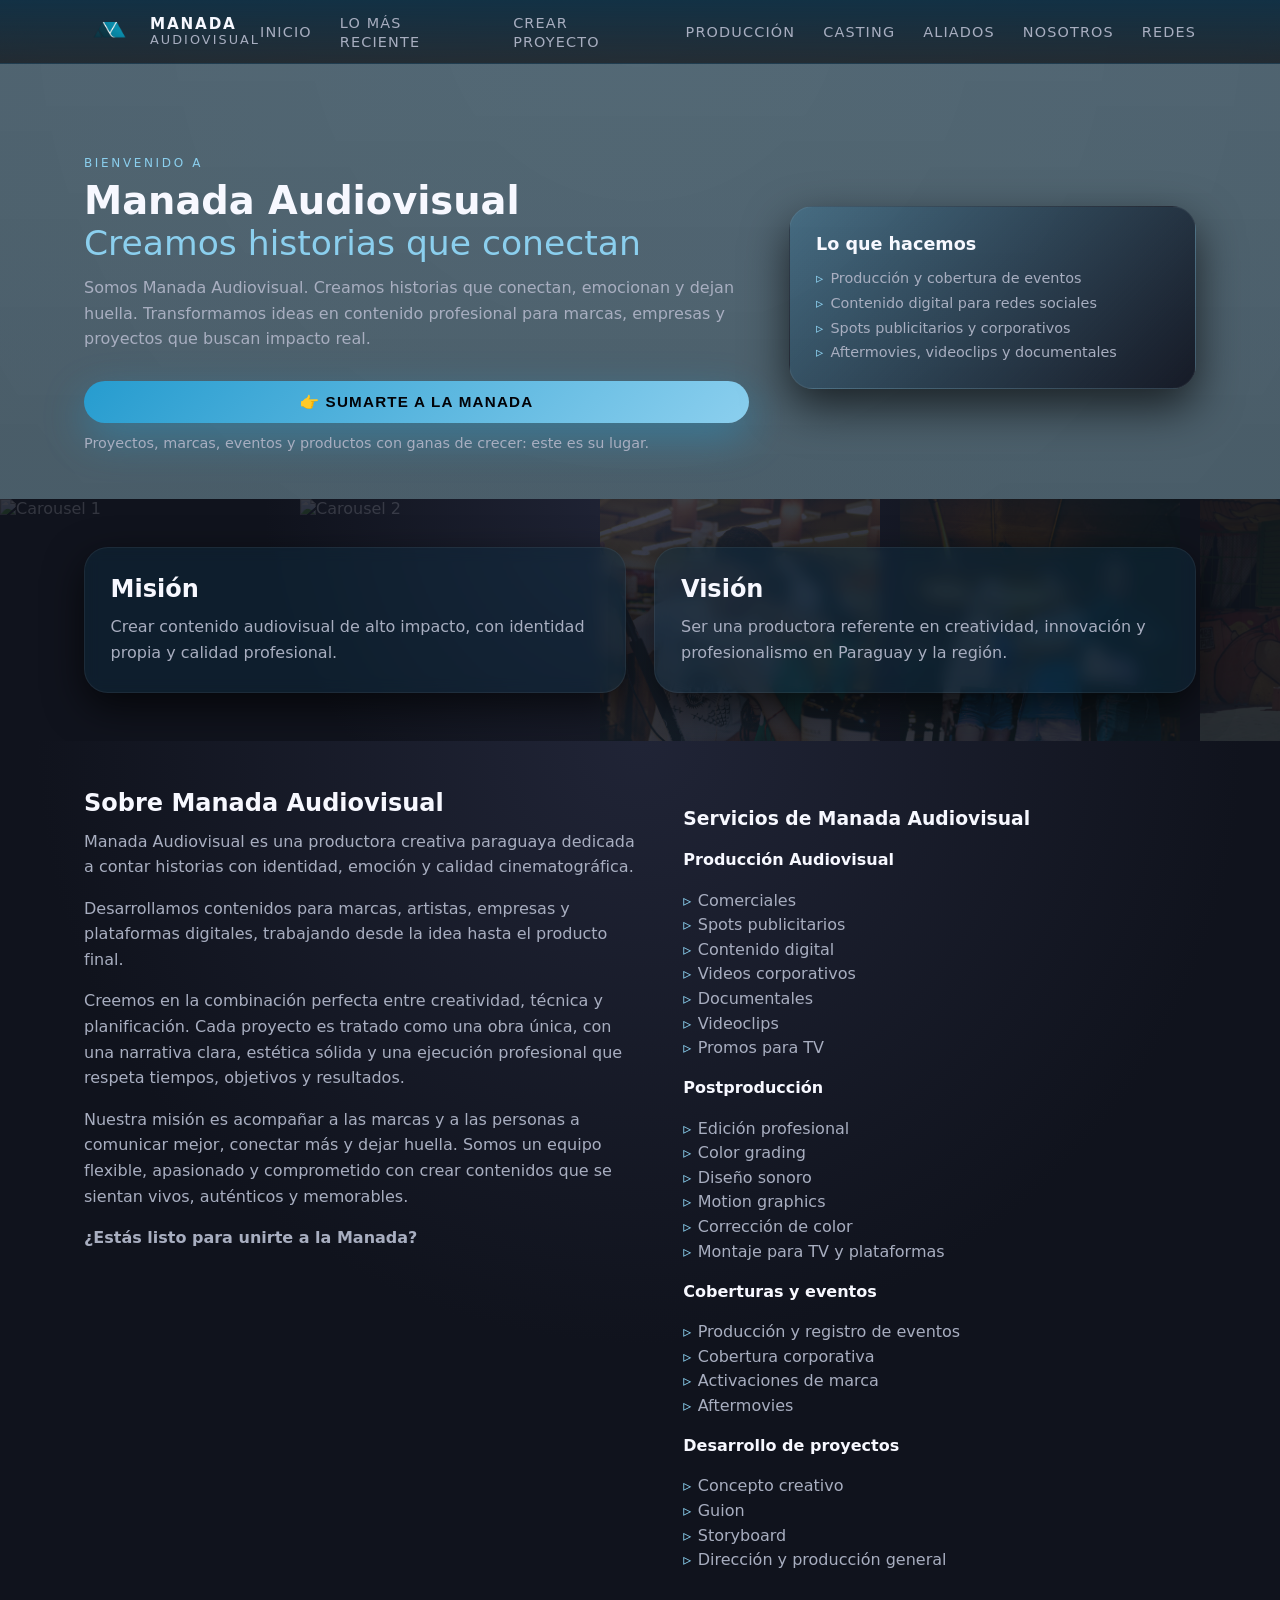
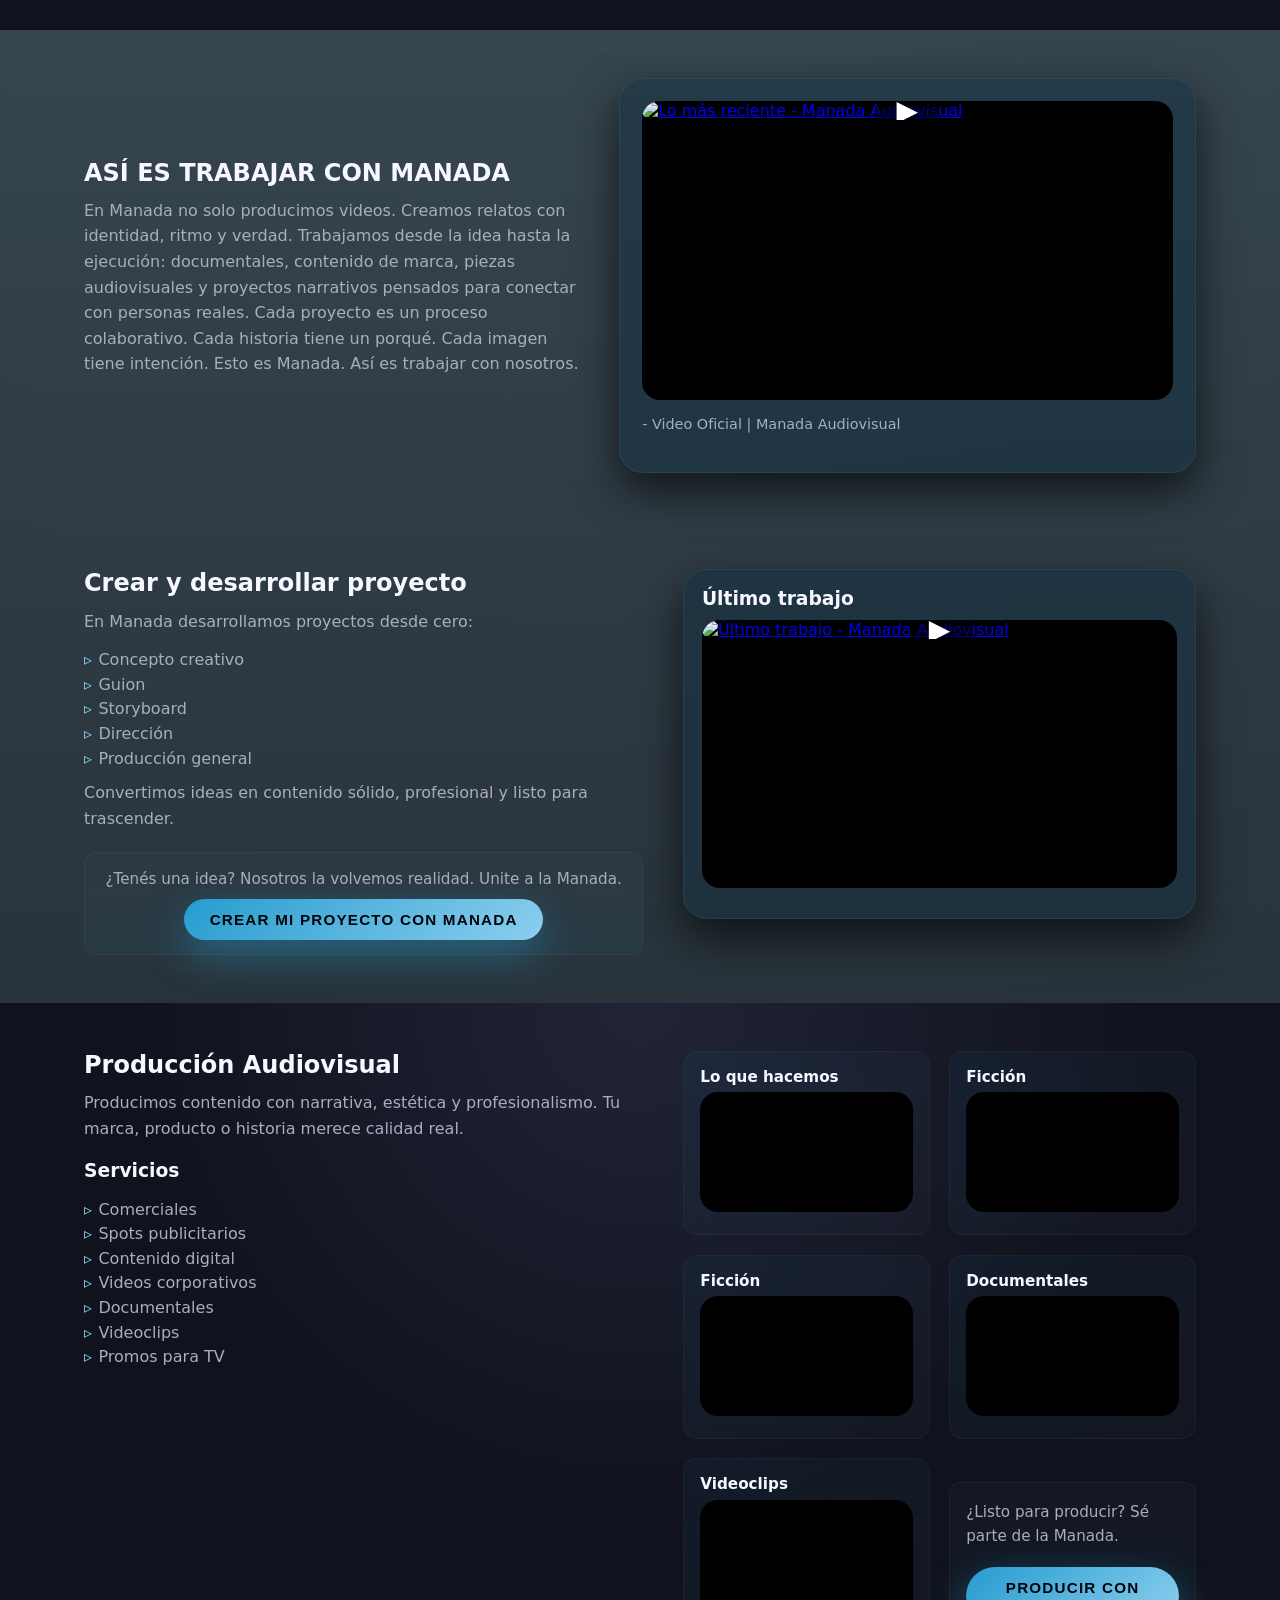
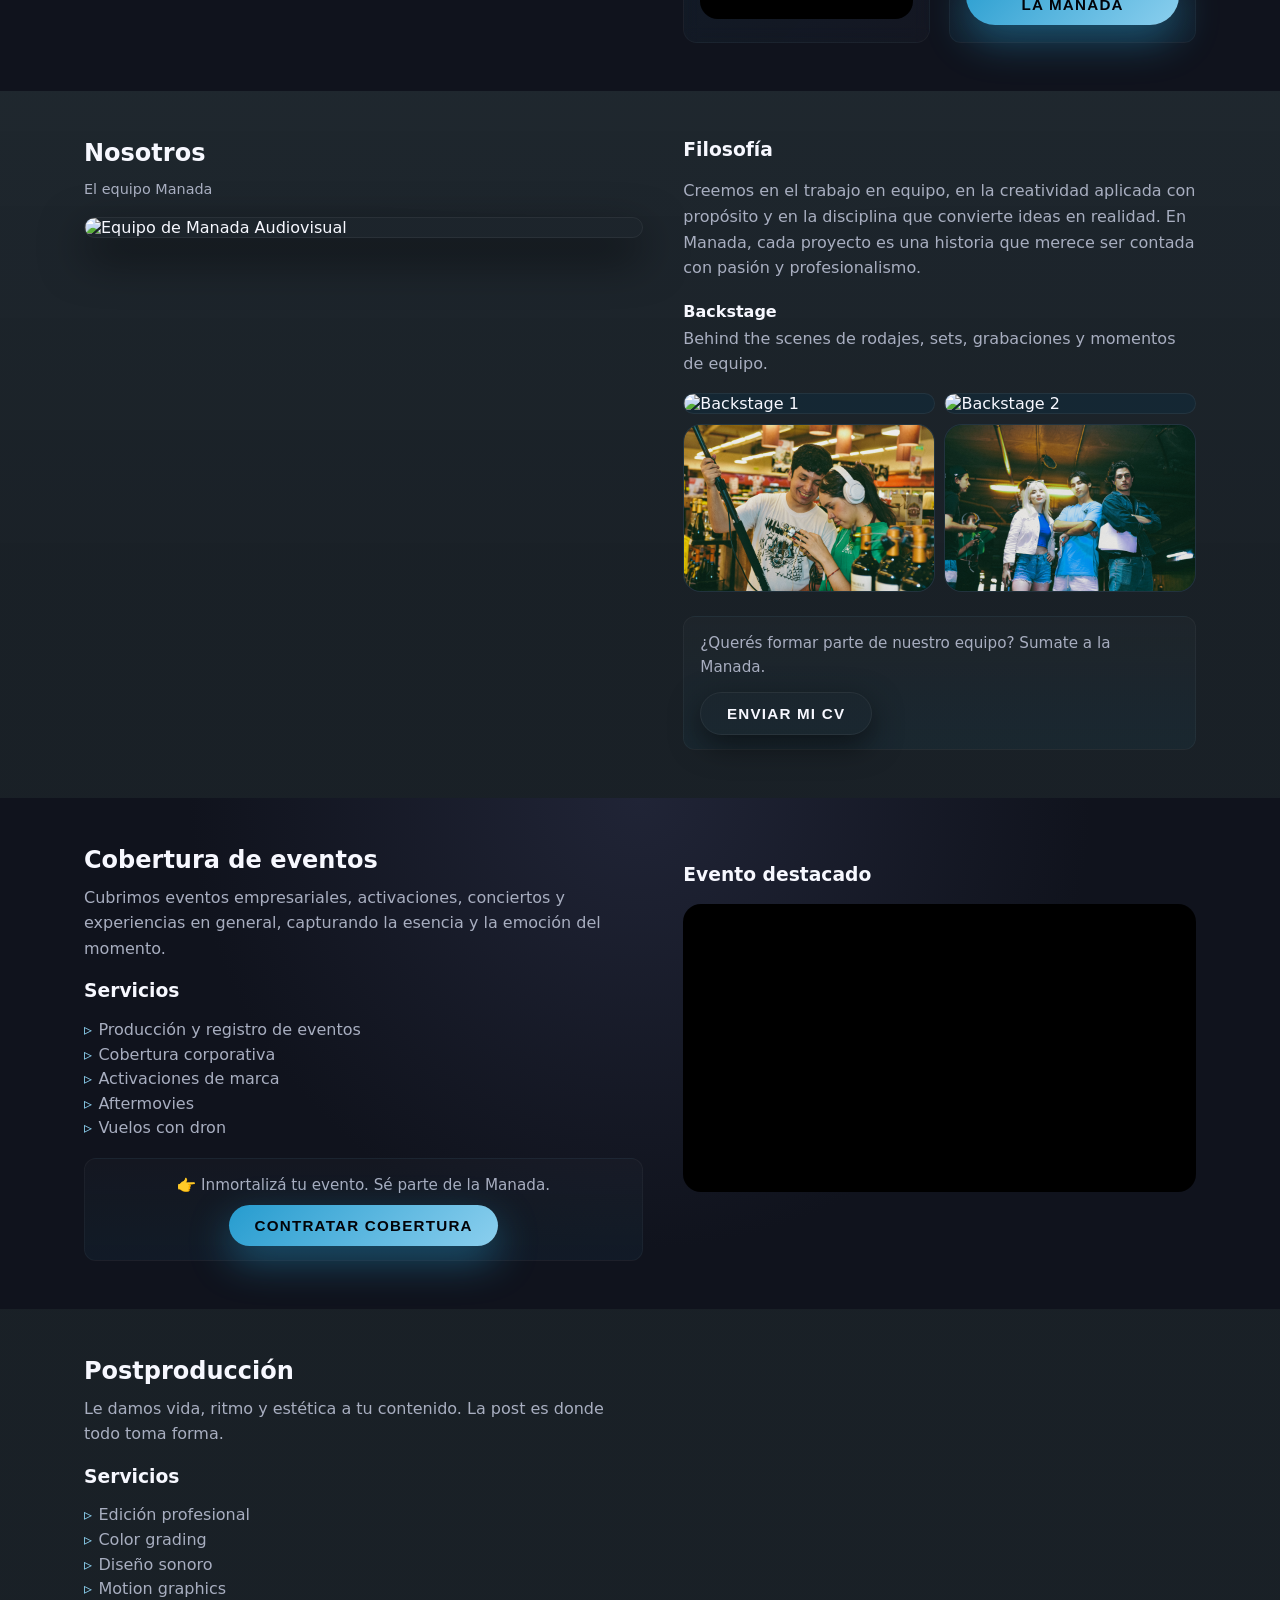
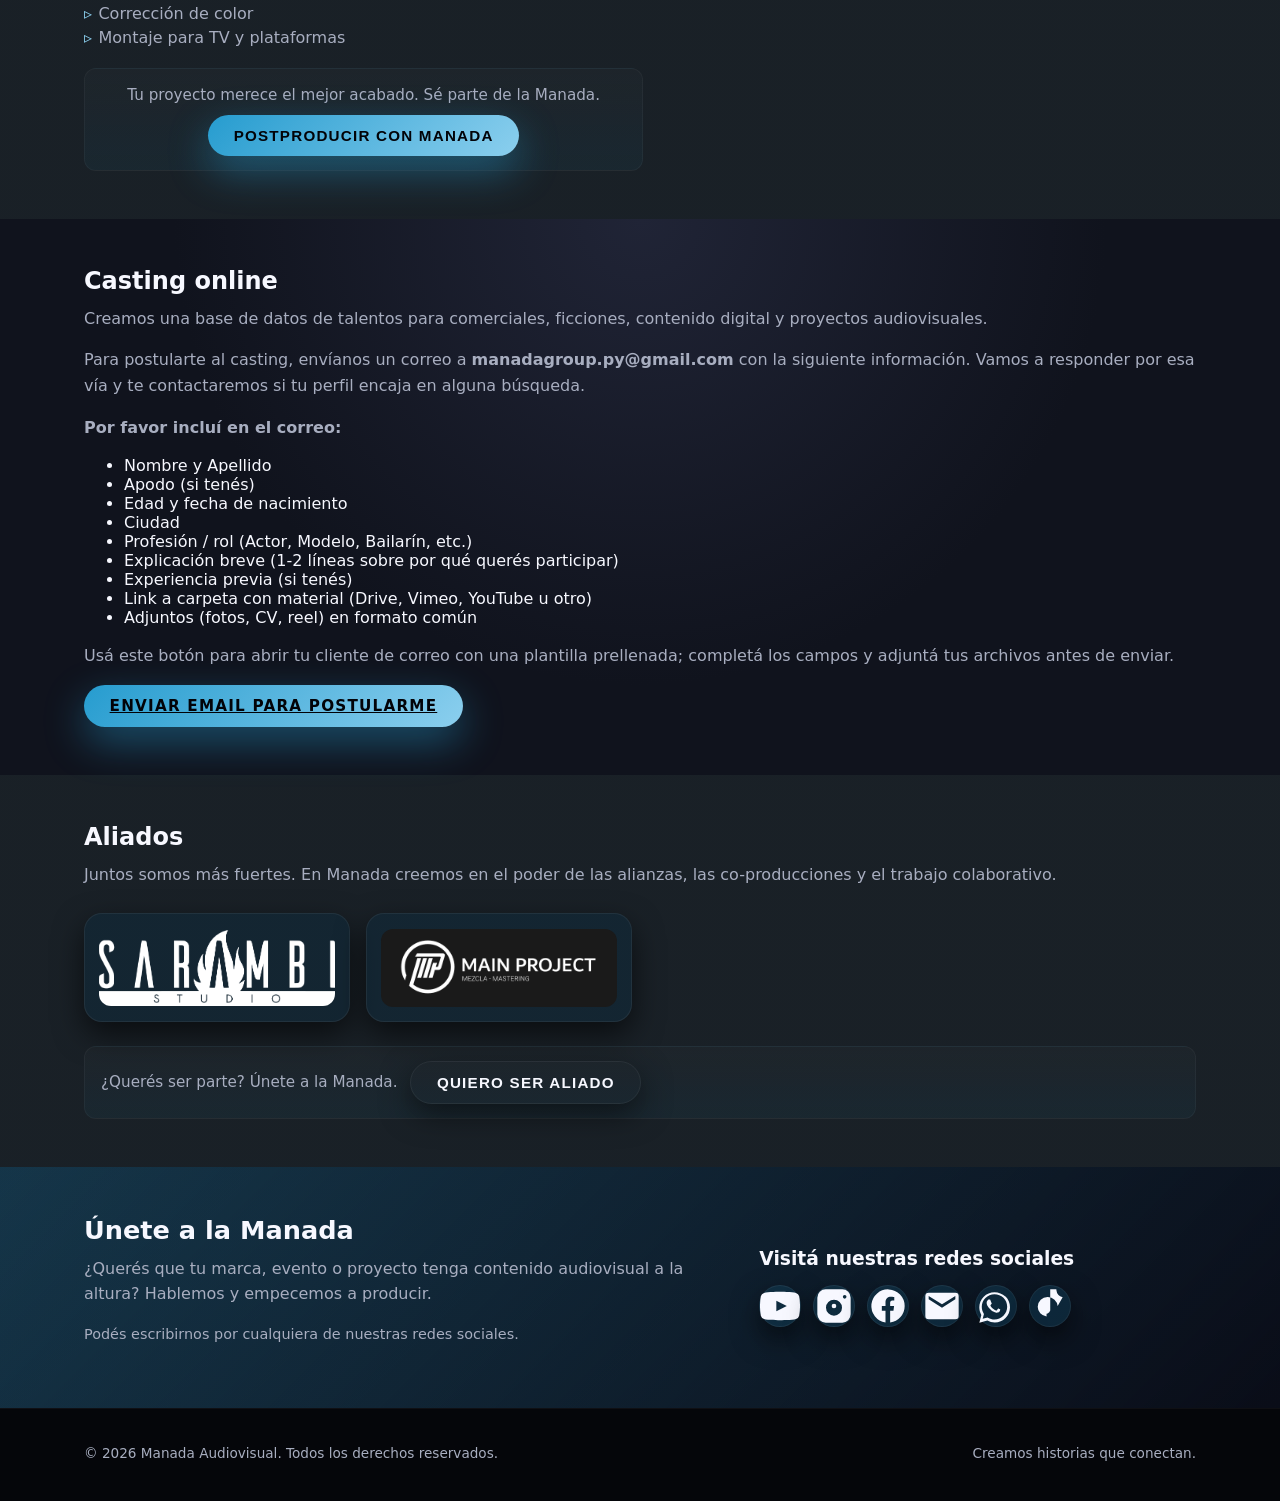
==== index.html @ 10f2f667 "actu" ====
<!DOCTYPE html>
<html lang="es">
<head>
  <meta charset="UTF-8" />
  <meta name="viewport" content="width=device-width, initial-scale=1.0" />
  <title>Manada Audiovisual | Creamos historias</title>

  <meta name="description" content="Manada Audiovisual — producción audiovisual: documentales, comerciales, eventos y postproducción.">
  <meta name="keywords" content="producción audiovisual, documentales, comerciales, eventos, postproducción, Paraguay">
  <meta property="og:title" content="Manada Audiovisual">
  <meta property="og:description" content="Creamos historias que conectan: documentales, comerciales, eventos y más.">
  <meta property="og:type" content="website">
  <meta property="og:image" content="/assets/og-image.jpg">
  <link rel="icon" href="/favicon.ico" type="image/x-icon">
<link rel="shortcut icon" href="/favicon.ico" type="image/x-icon">
<link rel="icon" href="/logo-192.png" sizes="192x192" type="image/png"> <!-- opcional -->
<link rel="apple-touch-icon" href="/logo-192.png"> <!-- opcional para iOS -->

  <link rel="stylesheet" href="styles.css" />

  <!-- Ajustes para botón de comprimir/expandir: solo estilos móviles -->
  <style>
    .section { position: relative; }

    /* Por defecto no afecta layout en escritorio */
    .collapse-btn{ display: none; }

    @media (max-width: 900px) {
      .collapse-btn{
        position: absolute;
        top: 8px;
        right: 8px;
        background: rgba(0,0,0,0.6);
        color: #fff;
        border: none;
        padding: 6px 10px;
        border-radius: 6px;
        font-size: 14px;
        cursor: pointer;
        z-index: 10;
        display: inline-flex;
        align-items: center;
        gap: 6px;
      }

      .section-header{ display:block; }

      .section-body{
        transition: max-height 320ms ease, opacity 300ms ease;
        overflow: hidden;
        max-height: 20000px;
        opacity: 1;
      }

      .section.collapsed .section-body{
        max-height: 0 !important;
        opacity: 0;
        pointer-events: none;
      }
    }
  </style>
</head>
<body>
  <header class="main-header">
    <div class="container nav-container">
      <div class="logo-wrapper">
        <img src="Fotos%20para%20la%20pagina/SOLAMENTE%20LOGO.png" alt="Logo Manada Audiovisual" class="logo-img" loading="lazy" />
        <div class="logo">
          <span class="logo-main">Manada</span>
          <span class="logo-sub">Audiovisual</span>
        </div>
      </div>

      <button class="nav-toggle" aria-label="Abrir menú">
        <span class="nav-toggle-line"></span>
        <span class="nav-toggle-line"></span>
      </button>

      <nav class="main-nav">
        <ul>
          <li><a href="#inicio">Inicio</a></li>
          <li><a href="#lo-mas-reciente">Lo más reciente</a></li>
          <li><a href="#proyecto">Crear proyecto</a></li>
          <li><a href="#produccion">Producción</a></li>
          <li><a href="#casting">Casting</a></li>
          <li><a href="#aliados">Aliados</a></li>
          <li><a href="#nosotros">Nosotros</a></li>
          <li><a href="#redes">Redes</a></li>
        </ul>
      </nav>
    </div>
  </header>

  <main>
    <!-- HERO / INICIO -->
    <section id="inicio" class="hero">
      <div class="container hero-grid">
        <div class="hero-text">
          <p class="hero-kicker">Bienvenido a</p>
          <h1>
            Manada Audiovisual<br />
            <span>Creamos historias que conectan</span>
          </h1>
          <p class="hero-description">
            Somos Manada Audiovisual. Creamos historias que conectan, emocionan
            y dejan huella. Transformamos ideas en contenido profesional para
            marcas, empresas y proyectos que buscan impacto real.
          </p>

          <div class="hero-cta-group">
            <button class="btn-primary" data-scroll-target="#redes">
              👉 Sumarte a la Manada
            </button>
            <p class="hero-note">
              Proyectos, marcas, eventos y productos con ganas de crecer: este es su lugar.
            </p>
          </div>
        </div>

        <div class="hero-card">
          <h2>Lo que hacemos</h2>
          <ul class="services-list">
            <li>Producción y cobertura de eventos</li>
            <li>Contenido digital para redes sociales</li>
            <li>Spots publicitarios y corporativos</li>
            <li>Aftermovies, videoclips y documentales</li>
          </ul>
        </div>
      </div>
    </section>

    <!-- MISIÓN / VISIÓN -->
    <section id="nosotros-mision-vision" class="section section-alt mission-vision-section">
      <div class="mission-vision-carousel">
        <img src="Otras%20Fotos/DSC_4101.jpg" alt="Carousel 1" class="carousel-img" loading="lazy" />
        <img src="Otras%20Fotos/DSC_4105.jpg" alt="Carousel 2" class="carousel-img" loading="lazy" />
        <img src="Otras%20Fotos/DSC_4111.jpg" alt="Carousel 3" class="carousel-img" loading="lazy" />
        <img src="Otras%20Fotos/DSC_4127.jpg" alt="Carousel 4" class="carousel-img" loading="lazy" />
        <img src="Otras%20Fotos/FICCION%20-%20SDB%201.png" alt="Carousel 5" class="carousel-img" loading="lazy" />
        <img src="Otras%20Fotos/DSC_4282.jpg" alt="Carousel 6" class="carousel-img" loading="lazy" />
        <img src="Otras%20Fotos/max4.jpg" alt="Carousel 7" class="carousel-img" loading="lazy" />
        <img src="Otras%20Fotos/Imagen%20de%20WhatsApp%202025-10-12%20a%20las%2023.56.00_cebef793.jpg" alt="Carousel 8" class="carousel-img" loading="lazy" />

        <img src="Otras%20Fotos/DSC_4101.jpg" alt="Carousel 1" class="carousel-img" loading="lazy" />
        <img src="Otras%20Fotos/DSC_4105.jpg" alt="Carousel 2" class="carousel-img" loading="lazy" />
        <img src="Otras%20Fotos/DSC_4111.jpg" alt="Carousel 3" class="carousel-img" loading="lazy" />
        <img src="Otras%20Fotos/DSC_4127.jpg" alt="Carousel 4" class="carousel-img" loading="lazy" />
        <img src="Otras%20Fotos/FICCION%20-%20SDB%201.png" alt="Carousel 5" class="carousel-img" loading="lazy" />
        <img src="Otras%20Fotos/FICCION%20-%20SDB%202.png" alt="Carousel 6" class="carousel-img" loading="lazy" />
        <img src="Otras%20Fotos/DSC_4186.jpg" alt="Carousel 7" class="carousel-img" loading="lazy" />
        <img src="Otras%20Fotos/Imagen%20de%20WhatsApp%202025-10-12%20a%20las%2023.56.00_cebef793.jpg" alt="Carousel 8" class="carousel-img" loading="lazy" />
      </div>
      <div class="container mission-vision-grid">
        <div class="card mission-card">
          <h2>Misión</h2>
          <p>
            Crear contenido audiovisual de alto impacto, con identidad propia
            y calidad profesional.
          </p>
        </div>

        <div class="card vision-card">
          <h2>Visión</h2>
          <p>
            Ser una productora referente en creatividad, innovación y
            profesionalismo en Paraguay y la región.
          </p>
        </div>
      </div>
    </section>

    <!-- SOBRE MANADA AUDIOVISUAL -->
    <section id="sobre-nosotros" class="section section-alt">
      <div class="container two-column stacked-on-mobile">
        <div>
          <h2>Sobre Manada Audiovisual</h2>
          <p>
            Manada Audiovisual es una productora creativa paraguaya dedicada a contar
            historias con identidad, emoción y calidad cinematográfica.
          </p>
          <p>
            Desarrollamos contenidos para marcas, artistas, empresas y plataformas
            digitales, trabajando desde la idea hasta el producto final.
          </p>
          <p>
            Creemos en la combinación perfecta entre creatividad, técnica y planificación.
            Cada proyecto es tratado como una obra única, con una narrativa clara,
            estética sólida y una ejecución profesional que respeta tiempos, objetivos
            y resultados.
          </p>
          <p>
            Nuestra misión es acompañar a las marcas y a las personas a comunicar mejor,
            conectar más y dejar huella. Somos un equipo flexible, apasionado y comprometido
            con crear contenidos que se sientan vivos, auténticos y memorables.
          </p>
          <p><strong>¿Estás listo para unirte a la Manada?</strong></p>
        </div>

        <div>
          <h3>Servicios de Manada Audiovisual</h3>

          <h4>Producción Audiovisual</h4>
          <ul class="bullet-list">
            <li>Comerciales</li>
            <li>Spots publicitarios</li>
            <li>Contenido digital</li>
            <li>Videos corporativos</li>
            <li>Documentales</li>
            <li>Videoclips</li>
            <li>Promos para TV</li>
          </ul>

          <h4>Postproducción</h4>
          <ul class="bullet-list">
            <li>Edición profesional</li>
            <li>Color grading</li>
            <li>Diseño sonoro</li>
            <li>Motion graphics</li>
            <li>Corrección de color</li>
            <li>Montaje para TV y plataformas</li>
          </ul>

          <h4>Coberturas y eventos</h4>
          <ul class="bullet-list">
            <li>Producción y registro de eventos</li>
            <li>Cobertura corporativa</li>
            <li>Activaciones de marca</li>
            <li>Aftermovies</li>
          </ul>

          <h4>Desarrollo de proyectos</h4>
          <ul class="bullet-list">
            <li>Concepto creativo</li>
            <li>Guion</li>
            <li>Storyboard</li>
            <li>Dirección y producción general</li>
          </ul>
        </div>
      </div>
    </section>

    <!-- REPRODUCTOR: LO MÁS RECIENTE -->
    <section id="lo-mas-reciente" class="section">
      <div class="container section-grid">
        <div class="section-text">
          <h2>ASÍ ES TRABAJAR CON MANADA</h2>
          <p>
En Manada no solo producimos videos.

Creamos relatos con identidad, ritmo y verdad.

Trabajamos desde la idea hasta la ejecución: documentales, contenido de marca, piezas audiovisuales y proyectos narrativos pensados para conectar con personas reales.

Cada proyecto es un proceso colaborativo.

Cada historia tiene un porqué.

Cada imagen tiene intención.

Esto es Manada.
Así es trabajar con nosotros.
          </p>
          <p class="section-hint">

          </p>
        </div>

        <div class="video-card">
          <div class="video-wrapper">
            <a class="video-thumb" href="https://youtu.be/tMDzT0zSssM" target="_blank" rel="noopener noreferrer">
              <img src="Otras%20Fotos/solos%202%20afiche%20oficial.jpg" alt="Lo más reciente - Manada Audiovisual" loading="lazy" />
            </a>
          </div>

          <p class="video-caption">
          - Video Oficial | Manada Audiovisual
          </p>
        </div>
      </div>
    </section>

    <!-- CREAR Y DESARROLLAR PROYECTO -->
    <section id="proyecto" class="section">
      <div class="container two-column">
        <div>
          <h2>Crear y desarrollar proyecto</h2>
          <p>
            En Manada desarrollamos proyectos desde cero:
          </p>
          <ul class="bullet-list">
            <li>Concepto creativo</li>
            <li>Guion</li>
            <li>Storyboard</li>
            <li>Dirección</li>
            <li>Producción general</li>
          </ul>
          <p>
            Convertimos ideas en contenido sólido, profesional y listo para trascender.
          </p>

          <div class="cta-stack">
            <p class="cta-text">
              ¿Tenés una idea? Nosotros la volvemos realidad. Unite a la Manada.
            </p>
            <button class="btn-primary" data-scroll-target="#redes">
              Crear mi proyecto con Manada
            </button>
          </div>
        </div>

        <div class="video-pair">
          <div class="video-card compact">
            <h3>Último trabajo</h3>
            <div class="video-wrapper">
              <a class="video-thumb" href="https://youtu.be/tMDzT0zSssM" target="_blank" rel="noopener noreferrer">
                <img src="Otras%20Fotos/solos%202%20afiche%20oficial.jpg" alt="Último trabajo - Manada Audiovisual" loading="lazy" />
              </a>
            </div>
          </div>
        </div>
      </div>
    </section>

    <!-- PRODUCCIÓN AUDIOVISUAL -->
    <section id="produccion" class="section section-alt">
      <div class="container">
        <div class="two-column">
          <div>
            <h2>Producción Audiovisual</h2>
            <p>
              Producimos contenido con narrativa, estética y profesionalismo.
              Tu marca, producto o historia merece calidad real.
            </p>
            <h3>Servicios</h3>
            <ul class="bullet-list">
              <li>Comerciales</li>
              <li>Spots publicitarios</li>
              <li>Contenido digital</li>
              <li>Videos corporativos</li>
              <li>Documentales</li>
              <li>Videoclips</li>
              <li>Promos para TV</li>
            </ul>
          </div>

          <div class="prod-videos-grid">
            <div class="mini-player">
              <h4>Lo que hacemos</h4>
              <div class="video-wrapper mini">
                <iframe
                  src="https://www.youtube.com/embed/a7eCqMRzl7Q"
                  title="Eventos - Manada Audiovisual"
                  allow="accelerometer; autoplay; clipboard-write; encrypted-media; gyroscope; picture-in-picture"
                  allowfullscreen
                ></iframe>
              </div>
            </div>

            <div class="mini-player">
              <h4>Ficción</h4>
              <div class="video-wrapper mini">
                <iframe
                  src="https://www.youtube.com/embed/Iuz6DQv1Sy8"
                  title="Comerciales - Manada Audiovisual"
                  allow="accelerometer; autoplay; clipboard-write; encrypted-media; gyroscope; picture-in-picture"
                  allowfullscreen
                ></iframe>
              </div>
            </div>

            <div class="mini-player">
              <h4>Ficción</h4>
              <div class="video-wrapper mini">
                <iframe
                  src="https://www.youtube.com/embed/tMDzT0zSssM"
                  title="Contenido Digital - Manada Audiovisual"
                  allow="accelerometer; autoplay; clipboard-write; encrypted-media; gyroscope; picture-in-picture"
                  allowfullscreen
                ></iframe>
              </div>
            </div>

            <div class="mini-player">
              <h4>Documentales</h4>
              <div class="video-wrapper mini">
                <iframe
                  src="https://www.youtube.com/embed/gMS_XDbb-78"
                  title="Documentales - Manada Audiovisual"
                  allow="accelerometer; autoplay; clipboard-write; encrypted-media; gyroscope; picture-in-picture"
                  allowfullscreen
                ></iframe>
              </div>
            </div>
                        
            <div class="mini-player">
              <h4>Videoclips</h4>
              <div class="video-wrapper mini">
                <iframe
                  src="https://www.youtube.com/embed/tMDzT0zSssM"
                  title="Clips Musicales - Manada Audiovisual"
                  allow="accelerometer; autoplay; clipboard-write; encrypted-media; gyroscope; picture-in-picture"
                  allowfullscreen
                ></iframe>
              </div>
            </div>

            <div class="cta-row">
              <p class="cta-text">¿Listo para producir? Sé parte de la Manada.</p>
              <button class="btn-primary" data-scroll-target="#redes">
                Producir con la Manada
              </button>
            </div>
          </div> <!-- .prod-videos-grid -->
        </div> <!-- .two-column -->
      </div> <!-- .container -->
    </section>

    <!-- NOSOTROS (EQUIPO, FILOSOFÍA, BACKSTAGE) -->
    <section id="nosotros" class="section">
      <div class="container">
        <div class="two-column stacked-on-mobile">
          <div class="team-block">
            <h2>Nosotros</h2>
            <p class="team-label">El equipo Manada</p>
            <div class="team-photo">
              <!-- Reemplazar por foto real del team -->
              <img
                src="Otras%20Fotos/max4.jpg"
                alt="Equipo de Manada Audiovisual"
                loading="lazy"
              />
            </div>
          </div>

          <div class="filosofia-block">
            <h3>Filosofía</h3>
            <p>
              Creemos en el trabajo en equipo, en la creatividad aplicada con propósito
              y en la disciplina que convierte ideas en realidad. En Manada, cada
              proyecto es una historia que merece ser contada con pasión y profesionalismo.
            </p>

            <div class="backstage-block">
              <h4>Backstage</h4>
              <p>
                Behind the scenes de rodajes, sets, grabaciones y momentos de equipo.
              </p>
              <div class="backstage-grid">
                <!-- Reemplazar por fotos reales -->
                <div class="backstage-item">
                  <img src="Otras%20Fotos/DSC_4101.jpg" alt="Backstage 1" loading="lazy" />
                </div>
                <div class="backstage-item">
                  <img src="Otras%20Fotos/DSC_4105.jpg" alt="Backstage 2" loading="lazy" />
                </div>
                <div class="backstage-item">
                  <img src="Otras%20Fotos/DSC_4111.jpg" alt="Backstage 3" loading="lazy" />
                </div>
                <div class="backstage-item">
                  <img src="Otras%20Fotos/DSC_4127.jpg" alt="Backstage 4" loading="lazy" />
                </div>
              </div>
            </div>

            <div class="cta-row">
              <p class="cta-text">
                ¿Querés formar parte de nuestro equipo? Sumate a la Manada.
              </p>
              <button class="btn-secondary" data-scroll-target="#casting">
                Enviar mi CV
              </button>
            </div>
          </div>
        </div>
      </div>
    </section>

    <!-- COBERTURA DE EVENTOS -->
    <section id="eventos" class="section section-alt">
      <div class="container two-column">
        <div>
          <h2>Cobertura de eventos</h2>
          <p>
            Cubrimos eventos empresariales, activaciones, conciertos y experiencias
            en general, capturando la esencia y la emoción del momento.
          </p>
          <h3>Servicios</h3>
          <ul class="bullet-list">
            <li>Producción y registro de eventos</li>
            <li>Cobertura corporativa</li>
            <li>Activaciones de marca</li>
            <li>Aftermovies</li>
            <li>Vuelos con dron</li>
          </ul>

          <div class="cta-stack">
            <p class="cta-text">
              👉 Inmortalizá tu evento. Sé parte de la Manada.
            </p>
            <button class="btn-primary" data-scroll-target="#redes">
              Contratar cobertura
            </button>
          </div>
        </div>

        <div>
          <h3>Evento destacado</h3>
          <div class="video-wrapper">
            <iframe
              src="https://www.youtube.com/embed/a7eCqMRzl7Q"
              title="Evento - Manada Audiovisual"
              allow="accelerometer; autoplay; clipboard-write; encrypted-media; gyroscope; picture-in-picture"
              allowfullscreen
            ></iframe>
          </div>
        </div>
      </div>
    </section>

    <!-- POSTPRODUCCIÓN -->
    <section id="postproduccion" class="section">
      <div class="container two-column">
        <div>
          <h2>Postproducción</h2>
          <p>
            Le damos vida, ritmo y estética a tu contenido. La post es donde todo toma forma.
          </p>
          <h3>Servicios</h3>
          <ul class="bullet-list">
            <li>Edición profesional</li>
            <li>Color grading</li>
            <li>Diseño sonoro</li>
            <li>Motion graphics</li>
            <li>Corrección de color</li>
            <li>Montaje para TV y plataformas</li>
          </ul>

          <div class="cta-stack">
            <p class="cta-text">
              Tu proyecto merece el mejor acabado. Sé parte de la Manada.
            </p>
            <button class="btn-primary" data-scroll-target="#redes">
              Postproducir con Manada
            </button>
          </div>
        </div>
      </div>
    </section>

    <!-- CASTING ONLINE -->
    <section id="casting" class="section section-alt">
      <div class="container">
        <h2>Casting online</h2>
        <p>
          Creamos una base de datos de talentos para comerciales, ficciones,
          contenido digital y proyectos audiovisuales.
        </p>

        <div class="casting-contact">
          <p>
            Para postularte al casting, envíanos un correo a <strong>manadagroup.py@gmail.com</strong> con la siguiente información. Vamos a responder por esa vía y te contactaremos si tu perfil encaja en alguna búsqueda.
          </p>

          <p><strong>Por favor incluí en el correo:</strong></p>
          <ul>
            <li>Nombre y Apellido</li>
            <li>Apodo (si tenés)</li>
            <li>Edad y fecha de nacimiento</li>
            <li>Ciudad</li>
            <li>Profesión / rol (Actor, Modelo, Bailarín, etc.)</li>
            <li>Explicación breve (1-2 líneas sobre por qué querés participar)</li>
            <li>Experiencia previa (si tenés)</li>
            <li>Link a carpeta con material (Drive, Vimeo, YouTube u otro)</li>
            <li>Adjuntos (fotos, CV, reel) en formato común</li>
          </ul>

          <p>
            Usá este botón para abrir tu cliente de correo con una plantilla prellenada; completá los campos y adjuntá tus archivos antes de enviar.
          </p>

          <a class="btn-primary" href="mailto:manadagroup.py@gmail.com?subject=Postulaci%C3%B3n%20Casting%20-%20Manada&body=Hola%20Manada%2C%0A%0AMe%20postulo%20al%20casting.%20Adjunto%20mi%20informaci%C3%B3n%3A%0A%0ANombre%20y%20apellido%3A%0AApodo%3A%0AEdad%20y%20fecha%20de%20nacimiento%3A%0ACiudad%3A%0AProfesión%20%2F%20rol%3A%0AExplicaci%C3%B3n%20breve%3A%0AExperiencia%20previa%3A%0ALink%20a%20carpeta%20(Drive%2C%20YouTube%2C%20Vimeo)%3A%0A%0ASaludos%2C%0A" title="Enviar email a manadagroup.py@gmail.com">Enviar email para postularme</a>
        </div>
      </div>
    </section>

    <!-- ALIADOS -->
    <section id="aliados" class="section">
      <div class="container">
        <h2>Aliados</h2>
        <p>
          Juntos somos más fuertes. En Manada creemos en el poder de las alianzas,
          las co-producciones y el trabajo colaborativo.
        </p>

        <div class="aliados-grid">
            <a href="https://www.instagram.com/sarambi.studio/" class="aliado-card" target="_blank" rel="noopener noreferrer" aria-label="Sarambi Studio">
              <img src="Aliados%20%20Manada/sarambi[1].png" alt="Logotipo Sarambi Studio — aliado de Manada Audiovisual" class="aliado-img" loading="lazy" />
            </a>

            <a href="https://www.instagram.com/main_project_py" class="aliado-card" target="_blank" rel="noopener noreferrer" aria-label="Main Project">
              <img src="Aliados%20%20Manada/Logotipo%20Main%20Project.png" alt="Logotipo Main Project — aliado de Manada Audiovisual" class="aliado-img" loading="lazy" />
            </a>
        </div>

        <div class="cta-row">
          <p class="cta-text">
            ¿Querés ser parte? Únete a la Manada.
          </p>
          <button class="btn-secondary" data-scroll-target="#redes">
            Quiero ser aliado
          </button>
        </div>
      </div>
    </section>

    
    <!-- CTA + REDES SOCIALES -->
    <section id="redes" class="section section-cta">
      <div class="container cta-grid">
        <div>
          <h2>Únete a la Manada</h2>
          <p>
            ¿Querés que tu marca, evento o proyecto tenga contenido audiovisual
            a la altura? Hablemos y empecemos a producir.
          </p>
          <p class="cta-note">
            Podés escribirnos por cualquiera de nuestras redes sociales.
          </p>
        </div>

        <div class="social-block">
          <h3>Visitá nuestras redes sociales</h3>
          <div class="social-icons">
            <a
              href="https://youtube.com/@manadaaudiovisual"
              class="social-icon social-youtube"
              target="_blank"
              rel="noopener noreferrer"
              aria-label="YouTube Manada Audiovisual"
            >
              <svg class="icon" viewBox="0 0 24 24" role="img" aria-hidden="true" focusable="false" xmlns="http://www.w3.org/2000/svg">
                <path fill="currentColor" d="M23.5 6.2a2.8 2.8 0 0 0-1.96-2C19.6 3.5 12 3.5 12 3.5s-7.6 0-9.54.7A2.8 2.8 0 0 0 .5 6.2 29.4 29.4 0 0 0 0 12a29.4 29.4 0 0 0 .5 5.8 2.8 2.8 0 0 0 1.96 2c1.94.7 9.54.7 9.54.7s7.6 0 9.54-.7a2.8 2.8 0 0 0 1.96-2A29.4 29.4 0 0 0 24 12a29.4 29.4 0 0 0-.5-5.8zM9.8 15.1V8.9l6.3 3.1-6.3 3.1z"/>
              </svg>
            </a>

            <a
              href="https://www.instagram.com/manadapy"
              class="social-icon social-instagram"
              target="_blank"
              rel="noopener noreferrer"
              aria-label="Instagram ManadaPy"
            >
              <svg class="icon" viewBox="0 0 24 24" role="img" aria-hidden="true" focusable="false" xmlns="http://www.w3.org/2000/svg">
                <path fill="currentColor" d="M7 2h10a5 5 0 0 1 5 5v10a5 5 0 0 1-5 5H7a5 5 0 0 1-5-5V7a5 5 0 0 1 5-5zm5 6.2A4.8 4.8 0 1 0 16.8 13 4.8 4.8 0 0 0 12 8.2zm6.4-2.8a1.1 1.1 0 1 0 1.1 1.1 1.1 1.1 0 0 0-1.1-1.1zM12 10.6A1.4 1.4 0 1 1 10.6 12 1.4 1.4 0 0 1 12 10.6z"/>
              </svg>
            </a>

            <a
              href="https://www.facebook.com/share/17hV52GTpF/?mibextid=wwXIfr"
              class="social-icon social-facebook"
              target="_blank"
              rel="noopener noreferrer"
              aria-label="Facebook Manada Audiovisual"
            >
              <svg class="icon" viewBox="0 0 24 24" role="img" aria-hidden="true" focusable="false" xmlns="http://www.w3.org/2000/svg">
                <path fill="currentColor" d="M22 12a10 10 0 1 0-11.5 9.9v-7h-2.2V12h2.2V9.8c0-2.2 1.3-3.4 3.3-3.4.96 0 1.96.17 1.96.17v2.1h-1.08c-1.06 0-1.39.66-1.39 1.34V12h2.36l-.38 2.9h-1.98v7A10 10 0 0 0 22 12z"/>
              </svg>
            </a>
            
            <a
              href="mailto:manadagroup.py@gmail.com"
              class="social-icon social-mail"
              aria-label="Email Manada"
              title="Escribinos: manadagroup.py@gmail.com"
            >
              <svg class="icon" viewBox="0 0 24 24" role="img" aria-hidden="true" focusable="false" xmlns="http://www.w3.org/2000/svg">
                <path fill="currentColor" d="M20 4H4a2 2 0 0 0-2 2v12a2 2 0 0 0 2 2h16a2 2 0 0 0 2-2V6a2 2 0 0 0-2-2zm0 4l-8 5-8-5V6l8 5 8-5v2z"/>
              </svg>
            </a>

            <a
              href="https://wa.me/595972500027"
              class="social-icon social-whatsapp"
              target="_blank"
              rel="noopener noreferrer"
              aria-label="WhatsApp Manada"
              title="WhatsApp: +595 0972500027"
            >
              <svg class="icon" viewBox="0 0 24 24" role="img" aria-hidden="true" focusable="false" xmlns="http://www.w3.org/2000/svg">
                <path fill="currentColor" d="M17.6 6.32c-1.7-1.7-4.03-2.64-6.48-2.64-5.04 0-9.14 4.1-9.14 9.14 0 1.61.42 3.16 1.21 4.55L2 22l4.82-1.26c1.33.78 2.85 1.19 4.44 1.19h.01c5.04 0 9.14-4.1 9.14-9.14 0-2.44-.94-4.75-2.65-6.48zm-6.48 13.78c-1.39 0-2.74-.36-3.93-1.05l-.28-.17-2.9.76.77-2.87-.18-.28c-.74-1.21-1.13-2.59-1.13-3.98 0-4.2 3.42-7.62 7.62-7.62 2.03 0 3.94.79 5.38 2.23 1.44 1.44 2.23 3.35 2.23 5.39 0 4.2-3.42 7.62-7.62 7.62zm4.17-5.74c-.23-.11-1.35-.67-1.56-.75-.21-.08-.36-.11-.51.11-.15.23-.59.75-.73.91-.13.15-.27.17-.5.06-.23-.11-1.02-.38-1.94-1.2-.72-.64-1.2-1.43-1.34-1.66-.13-.23-.01-.35.1-.47.1-.1.23-.27.35-.4.11-.13.15-.23.23-.38.08-.15.04-.28-.02-.4-.06-.11-.51-1.23-.7-1.69-.18-.41-.37-.36-.51-.36-.13 0-.28-.01-.43-.01-.15 0-.39.06-.59.28-.20.23-.76.74-.76 1.81s.78 2.1.88 2.24c.10.15 1.4 2.14 3.4 3 .47.2.84.32 1.13.41.47.15.9.13 1.24.08.38-.06 1.17-.48 1.33-.94.16-.46.16-.85.11-.94-.05-.08-.2-.13-.42-.23z"/>
              </svg>
            </a>

            <a
              href="https://www.tiktok.com/@manadapy"
              class="social-icon social-tiktok"
              target="_blank"
              rel="noopener noreferrer"
              aria-label="TikTok ManadaPy"
              title="TikTok: @manadapy"
            >
              <svg class="icon" viewBox="0 0 24 24" role="img" aria-hidden="true" focusable="false" xmlns="http://www.w3.org/2000/svg">
                <path fill="currentColor" d="M19.59 6.69a4.83 4.83 0 0 1-3.77-4.25V2h-3.68v12.7a2.85 2.85 0 1 1-5.18-2.3 2.8 2.8 0 0 1 2.97 2.82v3.02a5.78 5.78 0 0 1-5.3-5.74 5.88 5.88 0 0 1 6.05-5.83 5.87 5.87 0 0 1 5.91 5.38z"/>
              </svg>
            </a>
          </div>
        </div>
      </div>
    </section>
  </main>

  <footer class="main-footer">
    <div class="container footer-content">
      <p>© <span id="year"></span> Manada Audiovisual. Todos los derechos reservados.</p>
      <p class="footer-tagline">Creamos historias que conectan.</p>
    </div>
  </footer>


  <script>
    // Actualiza el año en el footer
    document.getElementById('year').textContent = new Date().getFullYear();
  </script>

  <!-- Script: comprimir/expandir secciones (solo móvil) -->
  <script>
  (function(){
    const mq = window.matchMedia('(max-width:900px)');
    let active = false;

    function setup(){
      document.querySelectorAll('main section').forEach(sec=>{
        if(sec.dataset.collapseInit) return;
        const heading = sec.querySelector('h1,h2,h3,h4');
        if(!heading) return;

        // crear botón (visible solo por CSS en móvil)
        const btn = document.createElement('button');
        btn.className = 'collapse-btn';
        btn.type = 'button';
        btn.setAttribute('aria-expanded','true');
        btn.title = 'Comprimir/Expandir sección';
        btn.textContent = 'Comprimir';

        btn.addEventListener('click', ()=>{
          const isCollapsed = sec.classList.toggle('collapsed');
          btn.setAttribute('aria-expanded', String(!isCollapsed));
          btn.textContent = isCollapsed ? 'Mostrar' : 'Comprimir';

          if(isCollapsed){
            // calcular altura visible hasta el pie del heading (relative al section)
            const secRect = sec.getBoundingClientRect();
            const headRect = heading.getBoundingClientRect();
            const visible = Math.max( (headRect.bottom - secRect.top) + 8, 40 );
            sec.style.maxHeight = visible + 'px';
            sec.style.overflow = 'hidden';
            heading.scrollIntoView({behavior:'smooth', block:'nearest'});
          } else {
            // restaurar
            sec.style.maxHeight = '';
            sec.style.overflow = '';
            setTimeout(()=> heading.scrollIntoView({behavior:'smooth', block:'start'}), 120);
          }
        });

        sec.appendChild(btn);
        sec.dataset.collapseInit = '1';
      });
    }

    function teardown(){
      document.querySelectorAll('main section').forEach(sec=>{
        if(!sec.dataset.collapseInit) return;
        sec.classList.remove('collapsed');
        sec.style.maxHeight = '';
        sec.style.overflow = '';
        const btn = sec.querySelector('.collapse-btn');
        if(btn) btn.remove();
        delete sec.dataset.collapseInit;
      });
    }

    function handleChange(e){
      if(e.matches) { setup(); active = true; }
      else if(active) { teardown(); active = false; }
    }

    if(mq.addEventListener) mq.addEventListener('change', handleChange);
    else if(mq.addListener) mq.addListener(handleChange);

    if(mq.matches) setup();
  })();
  </script>
  <!-- JSON-LD básico para SEO -->
  <script type="application/ld+json">
  {
    "@context": "https://schema.org",
    "@type": "Organization",
    "name": "Manada Audiovisual",
    "url": "https://manadaaudiovisual.com",
    "logo": "https://manadaaudiovisual.com/Fotos%20para%20la%20pagina/SOLAMENTE%20LOGO.png",
    "description": "Producción audiovisual: documentales, comerciales, eventos y postproducción en Paraguay",
    "sameAs": [
      "https://www.instagram.com/manadapy",
      "https://youtube.com/@manadaaudiovisual",
      "https://www.facebook.com/share/17hV52GTpF/?mibextid=wwXIfr",
      "https://www.tiktok.com/@manadapy"
    ],
    "contactPoint": {
      "@type": "ContactPoint",
      "contactType": "Customer Service",
      "email": "manadagroup.py@gmail.com",
      "telephone": "+595 0972500027"
    },
    "address": {
      "@type": "PostalAddress",
      "addressCountry": "PY"
    }
  }
  </script>

  <!-- JSON-LD: Organización + LocalBusiness -->
  <script type="application/ld+json">
  {
    "@context": "https://schema.org",
    "@type": "LocalBusiness",
    "name": "Manada Audiovisual",
    "url": "https://manadaaudiovisual.com",
    "logo": "https://manadaaudiovisual.com/Fotos%20para%20la%20pagina/SOLAMENTE%20LOGO.png",
    "image": "https://manadaaudiovisual.com/Fotos%20para%20la%20pagina/SOLAMENTE%20LOGO.png",
    "description": "Producción audiovisual profesional: documentales, comerciales, eventos y postproducción en Paraguay",
    "address": {
      "@type": "PostalAddress",
      "addressCountry": "PY",
      "addressLocality": "Paraguay"
    },
    "areaServed": ["PY", "AR", "BR", "UY"],
    "contactPoint": {
      "@type": "ContactPoint",
      "contactType": "Customer Service",
      "email": "manadagroup.py@gmail.com",
      "telephone": "+595-972-500027"
    },
    "sameAs": [
      "https://www.instagram.com/manadapy",
      "https://youtube.com/@manadaaudiovisual",
      "https://www.facebook.com/share/17hV52GTpF/?mibextid=wwXIfr",
      "https://www.tiktok.com/@manadapy"
    ],
    "priceRange": "$$$"
  }
  </script>

  <!-- JSON-LD: Videos -->
  <script type="application/ld+json">
  {
    "@context": "https://schema.org",
    "@type": "VideoObject",
    "name": "Manada Audiovisual - Así es trabajar con nosotros",
    "description": "Video oficial de Manada Audiovisual - Producción audiovisual profesional",
    "thumbnailUrl": "https://manadaaudiovisual.com/Otras%20Fotos/solos%202%20afiche%20oficial.jpg",
    "uploadDate": "2025-12-22",
    "duration": "PT5M",
    "url": "https://youtu.be/tMDzT0zSssM"
  }
  </script>

  <script src="script.js"></script>
</body>
</html>
---- styles.css ----
/* ================================
   VARIABLES Y BASE
=================================== */

:root {
  /* Paleta curious-blue */
  --curious-blue-50:  #f2f9fd;
  --curious-blue-100: #e3f1fb;
  --curious-blue-200: #c1e4f6;
  --curious-blue-300: #8bcfee;
  --curious-blue-400: #4db6e3;
  --curious-blue-500: #269ccf;
  --curious-blue-600: #187eb1;
  --curious-blue-700: #15658f;
  --curious-blue-800: #155677;
  --curious-blue-900: #174863;
  --curious-blue-950: #0f2e42;

  /* variantes semitransparentes para fondos difuminados */
  --curious-blue-950-95: rgba(15,46,66,0.95);
  --curious-blue-950-70: rgba(15,46,66,0.7);
  --curious-blue-900-60: rgba(23,72,99,0.6);
  --curious-blue-800-30: rgba(21,86,119,0.28);
  --curious-blue-500-06: rgba(38,156,207,0.06);

  /* Colores semánticos (mapeados a curious-blue) */
  --color-bg: var(--curious-blue-950);
  --color-bg-rgba: var(--curious-blue-950-95);
  --color-surface: rgba(15,46,66,0.45);
  --color-surface-alt: var(--curious-blue-800-30);
  --color-primary: var(--curious-blue-500);
  --color-primary-dark: var(--curious-blue-700);
  --color-accent: var(--curious-blue-300);
  --color-text: #f7f8ff;
  --color-muted: #a8aec0;
  --color-border: rgba(255,255,255,0.06);

  --shadow-soft: 0 18px 45px rgba(0, 0, 0, 0.65);

  --radius-lg: 18px;
  --radius-xl: 24px;

  --transition-fast: 0.18s ease-out;
}

*,
*::before,
*::after {
  box-sizing: border-box;
}

html {
  scroll-behavior: smooth;
}

body {
  margin: 0;
  min-height: 100vh;
  background:
    linear-gradient(180deg, rgba(5,6,10,0.28) 0%, rgba(5,6,10,0.72) 60%),
    radial-gradient(circle at top, var(--curious-blue-900-60) 0%, var(--curious-blue-950-70) 55%);
  background-blend-mode: overlay, normal;
  color: var(--color-text);
  font-family: system-ui, -apple-system, BlinkMacSystemFont, "Segoe UI", sans-serif;
}

/* Efecto de fade-in al scroll */
@keyframes fadeInUp {
  from {
    opacity: 0;
    transform: translateY(30px);
  }
  to {
    opacity: 1;
    transform: translateY(0);
  }
}

.fade-in {
  animation: fadeInUp 0.8s ease-out forwards;
}

/* ================================
   LAYOUT GENERAL
=================================== */

.container {
  width: 100%;
  max-width: 1160px;
  margin: 0 auto;
  padding: 0 1.5rem;
}

main {
  padding-top: 80px;
}

/* Utility: superficies difuminadas semitransparentes */
.surface-blur {
  background: linear-gradient(135deg, var(--curious-blue-500-06), rgba(255,255,255,0.02));
  backdrop-filter: blur(8px) saturate(110%);
  border: 1px solid rgba(255,255,255,0.04);
  border-radius: var(--radius-lg);
}

/* ================================
   HEADER / NAVBAR
=================================== */

.main-header {
  position: fixed;
  inset: 0 0 auto;
  height: 64px;
  background: linear-gradient(
    to bottom,
    var(--curious-blue-950-95),
    rgba(5, 6, 10, 0.6)
  );
  backdrop-filter: blur(16px);
  border-bottom: 1px solid rgba(255, 255, 255, 0.06);
  z-index: 20;
  transition: box-shadow var(--transition-fast),
    background-color var(--transition-fast),
    transform 0.18s ease-out;
}

.main-header.scrolled {
  box-shadow: 0 10px 35px rgba(0, 0, 0, 0.8);
}

.nav-container {
  height: 100%;
  display: flex;
  align-items: center;
  justify-content: space-between;
}

/* LOGO */

.logo-wrapper {
  display: flex;
  align-items: center;
  gap: 1rem;
}

.logo-img {
  height: 50px;
  width: auto;
  max-height: 100%;
  object-fit: contain;
}

.logo {
  display: flex;
  flex-direction: column;
  line-height: 1.1;
}

.logo-main {
  font-weight: 800;
  letter-spacing: 0.12em;
  font-size: 0.95rem;
  text-transform: uppercase;
}

.logo-sub {
  font-size: 0.8rem;
  text-transform: uppercase;
  color: var(--color-muted);
  letter-spacing: 0.16em;
}

/* Logo responsive en mobile */
@media (max-width: 768px) {
  .logo-wrapper {
    gap: 0.75rem;
  }

  .logo-img {
    height: 40px;
  }

  .logo-main {
    font-size: 0.85rem;
  }

  .logo-sub {
    font-size: 0.7rem;
  }
}

/* Tarjetas y superficies de proyecto: fondo difuminado semitransparente */
.video-card,
.card,
.aliado-card,
.mini-player {
  background: linear-gradient(135deg, var(--curious-blue-500-06), rgba(255,255,255,0.02));
  backdrop-filter: blur(8px) saturate(110%);
  border: 1px solid rgba(255,255,255,0.04);
  border-radius: 14px;
  padding: 1rem;
}

/* Ajustes para tarjetas compactas y contenidos de video */
.video-card.compact {
  padding: 0.75rem;
}

/* Thumbnails que reproducen inline */
.video-thumb {
  display: block;
  position: relative;
  border-radius: 12px;
  overflow: hidden;
  cursor: pointer;
}

.video-thumb img {
  display: block;
  width: 100%;
  height: auto;
  object-fit: cover;
}

.video-thumb::after {
  content: '▶';
  position: absolute;
  left: 50%;
  top: 50%;
  transform: translate(-50%, -50%);
  width: 64px;
  height: 64px;
  display: flex;
  align-items: center;
  justify-content: center;
  font-size: 28px;
  color: #ffffff;
  background: rgba(0,0,0,0.45);
  border-radius: 50%;
  transition: transform var(--transition-fast), opacity var(--transition-fast);
}

.video-thumb:hover::after,
.video-thumb:focus::after {
  transform: translate(-50%, -50%) scale(1.05);
  opacity: 0.98;
}

.video-embed {
  position: relative;
  width: 100%;
  padding-top: 56.25%; /* 16:9 */
}

.video-embed iframe {
  position: absolute;
  top: 0;
  left: 0;
  width: 100%;
  height: 100%;
  border: 0;
}

/* CTA containers (botones que llevan a secciones) */
.cta-row,
.cta-stack {
  display: flex;
  align-items: center;
  gap: 1rem;
  justify-content: space-between;
  background: linear-gradient(180deg, rgba(255,255,255,0.02), var(--curious-blue-500-06));
  border: 1px solid rgba(255,255,255,0.04);
  padding: 0.85rem 1rem;
  border-radius: 12px;
}

@media (max-width: 768px) {
  .cta-row,
  .cta-stack {
    flex-direction: column;
    align-items: flex-start;
  }
}

/* NAV */

.main-nav ul {
  display: flex;
  align-items: center;
  gap: 1.75rem;
  margin: 0;
  padding: 0;
  list-style: none;
}

.main-nav a {
  font-size: 0.9rem;
  text-decoration: none;
  color: var(--color-muted);
  letter-spacing: 0.08em;
  text-transform: uppercase;
  position: relative;
  padding-bottom: 2px;
  transition: color var(--transition-fast);
}

.main-nav a::after {
  content: "";
  position: absolute;
  left: 0;
  bottom: 0;
  height: 2px;
  width: 0;
  background: linear-gradient(90deg, var(--color-primary), var(--color-accent));
  border-radius: 999px;
  transition: width var(--transition-fast);
}

.main-nav a:hover {
  color: var(--color-text);
}

.main-nav a:hover::after {
  width: 100%;
}

/* NAV TOGGLE (MOBILE) */

.nav-toggle {
  display: none;
  background: none;
  border: none;
  cursor: pointer;
  padding: 0.35rem;
}

.nav-toggle-line {
  display: block;
  width: 20px;
  height: 2px;
  margin: 4px 0;
  background: var(--color-text);
  border-radius: 999px;
  transition: transform var(--transition-fast), opacity var(--transition-fast);
}

/* ================================
   HERO / INICIO
=================================== */

.hero {
  padding: 4rem 0 3rem;
}

.hero-grid {
  display: grid;
  grid-template-columns: minmax(0, 1.8fr) minmax(0, 1.1fr);
  gap: 2.5rem;
  align-items: center;
}

.hero-kicker {
  text-transform: uppercase;
  letter-spacing: 0.22em;
  font-size: 0.75rem;
  color: var(--color-accent);
  margin-bottom: 0.5rem;
}

.hero h1 {
  font-size: clamp(2rem, 3vw, 2.6rem);
  margin: 0 0 0.75rem;
}

.hero h1 span {
  font-size: 0.9em;
  font-weight: 500;
  display: block;
  color: var(--color-accent);
}

.hero-description {
  margin: 0 0 1.85rem;
  color: var(--color-muted);
  line-height: 1.6;
}

.hero-cta-group {
  display: flex;
  flex-direction: column;
  gap: 0.7rem;
}

.hero-note {
  margin: 0;
  font-size: 0.9rem;
  color: var(--color-muted);
}

/* HERO SIDE CARD */

.hero-card {
  background: linear-gradient(
    135deg,
    rgba(0, 166, 255, 0.12),
    rgba(21, 25, 37, 0.98)
  );
  border-radius: var(--radius-xl);
  padding: 1.7rem 1.6rem;
  box-shadow: var(--shadow-soft);
  border: 1px solid rgba(255, 255, 255, 0.06);
}

.hero-card h2 {
  margin: 0 0 1rem;
  font-size: 1.1rem;
}

.services-list {
  list-style: none;
  margin: 0;
  padding: 0;
  display: grid;
  gap: 0.55rem;
  font-size: 0.9rem;
  color: var(--color-muted);
}

.services-list li::before {
  content: "▹";
  margin-right: 0.45rem;
  color: var(--color-accent);
}

/* ================================
   SECCIONES GENERALES
=================================== */

.section {
  padding: 3rem 0;
}

.section-alt {
  background: radial-gradient(circle at top, #202436 0, #10131d 55%);
}

.section-grid {
  display: grid;
  grid-template-columns: minmax(0, 1.2fr) minmax(0, 1.4fr);
  gap: 2.5rem;
  align-items: center;
}

.section h2 {
  margin-top: 0;
  margin-bottom: 0.7rem;
  font-size: 1.5rem;
}

.section p {
  margin-top: 0;
  color: var(--color-muted);
  line-height: 1.6;
}

.section-hint {
  margin-top: 0.6rem;
  font-size: 0.9rem;
  color: var(--color-accent);
}

/* ================================
   GRIDS Y UTILIDADES
=================================== */

.two-column {
  display: grid;
  grid-template-columns: minmax(0, 1.2fr) minmax(0, 1.1fr);
  gap: 2.5rem;
  align-items: flex-start;
}

.stacked-on-mobile {
  align-items: stretch;
}

.bullet-list {
  list-style: none;
  padding-left: 0;
  margin: 0 0 0.8rem;
  color: var(--color-muted);
}

.bullet-list li {
  margin-bottom: 0.35rem;
}

.bullet-list li::before {
  content: "▹";
  margin-right: 0.4rem;
  color: var(--color-accent);
}

.cta-stack {
  margin-top: 1.3rem;
  display: flex;
  flex-direction: column;
  gap: 0.5rem;
}

.cta-row {
  margin-top: 1.5rem;
  display: flex;
  flex-wrap: wrap;
  gap: 0.8rem;
  align-items: center;
  justify-content: flex-start;
}

.cta-text {
  margin: 0;
  font-size: 0.95rem;
  color: var(--color-muted);
}

/* ================================
   VIDEO / LO MÁS RECIENTE
=================================== */

.video-card {
  background: var(--color-surface);
  border-radius: var(--radius-xl);
  padding: 1.4rem;
  border: 1px solid var(--color-border);
  box-shadow: var(--shadow-soft);
}

.video-card.compact {
  padding: 1.1rem;
}

.video-card h3 {
  margin-top: 0;
  margin-bottom: 0.7rem;
}

.video-wrapper {
  position: relative;
  width: 100%;
  border-radius: var(--radius-lg);
  overflow: hidden;
  background: #000;
  aspect-ratio: 16 / 9;
  margin-bottom: 0.8rem;
}

.video-wrapper video,
.video-wrapper iframe {
  width: 100%;
  height: 100%;
  border: none;
  display: block;
}

.video-wrapper.mini {
  margin-bottom: 0.4rem;
}

.video-caption {
  font-size: 0.9rem;
  color: var(--color-muted);
}

/* PARES Y MINI PLAYERS */

.video-pair {
  display: grid;
  grid-template-columns: minmax(0, 1fr);
  gap: 1.3rem;
}

.prod-videos-grid {
  display: grid;
  grid-template-columns: repeat(2, minmax(0, 1fr));
  gap: 1.2rem;
}

.mini-player h4 {
  margin: 0 0 0.4rem;
  font-size: 0.95rem;
}

/* ================================
   MISIÓN & VISIÓN
=================================== */

.mission-vision-section {
  position: relative;
  overflow: hidden;
}

.mission-vision-carousel {
  position: absolute;
  top: 0;
  left: 0;
  width: 100%;
  height: 100%;
  display: flex;
  animation: scroll-carousel 80s linear infinite;
  z-index: 1;
}

.carousel-img {
  flex: 0 0 auto;
  width: 280px;
  height: 100%;
  object-fit: cover;
  opacity: 0.15;
  margin-right: 20px;
}

@keyframes scroll-carousel {
  0% {
    transform: translateX(0);
  }
  100% {
    transform: translateX(-50%);
  }
}

/* Duplicar imágenes para loop infinito sin saltos */
.mission-vision-carousel {
  display: flex;
}

.mission-vision-carousel .carousel-img:nth-child(n+9) {
  display: none;
}

/* Usar un truco: crear copias invisibles para transición suave */
.mission-vision-carousel::after {
  content: '';
  flex: 0 0 auto;
}

.mission-vision-grid {
  display: grid;
  grid-template-columns: repeat(2, minmax(0, 1fr));
  gap: 1.8rem;
  position: relative;
  z-index: 2;
}

.card {
  background: var(--color-surface);
  border-radius: var(--radius-xl);
  padding: 1.7rem 1.6rem;
  border: 1px solid var(--color-border);
  box-shadow: 0 14px 38px rgba(0, 0, 0, 0.65);
}

.card h2 {
  margin-top: 0;
  margin-bottom: 0.7rem;
}

.card p {
  margin: 0;
}

/* ================================
   NOSOTROS / EQUIPO
=================================== */

.team-block h2 {
  margin-top: 0;
}

.team-label {
  font-size: 0.9rem;
  color: var(--color-muted);
}

.team-photo {
  margin-top: 1rem;
  border-radius: var(--radius-xl);
  overflow: hidden;
  border: 1px solid var(--color-border);
  box-shadow: var(--shadow-soft);
}

.team-photo img {
  width: 100%;
  display: block;
}

.filosofia-block h3 {
  margin-top: 0;
}

.backstage-block h4 {
  margin-bottom: 0.3rem;
}

.backstage-grid {
  display: grid;
  grid-template-columns: repeat(2, minmax(0, 1fr));
  gap: 0.6rem;
  margin-top: 0.6rem;
}

.backstage-item {
  border-radius: var(--radius-lg);
  overflow: hidden;
  border: 1px solid var(--color-border);
  background: var(--color-surface);
}

.backstage-item img {
  width: 100%;
  display: block;
}

/* ================================
   CTA + REDES
=================================== */

.section-cta {
  background: linear-gradient(
    135deg,
    rgba(0, 166, 255, 0.16),
    rgba(10, 13, 24, 1)
  );
}

.cta-grid {
  display: grid;
  grid-template-columns: minmax(0, 1.6fr) minmax(0, 1.1fr);
  gap: 2.5rem;
  align-items: center;
}

.section-cta h2 {
  font-size: 1.6rem;
}

.cta-note {
  margin-top: 0.6rem;
  font-size: 0.9rem;
  color: var(--color-muted);
}

/* BOTONES */

.btn-primary,
.btn-secondary {
  display: inline-flex;
  align-items: center;
  justify-content: center;
  gap: 0.3rem;
  padding: 0.75rem 1.6rem;
  border-radius: 999px;
  border: none;
  cursor: pointer;
  font-size: 0.95rem;
  font-weight: 600;
  text-transform: uppercase;
  letter-spacing: 0.08em;
  transition: transform var(--transition-fast), box-shadow var(--transition-fast),
    background-color var(--transition-fast), color var(--transition-fast);
}

.btn-primary {
  background: linear-gradient(135deg, var(--color-primary), var(--color-accent));
  color: #020308;
  box-shadow: 0 15px 40px rgba(38,156,207,0.45);
}

.btn-primary:hover {
  transform: translateY(-1px);
  box-shadow: 0 18px 60px rgba(38,156,207,0.6);
}

.btn-secondary {
  background: transparent;
  color: var(--color-text);
  border: 1px solid var(--color-border);
  box-shadow: 0 10px 30px rgba(0, 0, 0, 0.5);
}

.btn-secondary:hover {
  transform: translateY(-1px);
  background: var(--curious-blue-500-06);
}

/* SOCIAL ICONS */

.social-block h3 {
  margin-top: 0;
  margin-bottom: 1rem;
}

.social-icons {
  display: flex;
  gap: 0.75rem;
}

.social-icon {
  width: 42px;
  height: 42px;
  border-radius: 999px;
  display: inline-flex;
  align-items: center;
  justify-content: center;
  background: var(--color-surface-alt);
  border: 1px solid var(--color-border);
  color: var(--color-text);
  text-decoration: none;
  font-size: 1.2rem;
  box-shadow: 0 12px 28px rgba(0, 0, 0, 0.6);
  transition: transform var(--transition-fast), box-shadow var(--transition-fast),
    background-color var(--transition-fast), border-color var(--transition-fast);
}

.social-icon span {
  transform: translateY(1px);
}

/* Colores por red */

.social-youtube:hover {
  background: #c4302b;
  border-color: #ff6b63;
  transform: translateY(-1px);
}

.social-instagram:hover {
  transition: transform var(--transition-fast), box-shadow var(--transition-fast), background-color var(--transition-fast), border-color var(--transition-fast);
  border-color: rgba(255, 255, 255, 0.6);
  transform: translateY(-1px);
.social-icon .icon {
  width: 20px;
  height: 20px;
  display: block;
}

.social-icon:hover {
  transform: translateY(-3px);
  box-shadow: 0 20px 50px rgba(15,46,66,0.35);
  background: linear-gradient(135deg, var(--curious-blue-500), var(--curious-blue-400));
  color: #fff;
}

/* Variantes específicas (si quieres estilos separados) */
.social-youtube:hover { background: linear-gradient(135deg, #ff5f5f, #ff3b3b); }
.social-instagram:hover { background: linear-gradient(135deg, #f09433, #e6683c); }
.social-facebook:hover { background: linear-gradient(135deg, #1877f2, #1558b0); }
}

.social-facebook:hover {
  background: #1877f2;
  border-color: #8bb3ff;
  transform: translateY(-1px);
}

/* ================================
   CASTING FORM
=================================== */

.casting-form {
  margin-top: 1.5rem;
  background: var(--color-surface);
  border-radius: var(--radius-xl);
  padding: 1.6rem 1.5rem;
  border: 1px solid var(--color-border);
  box-shadow: var(--shadow-soft);
}

.form-grid {
  display: grid;
  grid-template-columns: repeat(2, minmax(0, 1fr));
  gap: 1rem 1.5rem;
}

.form-field {
  display: flex;
  flex-direction: column;
  gap: 0.35rem;
  font-size: 0.9rem;
}

.form-field label {
  color: var(--color-muted);
}

.form-field input,
.form-field textarea,
.form-field select {
  border-radius: 10px;
  border: 1px solid var(--color-border);
  background: #05060a;
  color: var(--color-text);
  padding: 0.5rem 0.6rem;
  font: inherit;
}

.form-field input[type="file"] {
  padding: 0.4rem;
}

.form-field textarea {
  resize: vertical;
}

.checks-grid {
  display: grid;
  grid-template-columns: repeat(2, minmax(0, 1fr));
  gap: 0.25rem 0.75rem;
}

.checks-grid label {
  display: flex;
  gap: 0.3rem;
  align-items: center;
}

/* ================================
   ALIADOS
=================================== */

.aliados-grid {
  margin-top: 1.6rem;
  display: grid;
  grid-template-columns: repeat(4, minmax(0, 1fr));
  gap: 1rem;
}

.aliado-card {
  background: var(--color-surface);
  border-radius: var(--radius-lg);
  padding: 0.9rem;
  display: flex;
  align-items: center;
  justify-content: center;
  border: 1px solid var(--color-border);
  box-shadow: 0 12px 30px rgba(0, 0, 0, 0.6);
  transition: transform var(--transition-fast), box-shadow var(--transition-fast),
    border-color var(--transition-fast);
  overflow: hidden;
  cursor: pointer;
}

.aliado-card img {
  width: 100%;
  height: auto;
  max-height: 200px;
  object-fit: cover;
  border-radius: 12px;
  transition: transform var(--transition-fast), filter var(--transition-fast);
}

.aliado-img {
  max-width: 100%;
  height: auto;
}

.aliado-card:hover {
  transform: translateY(-2px);
  box-shadow: 0 18px 45px rgba(0, 0, 0, 0.7);
  border-color: var(--color-primary);
}

.aliado-card:hover img {
  transform: scale(1.05);
  filter: brightness(1.1);
}

/* ================================
   FOOTER
=================================== */

.main-footer {
  padding: 1.4rem 0 1.6rem;
  background: #05060a;
  border-top: 1px solid rgba(255, 255, 255, 0.04);
}

.footer-content {
  display: flex;
  flex-wrap: wrap;
  gap: 0.5rem;
  justify-content: space-between;
  align-items: center;
  font-size: 0.85rem;
  color: var(--color-muted);
}

.footer-tagline {
  margin: 0;
}

/* ================================
   RESPONSIVE
=================================== */

@media (max-width: 900px) {
  .hero-grid,
  .section-grid,
  .mission-vision-grid,
  .cta-grid,
  .two-column {
    grid-template-columns: minmax(0, 1fr);
  }

  .hero {
    padding-top: 3.2rem;
  }

  .hero-card {
    order: -1;
  }

  .prod-videos-grid {
    grid-template-columns: minmax(0, 1fr);
  }

  .aliados-grid {
    grid-template-columns: repeat(2, minmax(0, 1fr));
  }

  .backstage-grid {
    grid-template-columns: minmax(0, 1fr) minmax(0, 1fr);
  }
}

@media (max-width: 720px) {
  .main-header {
    height: 60px;
  }

  main {
    padding-top: 72px;
  }

  .nav-toggle {
    display: inline-flex;
  }

  .main-nav {
    position: absolute;
    inset: 60px 0 auto;
    background: rgba(5, 6, 10, 0.98);
    border-bottom: 1px solid rgba(255, 255, 255, 0.05);
    transform: translateY(-120%);
    opacity: 0;
    pointer-events: none;
    transition: transform var(--transition-fast), opacity var(--transition-fast);
  }

  .main-header.nav-open .main-nav {
    transform: translateY(0);
    opacity: 1;
    pointer-events: auto;
  }

  .main-nav ul {
    flex-direction: column;
    align-items: flex-start;
    padding: 0.9rem 1.5rem 1.3rem;
    gap: 0.9rem;
  }

  .main-header.nav-open .nav-toggle-line:nth-child(1) {
    transform: translateY(6px) rotate(45deg);
  }

  .main-header.nav-open .nav-toggle-line:nth-child(2) {
    transform: translateY(-6px) rotate(-45deg);
  }

  .form-grid {
    grid-template-columns: minmax(0, 1fr);
  }

  .checks-grid {
    grid-template-columns: minmax(0, 1fr);
  }
}

@media (max-width: 480px) {
  .hero h1 {
    font-size: 1.8rem;
  }

  .hero-card,
  .card,
  .video-card,
  .casting-form {
    padding: 1.3rem 1.2rem;
  }

  .social-icons {
    gap: 0.6rem;
  }

  .social-icon {
    width: 38px;
    height: 38px;
    font-size: 1.05rem;
  }

  .aliados-grid {
    grid-template-columns: minmax(0, 1fr);
  }
}
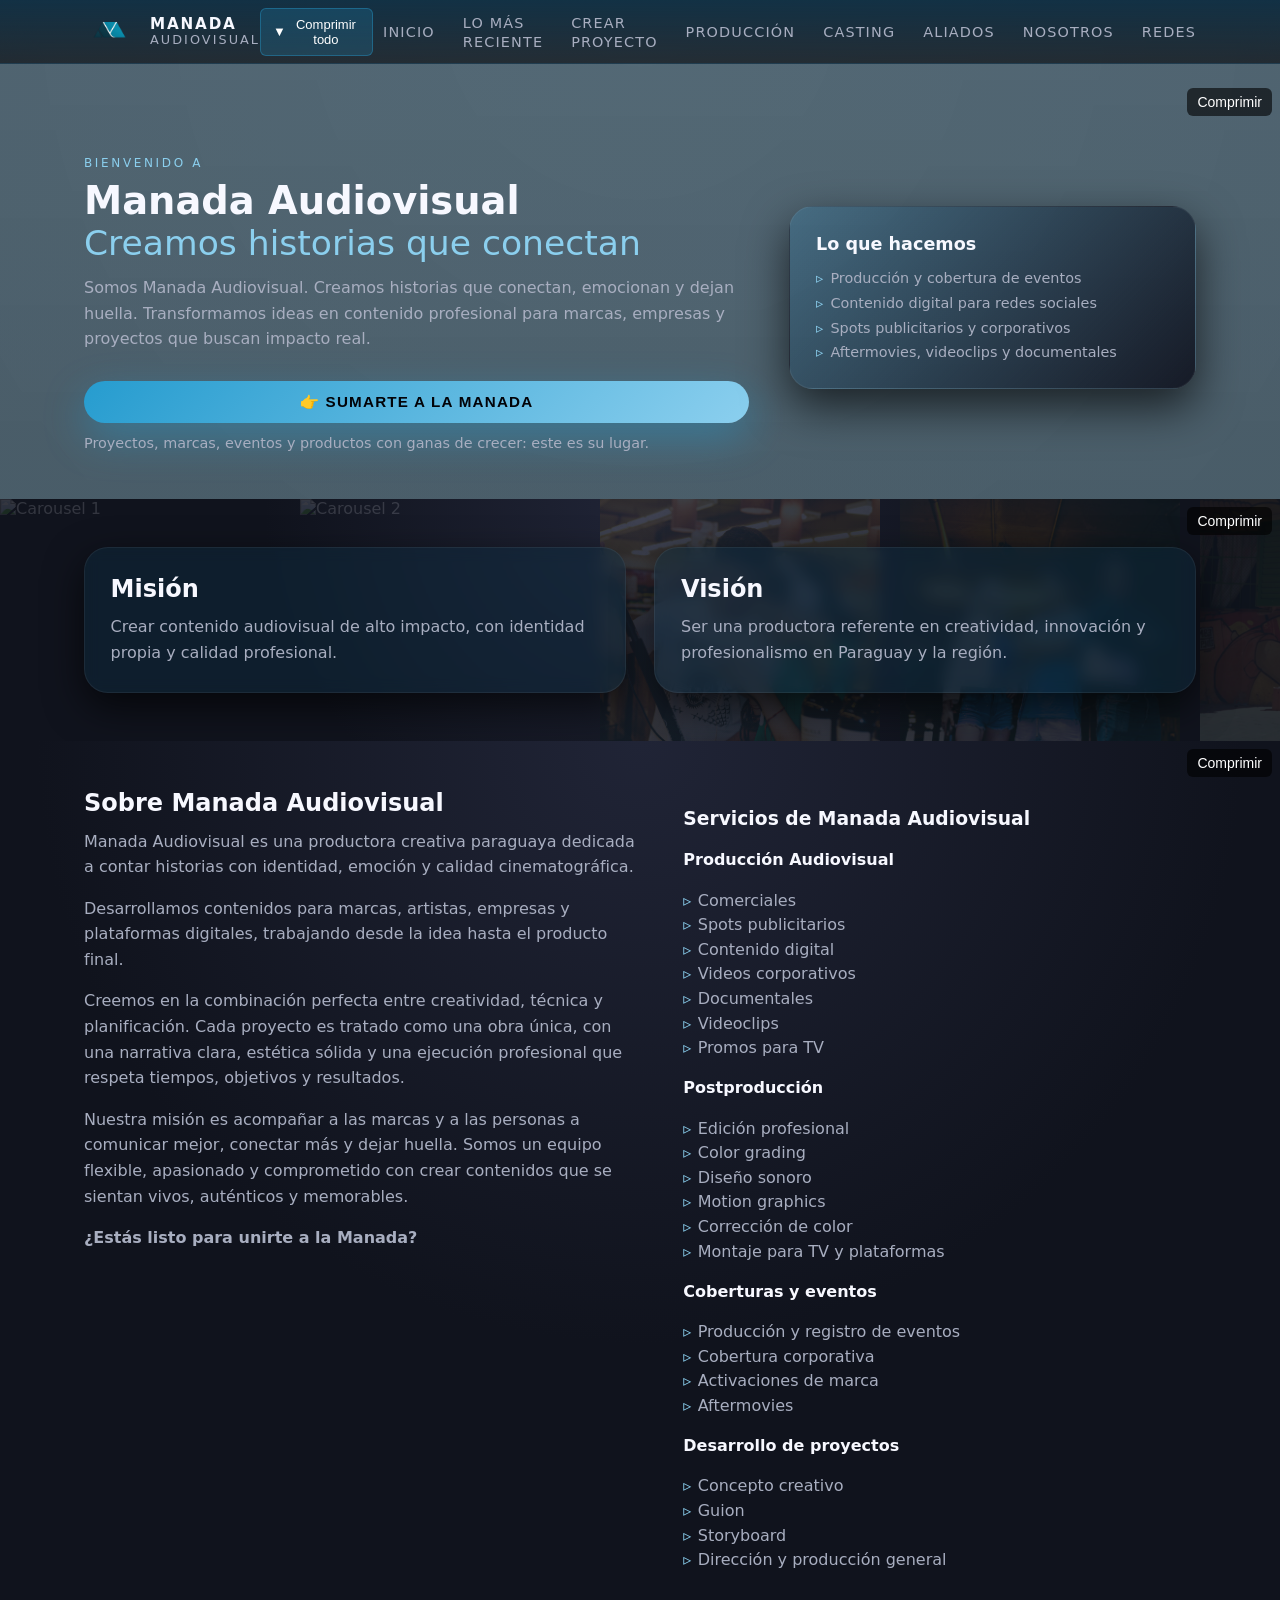
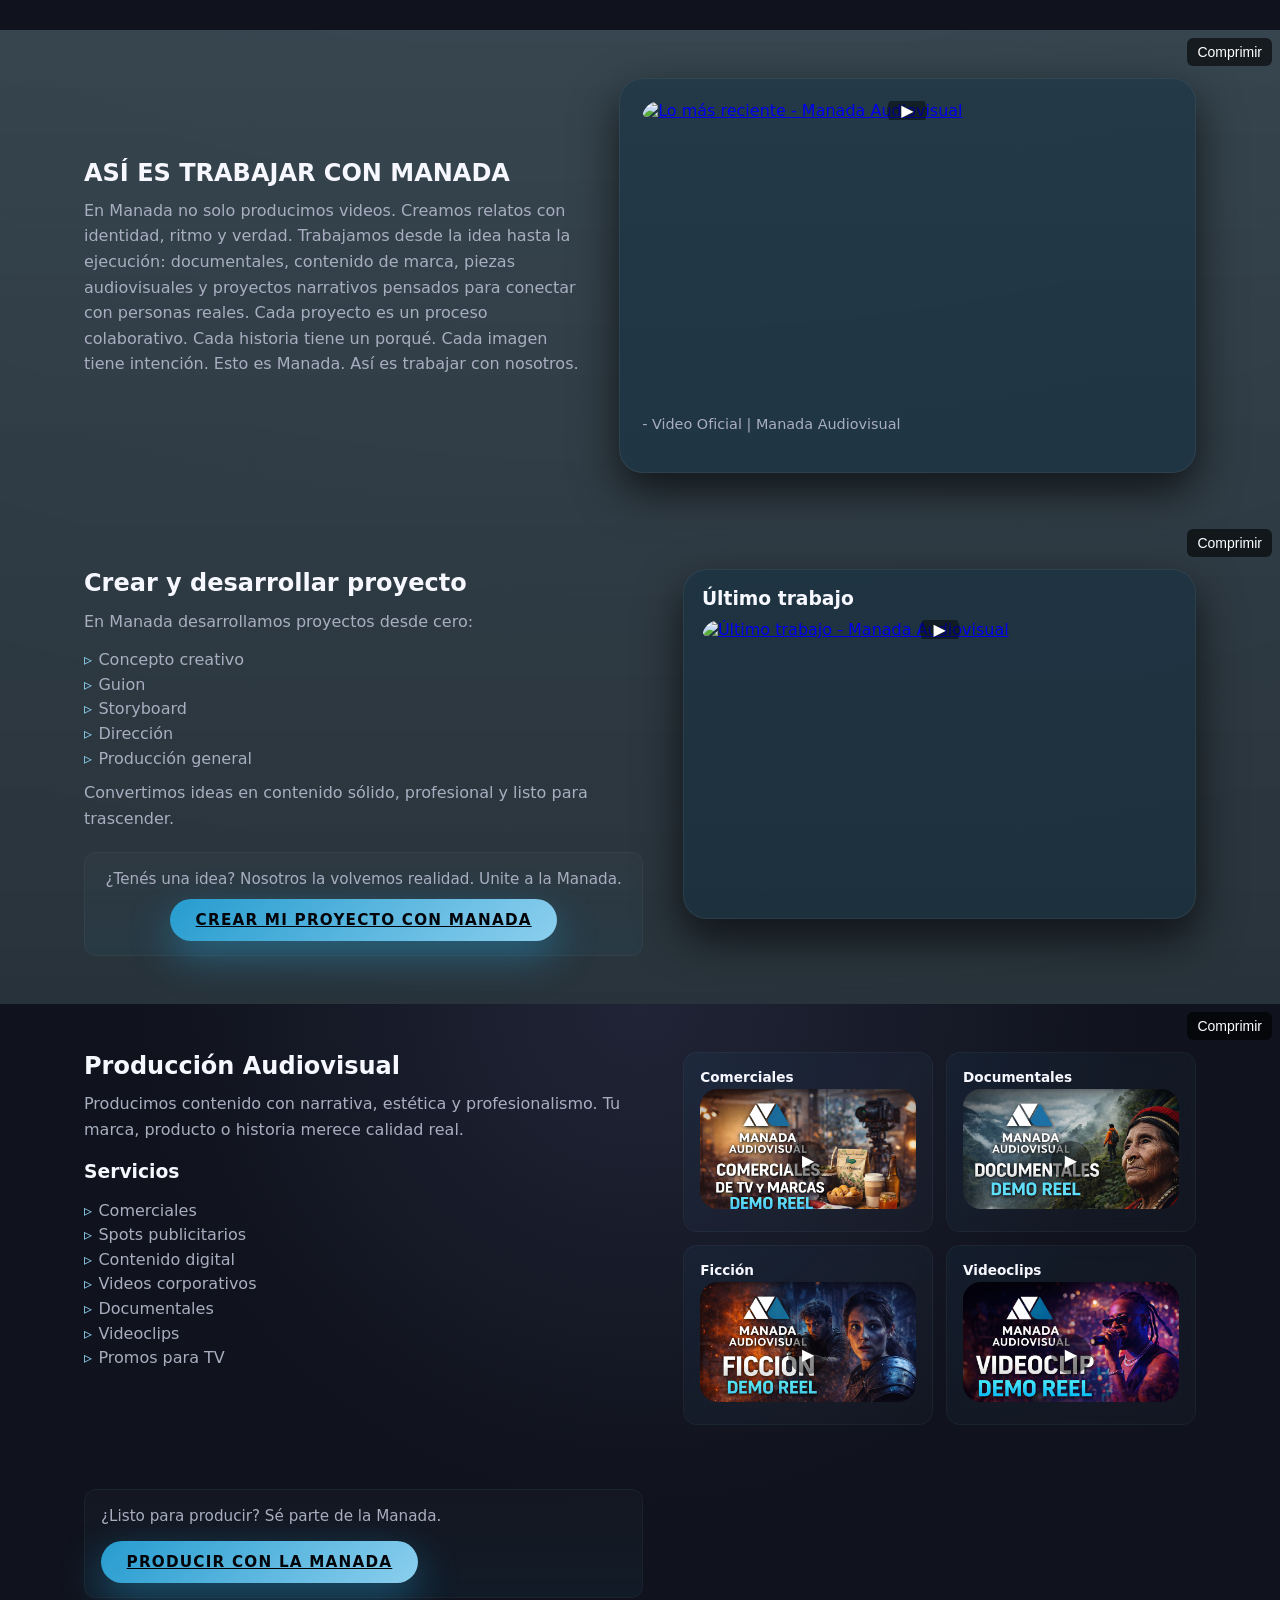
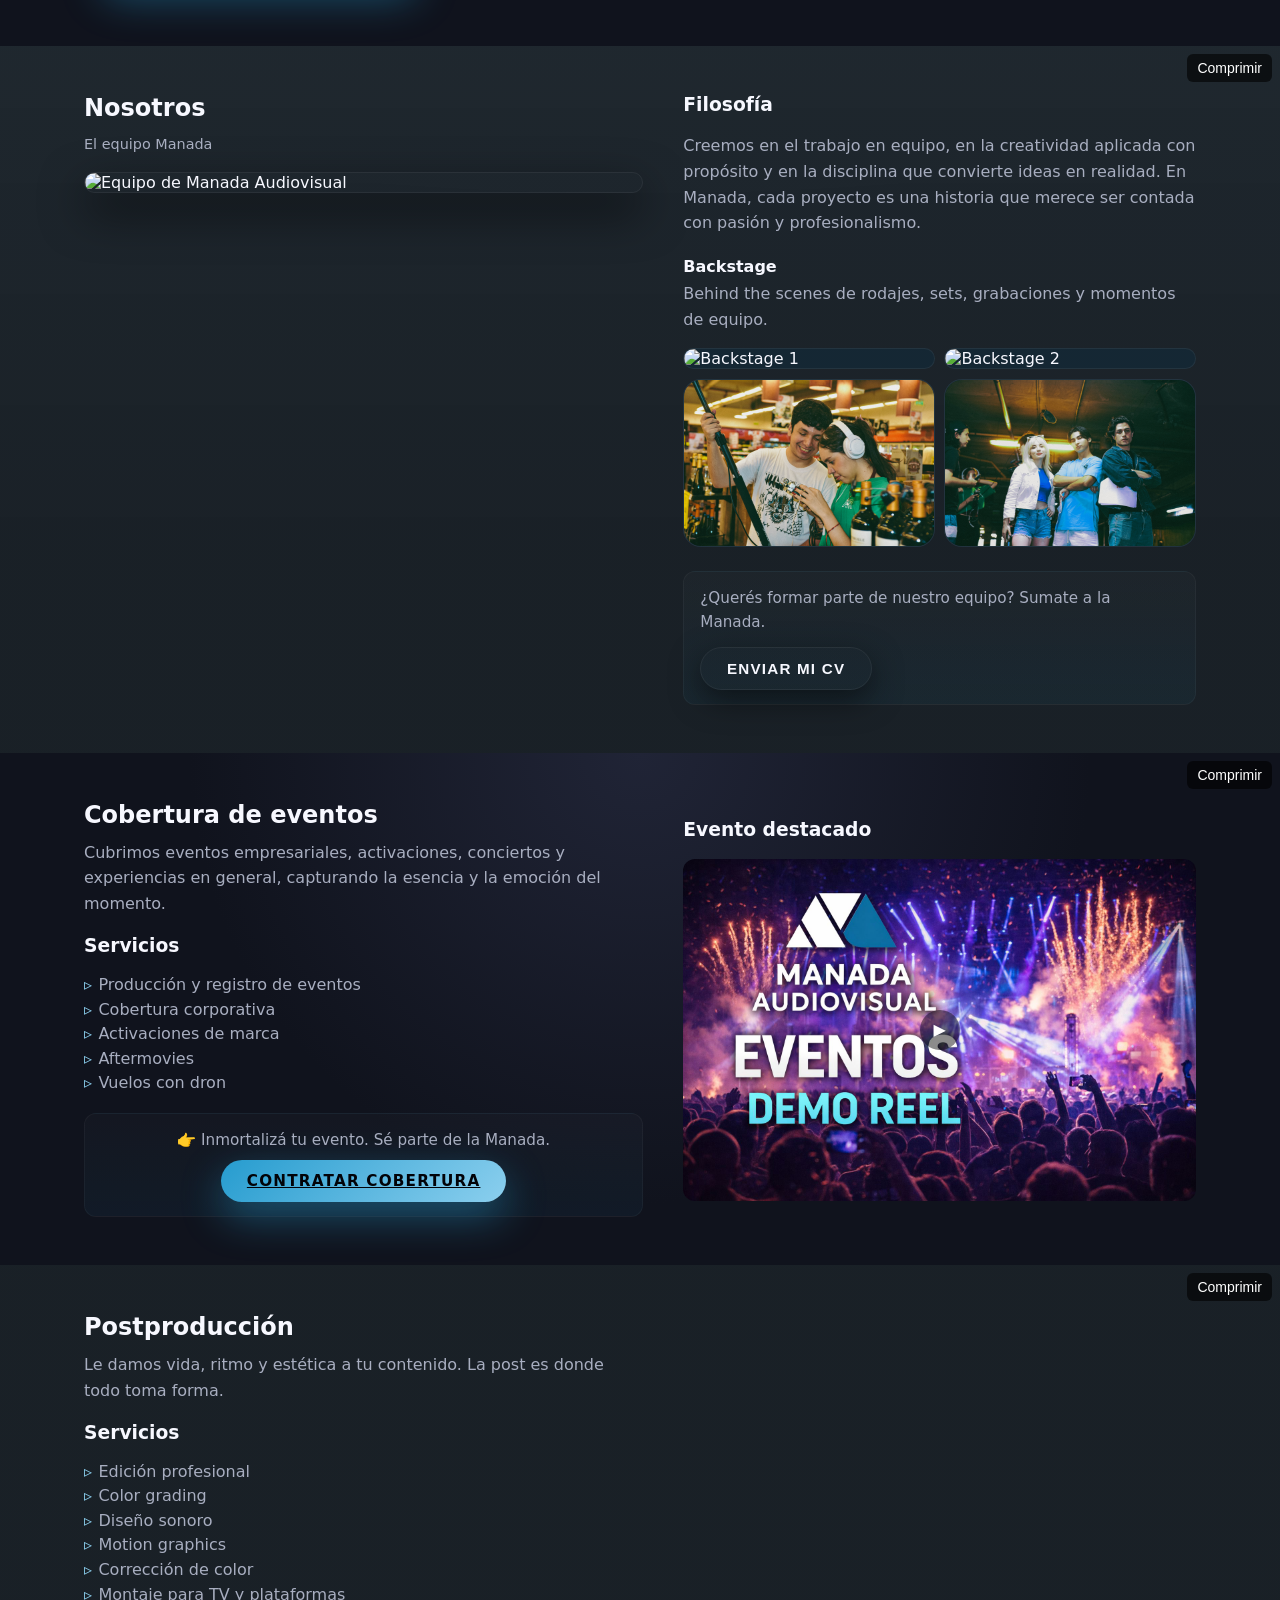
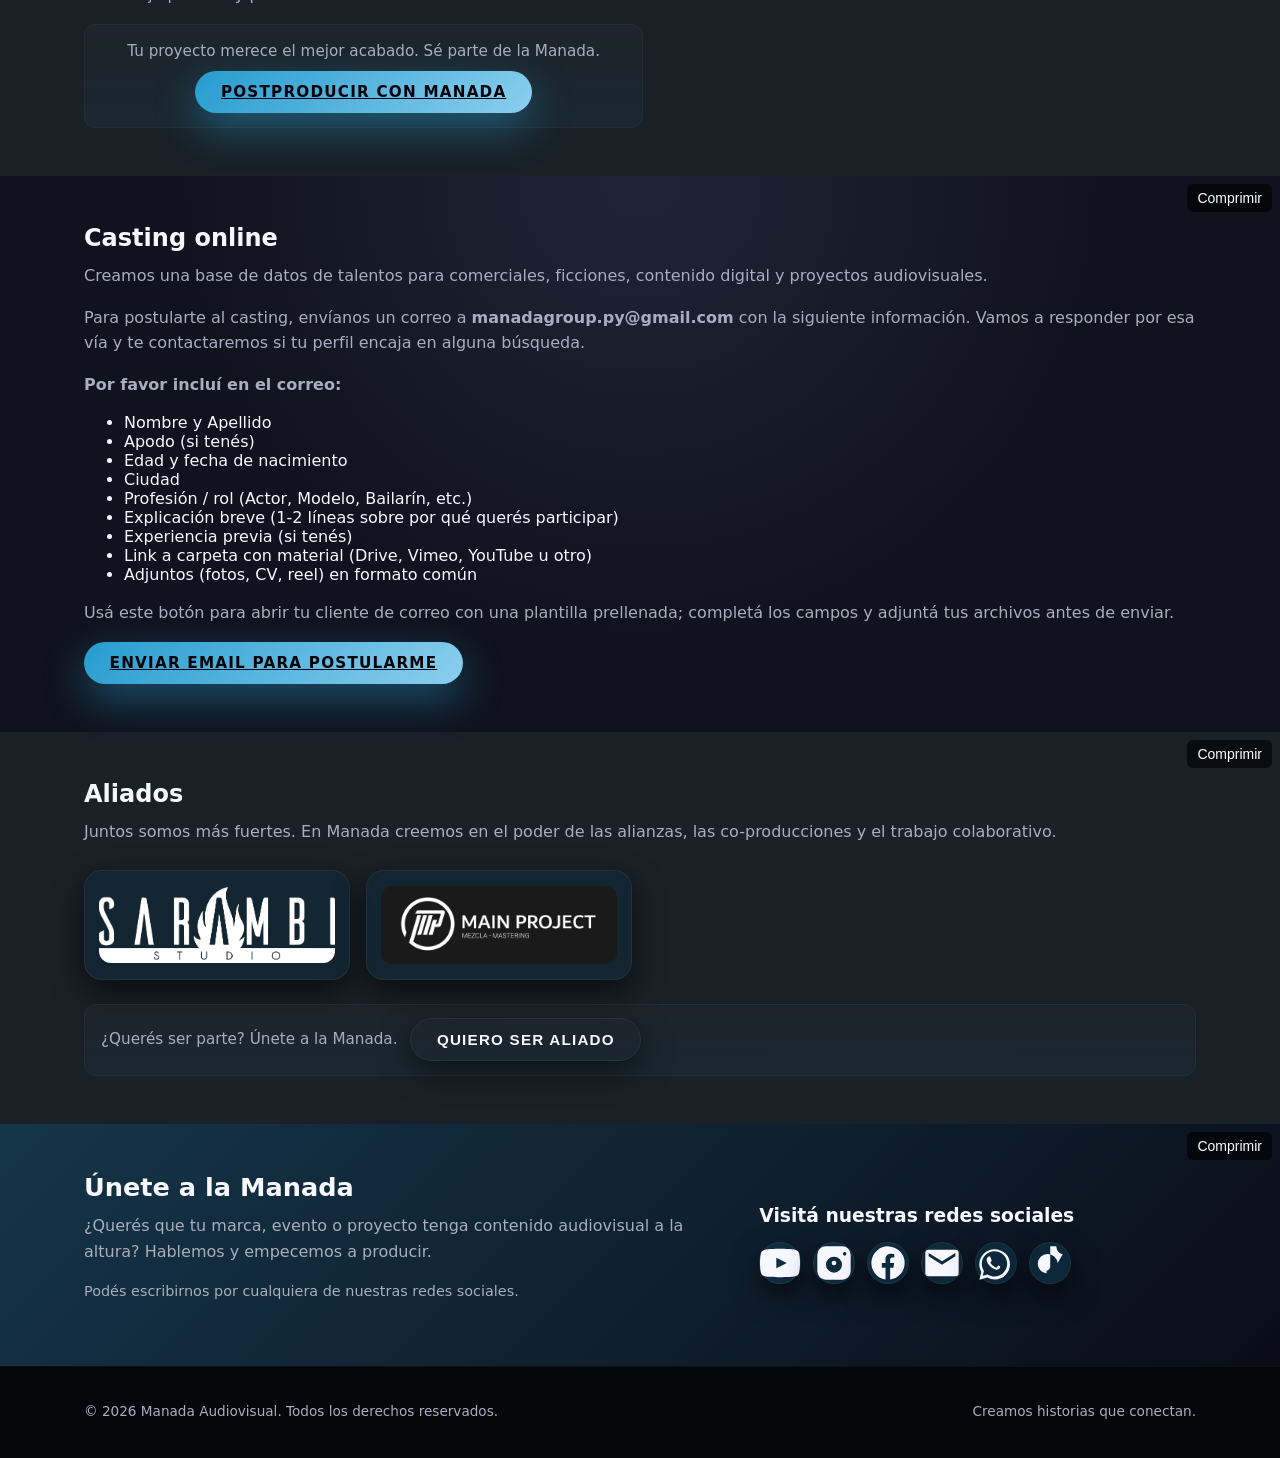
==== commit ae078c20: "12-25 Pre 26 Ofc" ====
--- a/index.html
+++ b/index.html
@@ -18,45 +18,73 @@
 
   <link rel="stylesheet" href="styles.css" />
 
-  <!-- Ajustes para botón de comprimir/expandir: solo estilos móviles -->
+  <!-- Ajustes para botón de comprimir/expandir: móvil y PC -->
   <style>
     .section { position: relative; }
 
-    /* Por defecto no afecta layout en escritorio */
-    .collapse-btn{ display: none; }
-
-    @media (max-width: 900px) {
-      .collapse-btn{
-        position: absolute;
-        top: 8px;
-        right: 8px;
-        background: rgba(0,0,0,0.6);
-        color: #fff;
-        border: none;
-        padding: 6px 10px;
-        border-radius: 6px;
-        font-size: 14px;
-        cursor: pointer;
-        z-index: 10;
-        display: inline-flex;
-        align-items: center;
-        gap: 6px;
-      }
-
-      .section-header{ display:block; }
-
-      .section-body{
-        transition: max-height 320ms ease, opacity 300ms ease;
-        overflow: hidden;
-        max-height: 20000px;
-        opacity: 1;
-      }
-
-      .section.collapsed .section-body{
-        max-height: 0 !important;
-        opacity: 0;
-        pointer-events: none;
-      }
+    .collapse-btn{
+      position: absolute;
+      top: 8px;
+      right: 8px;
+      background: rgba(0,0,0,0.6);
+      color: #fff;
+      border: none;
+      padding: 6px 10px;
+      border-radius: 6px;
+      font-size: 14px;
+      cursor: pointer;
+      z-index: 10;
+      display: inline-flex;
+      align-items: center;
+      gap: 6px;
+    }
+
+    .collapse-all-btn{
+      display: inline-flex;
+      align-items: center;
+      gap: 6px;
+      background: rgba(38, 156, 207, 0.2);
+      border: 1px solid rgba(38, 156, 207, 0.4);
+      color: #fff;
+      padding: 8px 12px;
+      border-radius: 6px;
+      font-size: 13px;
+      cursor: pointer;
+      transition: all 200ms ease;
+      margin-right: 10px;
+    }
+
+    .collapse-all-btn:hover{
+      background: rgba(38, 156, 207, 0.35);
+      border-color: rgba(38, 156, 207, 0.6);
+    }
+
+    .collapse-all-icon{
+      display: inline-block;
+      transition: transform 250ms ease;
+    }
+
+    .collapse-all-btn.all-collapsed .collapse-all-icon{
+      transform: rotate(180deg);
+    }
+
+    .collapse-all-text{
+      font-weight: 500;
+    }
+
+    .section-header{ display:block; }
+
+    .section-body{
+      transition: max-height 320ms ease, opacity 300ms ease;
+      overflow: hidden;
+      max-height: 20000px;
+      opacity: 1;
+    }
+
+    .section.collapsed .section-body{
+      max-height: 0 !important;
+      opacity: 0;
+      pointer-events: none;
     }
   </style>
 </head>
@@ -74,6 +102,11 @@
       <button class="nav-toggle" aria-label="Abrir menú">
         <span class="nav-toggle-line"></span>
         <span class="nav-toggle-line"></span>
+      </button>
+
+      <button class="collapse-all-btn" aria-label="Comprimir todas las secciones" title="Comprimir/Expandir todas las secciones">
+        <span class="collapse-all-icon">▼</span>
+        <span class="collapse-all-text">Comprimir todo</span>
       </button>
 
       <nav class="main-nav">
@@ -267,7 +300,7 @@
 
         <div class="video-card">
           <div class="video-wrapper">
-            <a class="video-thumb" href="https://youtu.be/tMDzT0zSssM" target="_blank" rel="noopener noreferrer">
+            <a class="video-thumb" href="https://youtu.be/Iv-c90F_fQY?si=BMozI2wunDa3Z7vL" target="_blank" rel="noopener noreferrer">
               <img src="Otras%20Fotos/solos%202%20afiche%20oficial.jpg" alt="Lo más reciente - Manada Audiovisual" loading="lazy" />
             </a>
           </div>
@@ -302,9 +335,7 @@
             <p class="cta-text">
               ¿Tenés una idea? Nosotros la volvemos realidad. Unite a la Manada.
             </p>
-            <button class="btn-primary" data-scroll-target="#redes">
-              Crear mi proyecto con Manada
-            </button>
+            <a href="https://wa.me/595972500027?text=Hola!%20Vengo%20de%20la%20p%C3%A1gina%20web%20de%20Manada%20Audiovisual.%20Quisiera%20obtener%20m%C3%A1s%20informaci%C3%B3n%20sobre%20crear%20mi%20proyecto%20con%20Manada." target="_blank" rel="noopener noreferrer" class="btn-primary">Crear mi proyecto con Manada</a>
           </div>
         </div>
 
@@ -312,7 +343,7 @@
           <div class="video-card compact">
             <h3>Último trabajo</h3>
             <div class="video-wrapper">
-              <a class="video-thumb" href="https://youtu.be/tMDzT0zSssM" target="_blank" rel="noopener noreferrer">
+              <a class="video-thumb" href="https://youtu.be/tMDzT0zSssM?si=s1j38nAkSvtYj3ja" target="_blank" rel="noopener noreferrer">
                 <img src="Otras%20Fotos/solos%202%20afiche%20oficial.jpg" alt="Último trabajo - Manada Audiovisual" loading="lazy" />
               </a>
             </div>
@@ -345,70 +376,45 @@
 
           <div class="prod-videos-grid">
             <div class="mini-player">
-              <h4>Lo que hacemos</h4>
+              <h4>Comerciales</h4>
               <div class="video-wrapper mini">
-                <iframe
-                  src="https://www.youtube.com/embed/a7eCqMRzl7Q"
-                  title="Eventos - Manada Audiovisual"
-                  allow="accelerometer; autoplay; clipboard-write; encrypted-media; gyroscope; picture-in-picture"
-                  allowfullscreen
-                ></iframe>
+                <a class="video-thumb" href="https://youtu.be/Iuz6DQv1Sy8?si=zFd53VF-7RfizXNy" target="_blank" rel="noopener noreferrer" title="Ver Comerciales en YouTube">
+                  <img src="Fotos%20para%20la%20pagina/Comerciales%20logo.jpeg" alt="Comerciales - Demo reel" loading="lazy" />
+                </a>
+              </div>
+            </div>
+
+            <div class="mini-player">
+              <h4>Documentales</h4>
+              <div class="video-wrapper mini">
+                <a class="video-thumb" href="https://youtu.be/gMS_XDbb-78?si=Dr73Y9Q6XWibG01k" target="_blank" rel="noopener noreferrer" title="Ver Documentales en YouTube">
+                  <img src="Fotos%20para%20la%20pagina/Documentales%20logo.jpeg" alt="Documentales - Demo reel" loading="lazy" />
+                </a>
               </div>
             </div>
 
             <div class="mini-player">
               <h4>Ficción</h4>
               <div class="video-wrapper mini">
-                <iframe
-                  src="https://www.youtube.com/embed/Iuz6DQv1Sy8"
-                  title="Comerciales - Manada Audiovisual"
-                  allow="accelerometer; autoplay; clipboard-write; encrypted-media; gyroscope; picture-in-picture"
-                  allowfullscreen
-                ></iframe>
+                <a class="video-thumb" href="https://youtu.be/Iv-c90F_fQY?si=5kQJ-yvSzpcvDx33" target="_blank" rel="noopener noreferrer" title="Ver Ficción en YouTube">
+                  <img src="Fotos%20para%20la%20pagina/Ficcion%20Logo.jpeg" alt="Ficción - Demo reel" loading="lazy" />
+                </a>
               </div>
             </div>
 
-            <div class="mini-player">
-              <h4>Ficción</h4>
-              <div class="video-wrapper mini">
-                <iframe
-                  src="https://www.youtube.com/embed/tMDzT0zSssM"
-                  title="Contenido Digital - Manada Audiovisual"
-                  allow="accelerometer; autoplay; clipboard-write; encrypted-media; gyroscope; picture-in-picture"
-                  allowfullscreen
-                ></iframe>
-              </div>
-            </div>
-
-            <div class="mini-player">
-              <h4>Documentales</h4>
-              <div class="video-wrapper mini">
-                <iframe
-                  src="https://www.youtube.com/embed/gMS_XDbb-78"
-                  title="Documentales - Manada Audiovisual"
-                  allow="accelerometer; autoplay; clipboard-write; encrypted-media; gyroscope; picture-in-picture"
-                  allowfullscreen
-                ></iframe>
-              </div>
-            </div>
-                        
             <div class="mini-player">
               <h4>Videoclips</h4>
               <div class="video-wrapper mini">
-                <iframe
-                  src="https://www.youtube.com/embed/tMDzT0zSssM"
-                  title="Clips Musicales - Manada Audiovisual"
-                  allow="accelerometer; autoplay; clipboard-write; encrypted-media; gyroscope; picture-in-picture"
-                  allowfullscreen
-                ></iframe>
+                <a class="video-thumb" href="https://youtu.be/Xwti7LOTwgQ?si=P7R4my4bQbU6qIpN" target="_blank" rel="noopener noreferrer" title="Ver Videoclips en YouTube">
+                  <img src="Fotos%20para%20la%20pagina/VideoClipLogo.jpeg" alt="Videoclip - Demo reel" loading="lazy" />
+                </a>
               </div>
             </div>
+          </div>
 
             <div class="cta-row">
               <p class="cta-text">¿Listo para producir? Sé parte de la Manada.</p>
-              <button class="btn-primary" data-scroll-target="#redes">
-                Producir con la Manada
-              </button>
+              <a href="https://wa.me/595972500027?text=Hola!%20Vengo%20de%20la%20p%C3%A1gina%20web%20de%20Manada%20Audiovisual.%20Quisiera%20obtener%20m%C3%A1s%20informaci%C3%B3n%20sobre%20producir%20con%20Manada." target="_blank" rel="noopener noreferrer" class="btn-primary">Producir con la Manada</a>
             </div>
           </div> <!-- .prod-videos-grid -->
         </div> <!-- .two-column -->
@@ -497,21 +503,15 @@
             <p class="cta-text">
               👉 Inmortalizá tu evento. Sé parte de la Manada.
             </p>
-            <button class="btn-primary" data-scroll-target="#redes">
-              Contratar cobertura
-            </button>
+            <a href="https://wa.me/595972500027?text=Hola!%20Vengo%20de%20la%20p%C3%A1gina%20web%20de%20Manada%20Audiovisual.%20Quisiera%20obtener%20m%C3%A1s%20informaci%C3%B3n%20sobre%20contratar%20cobertura." target="_blank" rel="noopener noreferrer" class="btn-primary">Contratar cobertura</a>
           </div>
         </div>
 
         <div>
           <h3>Evento destacado</h3>
-          <div class="video-wrapper">
-            <iframe
-              src="https://www.youtube.com/embed/a7eCqMRzl7Q"
-              title="Evento - Manada Audiovisual"
-              allow="accelerometer; autoplay; clipboard-write; encrypted-media; gyroscope; picture-in-picture"
-              allowfullscreen
-            ></iframe>
+            <a class="video-thumb" href="https://youtu.be/a7eCqMRzl7Q" target="_blank" rel="noopener noreferrer" title="Ver Evento en YouTube">
+              <img src="Fotos%20para%20la%20pagina/Eventos%20logo.jpeg" alt="Evento - Demo reel" loading="lazy" />
+            </a>
           </div>
         </div>
       </div>
@@ -539,9 +539,7 @@
             <p class="cta-text">
               Tu proyecto merece el mejor acabado. Sé parte de la Manada.
             </p>
-            <button class="btn-primary" data-scroll-target="#redes">
-              Postproducir con Manada
-            </button>
+            <a href="https://wa.me/595972500027?text=Hola!%20Vengo%20de%20la%20p%C3%A1gina%20web%20de%20Manada%20Audiovisual.%20Quisiera%20obtener%20m%C3%A1s%20informaci%C3%B3n%20sobre%20postproducir%20con%20Manada." target="_blank" rel="noopener noreferrer" class="btn-primary">Postproducir con Manada</a>
           </div>
         </div>
       </div>
@@ -722,11 +720,66 @@
     document.getElementById('year').textContent = new Date().getFullYear();
   </script>
 
-  <!-- Script: comprimir/expandir secciones (solo móvil) -->
+  <!-- Script: comprimir/expandir secciones (móvil y PC) -->
   <script>
   (function(){
-    const mq = window.matchMedia('(max-width:900px)');
+    const mq = window.matchMedia('(min-width:0px)');
     let active = false;
+
+    function toggleSectionCollapse(sec, heading, btn){
+      const isCollapsed = sec.classList.toggle('collapsed');
+      btn.setAttribute('aria-expanded', String(!isCollapsed));
+      btn.textContent = isCollapsed ? 'Mostrar' : 'Comprimir';
+
+      if(isCollapsed){
+        const secRect = sec.getBoundingClientRect();
+        const headRect = heading.getBoundingClientRect();
+        const visible = Math.max( (headRect.bottom - secRect.top) + 8, 40 );
+        sec.style.maxHeight = visible + 'px';
+        sec.style.overflow = 'hidden';
+        heading.scrollIntoView({behavior:'smooth', block:'nearest'});
+      } else {
+        sec.style.maxHeight = '';
+        sec.style.overflow = '';
+        setTimeout(()=> heading.scrollIntoView({behavior:'smooth', block:'start'}), 120);
+      }
+    }
+
+    function updateCollapseAllButton(){
+      const collapseAllBtn = document.querySelector('.collapse-all-btn');
+      if(!collapseAllBtn) return;
+      const sections = document.querySelectorAll('main section[data-collapse-init]');
+      const allCollapsed = sections.length > 0 && Array.from(sections).every(sec => sec.classList.contains('collapsed'));
+      if(allCollapsed){
+        collapseAllBtn.classList.add('all-collapsed');
+        collapseAllBtn.querySelector('.collapse-all-text').textContent = 'Expandir todo';
+      } else {
+        collapseAllBtn.classList.remove('all-collapsed');
+        collapseAllBtn.querySelector('.collapse-all-text').textContent = 'Comprimir todo';
+      }
+    }
+
+    function setupCollapseAllButton(){
+      const collapseAllBtn = document.querySelector('.collapse-all-btn');
+      if(!collapseAllBtn || collapseAllBtn.dataset.initialized) return;
+      collapseAllBtn.addEventListener('click', ()=>{
+        const sections = document.querySelectorAll('main section[data-collapse-init]');
+        const allCollapsed = Array.from(sections).every(sec => sec.classList.contains('collapsed'));
+        sections.forEach(sec=>{
+          const heading = sec.querySelector('h1,h2,h3,h4');
+          const btn = sec.querySelector('.collapse-btn');
+          if(!heading || !btn) return;
+          const shouldCollapse = !allCollapsed;
+          if(shouldCollapse && !sec.classList.contains('collapsed')){
+            toggleSectionCollapse(sec, heading, btn);
+          } else if(!shouldCollapse && sec.classList.contains('collapsed')){
+            toggleSectionCollapse(sec, heading, btn);
+          }
+        });
+        updateCollapseAllButton();
+      });
+      collapseAllBtn.dataset.initialized = '1';
+    }
 
     function setup(){
       document.querySelectorAll('main section').forEach(sec=>{
@@ -734,7 +787,6 @@
         const heading = sec.querySelector('h1,h2,h3,h4');
         if(!heading) return;
 
-        // crear botón (visible solo por CSS en móvil)
         const btn = document.createElement('button');
         btn.className = 'collapse-btn';
         btn.type = 'button';
@@ -743,29 +795,14 @@
         btn.textContent = 'Comprimir';
 
         btn.addEventListener('click', ()=>{
-          const isCollapsed = sec.classList.toggle('collapsed');
-          btn.setAttribute('aria-expanded', String(!isCollapsed));
-          btn.textContent = isCollapsed ? 'Mostrar' : 'Comprimir';
-
-          if(isCollapsed){
-            // calcular altura visible hasta el pie del heading (relative al section)
-            const secRect = sec.getBoundingClientRect();
-            const headRect = heading.getBoundingClientRect();
-            const visible = Math.max( (headRect.bottom - secRect.top) + 8, 40 );
-            sec.style.maxHeight = visible + 'px';
-            sec.style.overflow = 'hidden';
-            heading.scrollIntoView({behavior:'smooth', block:'nearest'});
-          } else {
-            // restaurar
-            sec.style.maxHeight = '';
-            sec.style.overflow = '';
-            setTimeout(()=> heading.scrollIntoView({behavior:'smooth', block:'start'}), 120);
-          }
+          toggleSectionCollapse(sec, heading, btn);
+          updateCollapseAllButton();
         });
 
         sec.appendChild(btn);
         sec.dataset.collapseInit = '1';
       });
+      updateCollapseAllButton();
     }
 
     function teardown(){
@@ -778,19 +815,21 @@
         if(btn) btn.remove();
         delete sec.dataset.collapseInit;
       });
+      updateCollapseAllButton();
     }
 
     function handleChange(e){
-      if(e.matches) { setup(); active = true; }
+      if(e.matches) { setup(); setupCollapseAllButton(); active = true; }
       else if(active) { teardown(); active = false; }
     }
 
     if(mq.addEventListener) mq.addEventListener('change', handleChange);
     else if(mq.addListener) mq.addListener(handleChange);
 
-    if(mq.matches) setup();
+    if(mq.matches) { setup(); setupCollapseAllButton(); }
   })();
   </script>
+
   <!-- JSON-LD básico para SEO -->
   <script type="application/ld+json">
   {
--- a/styles.css
+++ b/styles.css
@@ -228,12 +228,12 @@
   left: 50%;
   top: 50%;
   transform: translate(-50%, -50%);
-  width: 64px;
-  height: 64px;
+  width: 40px;
+  height: 40px;
   display: flex;
   align-items: center;
   justify-content: center;
-  font-size: 28px;
+  font-size: 16px;
   color: #ffffff;
   background: rgba(0,0,0,0.45);
   border-radius: 50%;
@@ -549,7 +549,6 @@
   width: 100%;
   border-radius: var(--radius-lg);
   overflow: hidden;
-  background: #000;
   aspect-ratio: 16 / 9;
   margin-bottom: 0.8rem;
 }
@@ -564,6 +563,8 @@
 
 .video-wrapper.mini {
   margin-bottom: 0.4rem;
+  aspect-ratio: 16 / 10;
+  max-height: 120px;
 }
 
 .video-caption {
@@ -582,12 +583,12 @@
 .prod-videos-grid {
   display: grid;
   grid-template-columns: repeat(2, minmax(0, 1fr));
-  gap: 1.2rem;
+  gap: 0.8rem;
 }
 
 .mini-player h4 {
-  margin: 0 0 0.4rem;
-  font-size: 0.95rem;
+  margin: 0 0 0.25rem;
+  font-size: 0.85rem;
 }
 
 /* ================================
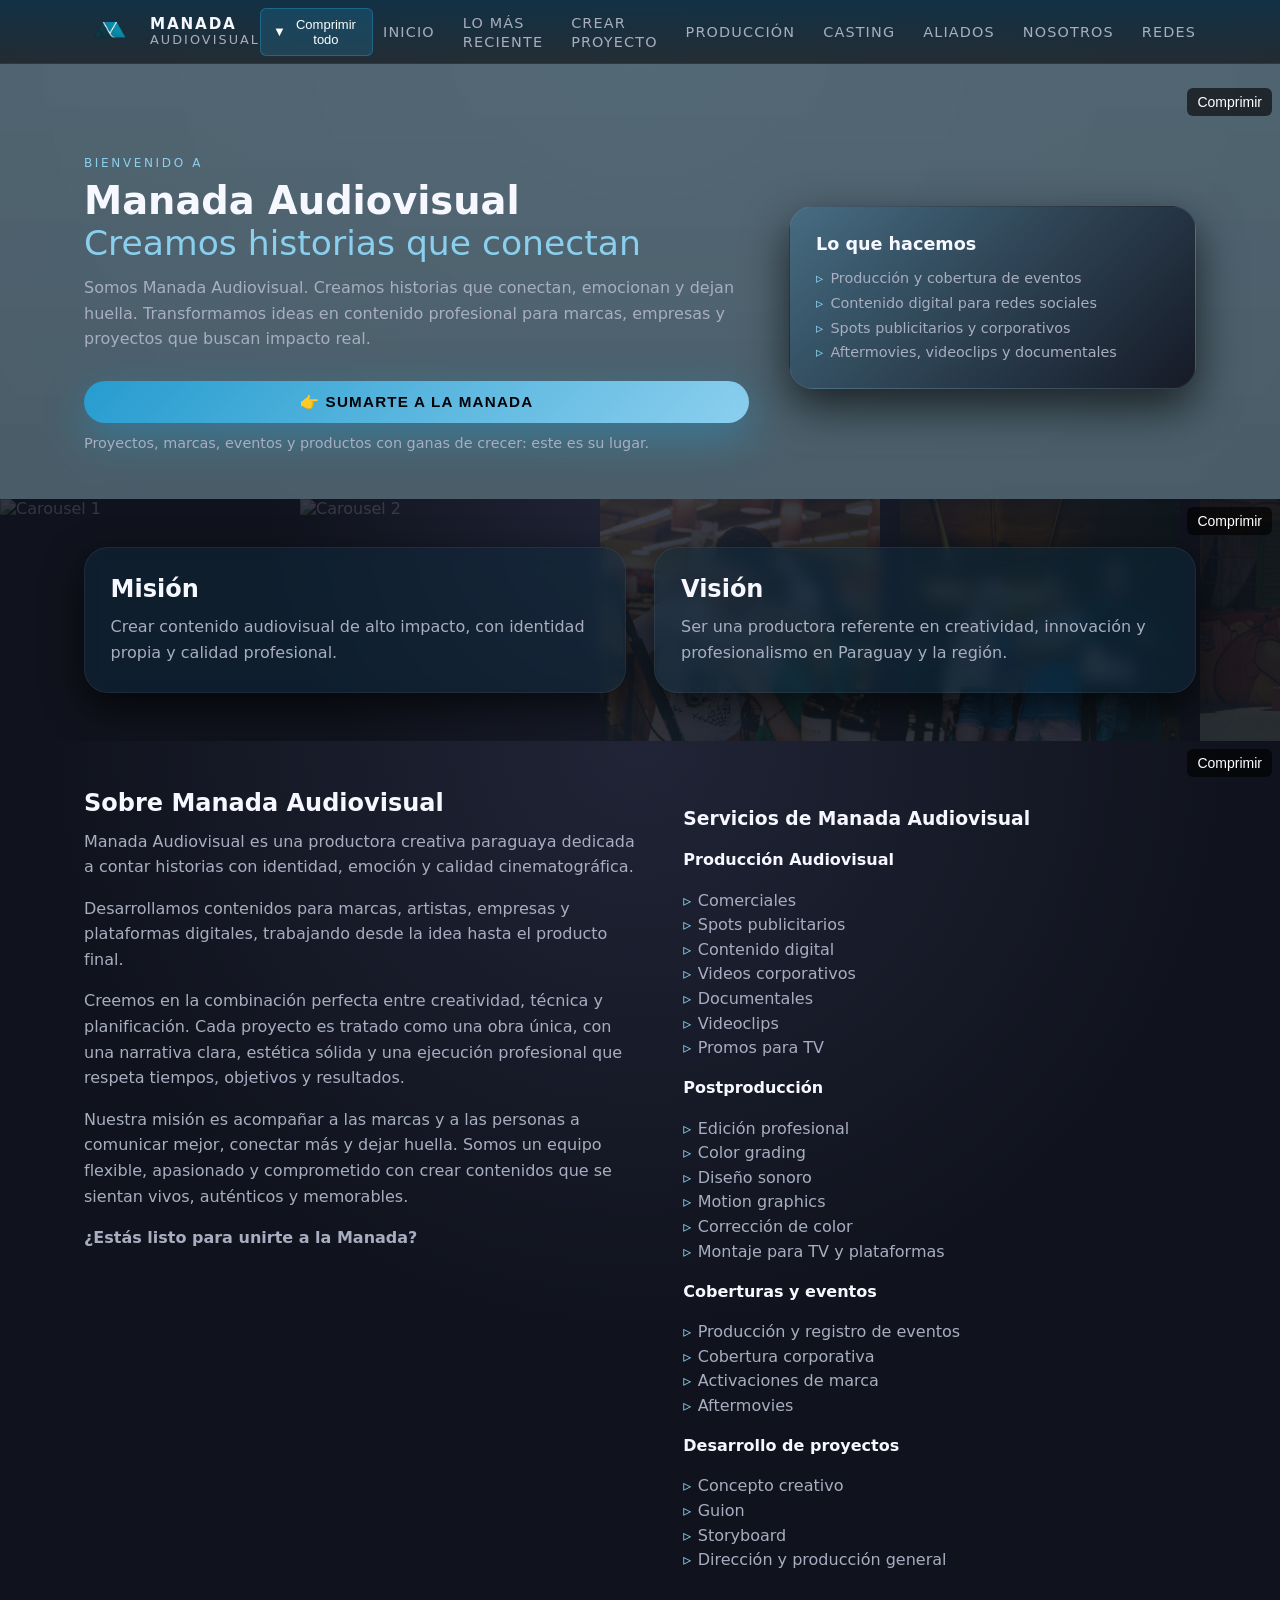
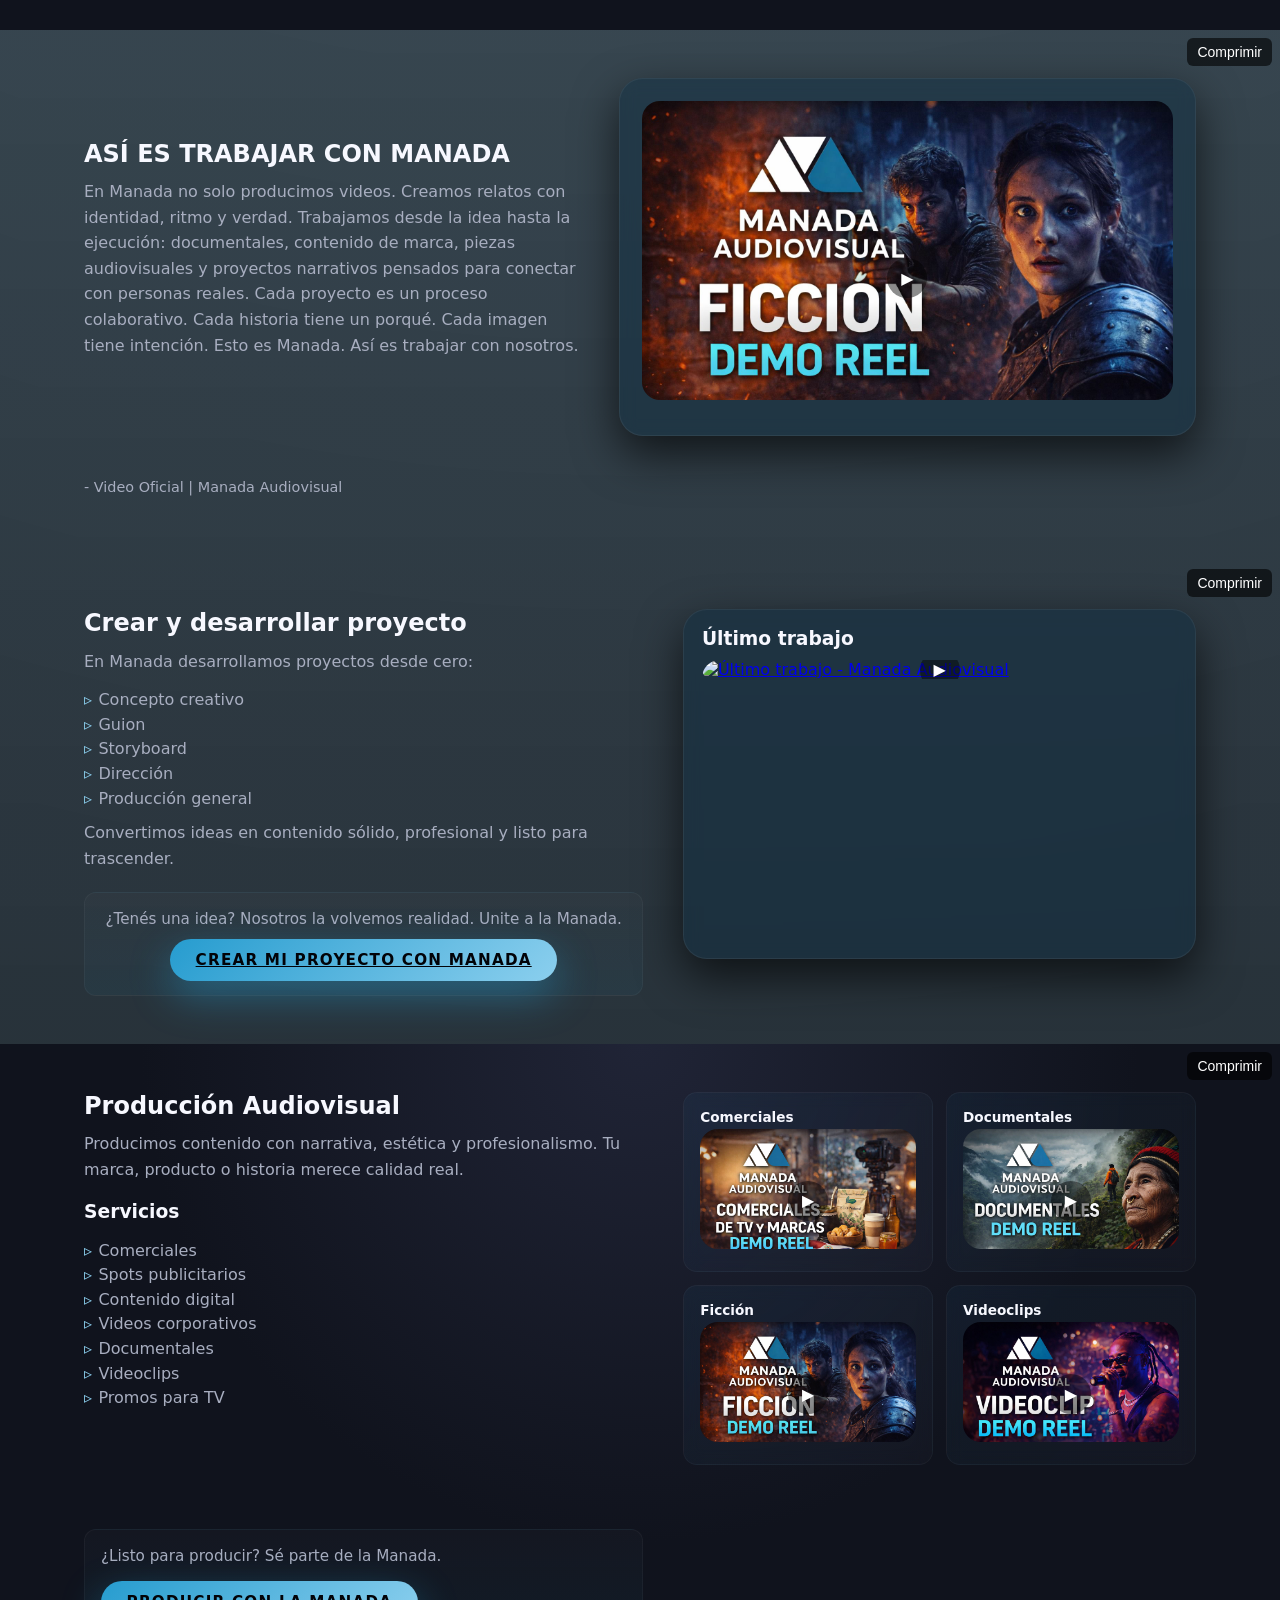
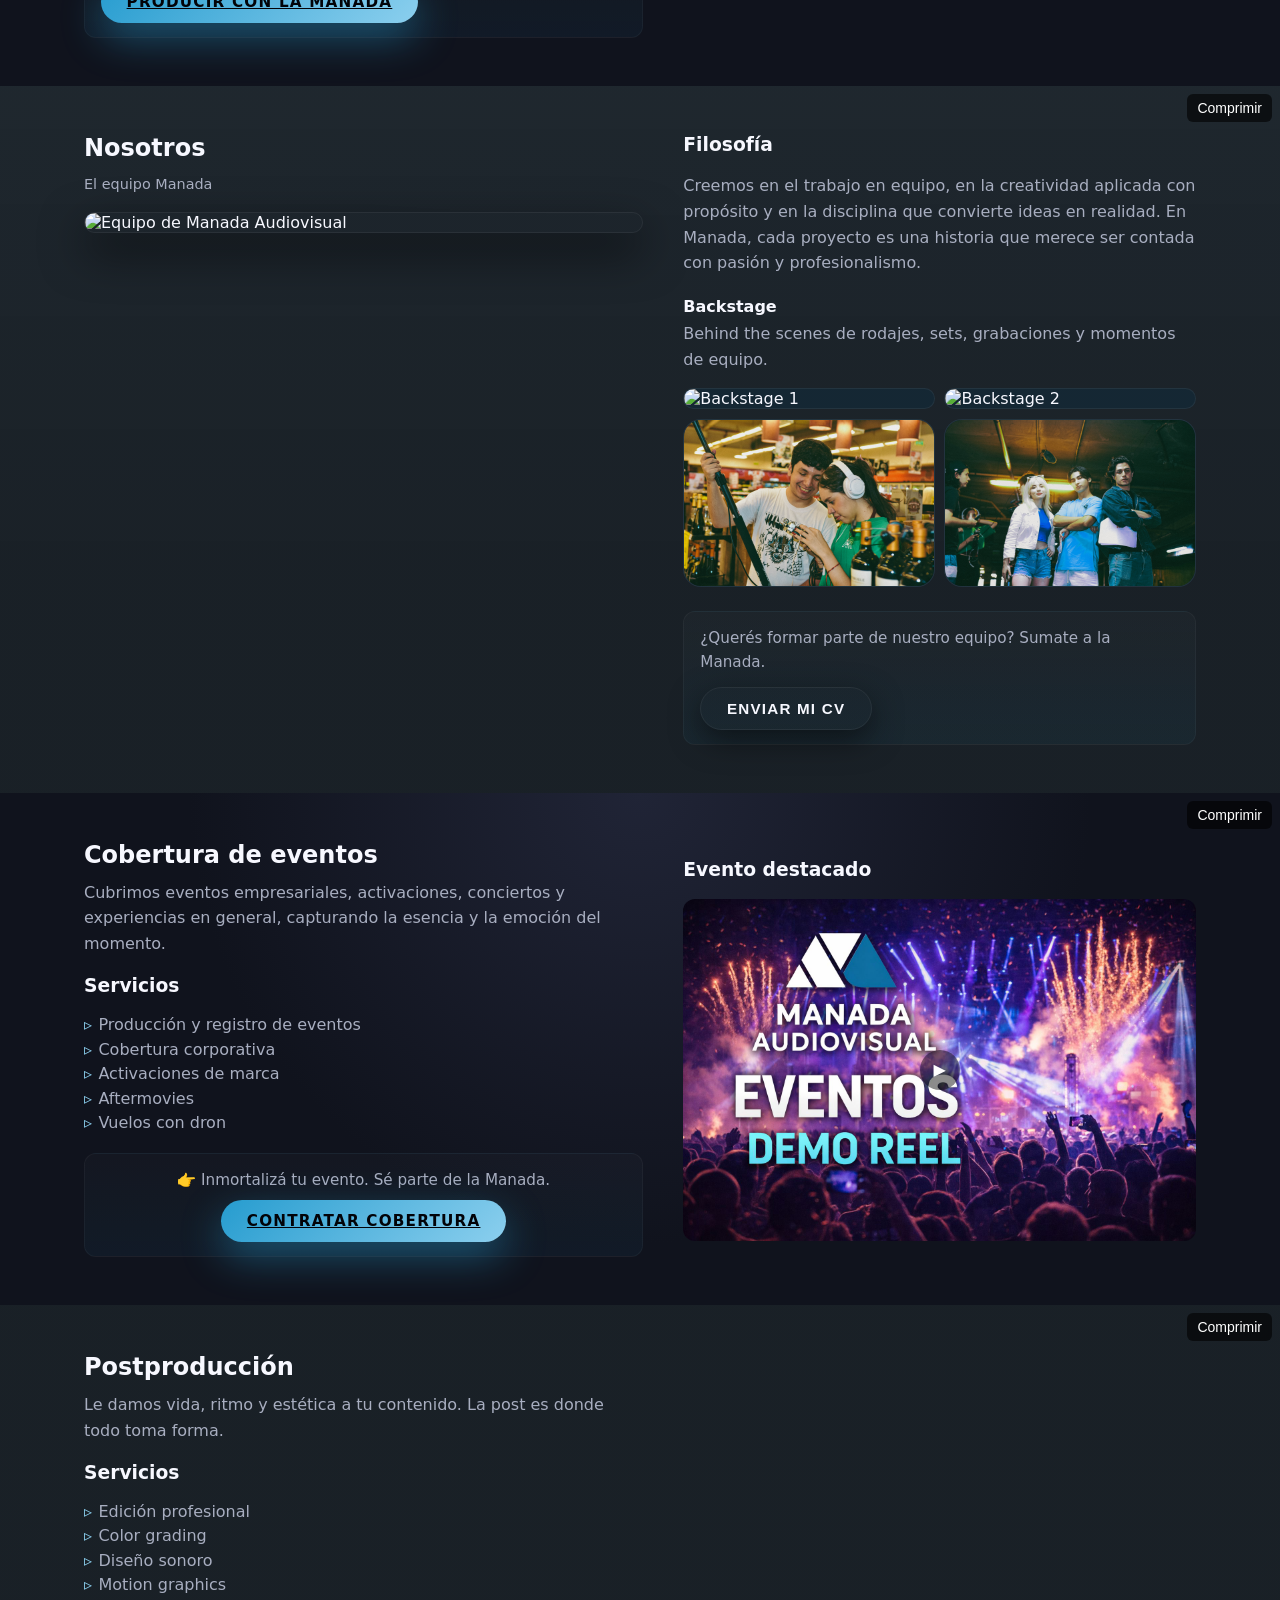
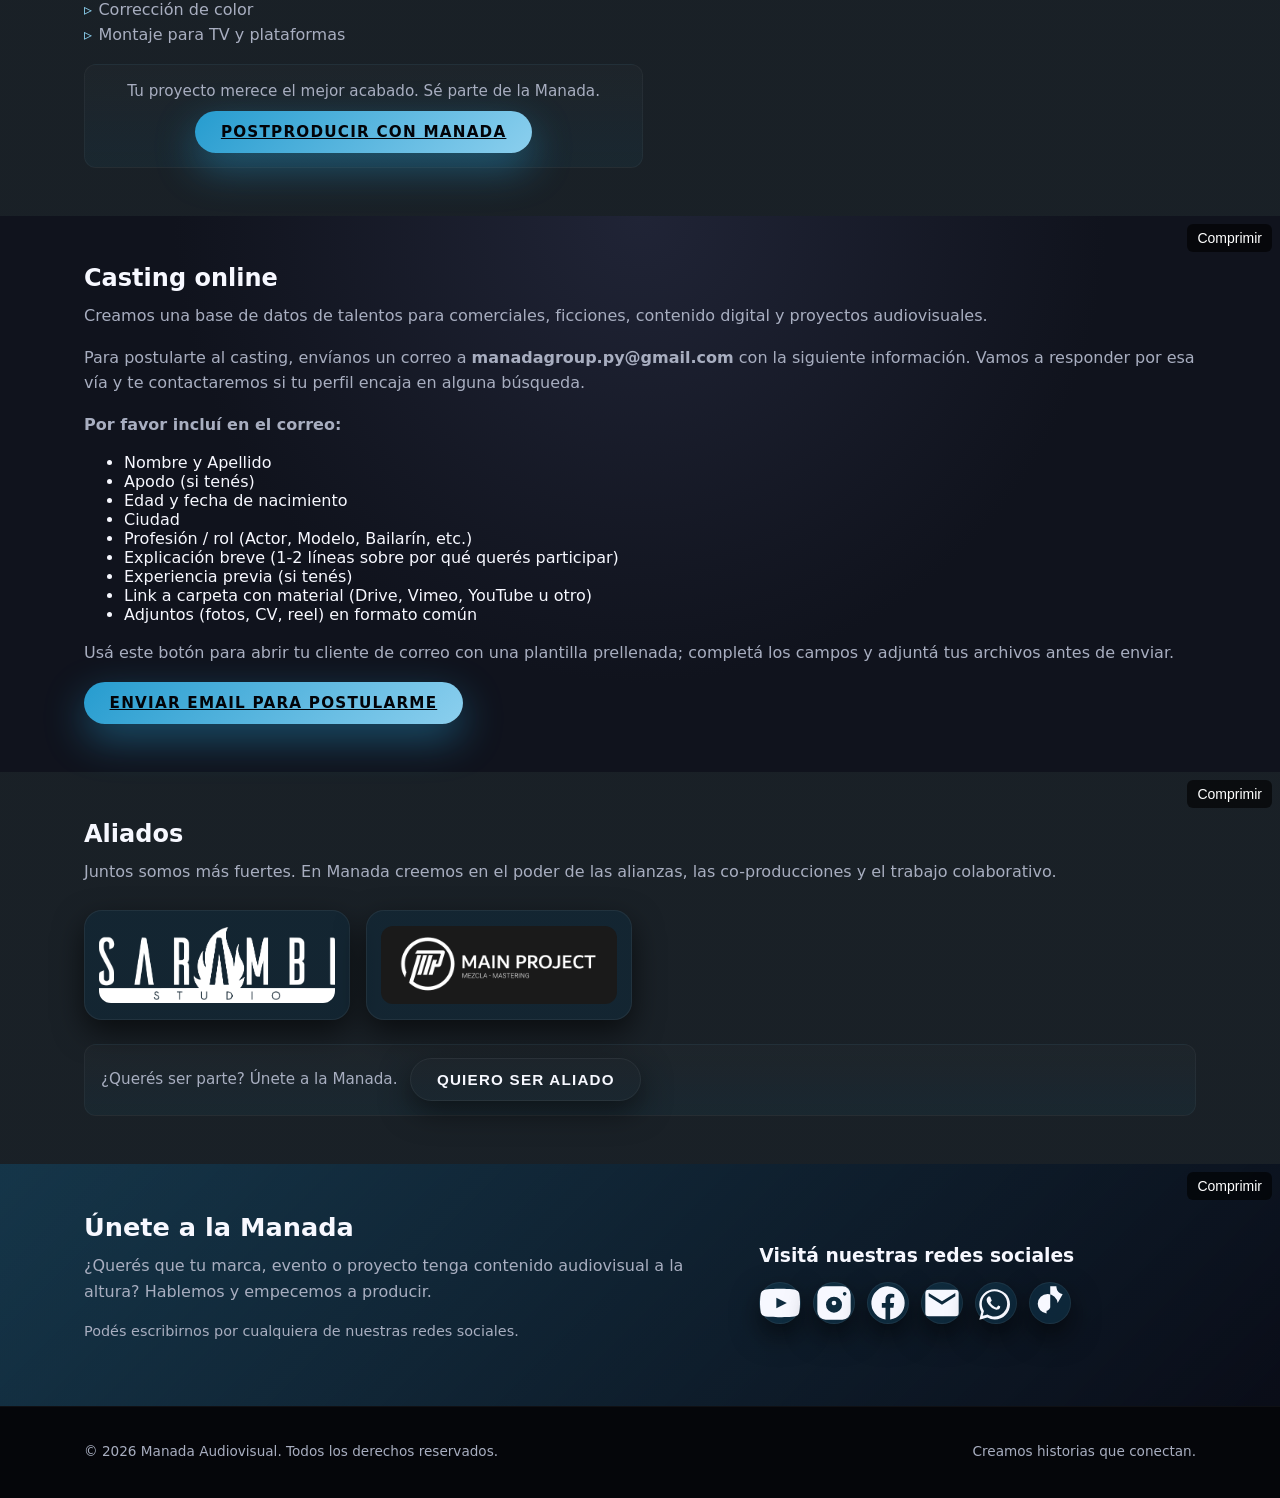
==== commit a3a0b4ab: "12-25 Ofc realise" ====
--- a/index.html
+++ b/index.html
@@ -300,10 +300,11 @@
 
         <div class="video-card">
           <div class="video-wrapper">
-            <a class="video-thumb" href="https://youtu.be/Iv-c90F_fQY?si=BMozI2wunDa3Z7vL" target="_blank" rel="noopener noreferrer">
-              <img src="Otras%20Fotos/solos%202%20afiche%20oficial.jpg" alt="Lo más reciente - Manada Audiovisual" loading="lazy" />
+            <a class="video-thumb" href="https://youtu.be/Iv-c90F_fQY?si=5kQJ-yvSzpcvDx33" target="_blank" rel="noopener noreferrer" title="Ficción Demo Reel - Manada Audiovisual">
+              <img src="Fotos%20para%20la%20pagina/Ficcion%20Logo.jpeg" alt="Ficción Demo Reel - Manada Audiovisual" loading="lazy" />
             </a>
           </div>
+        </div>
 
           <p class="video-caption">
           - Video Oficial | Manada Audiovisual
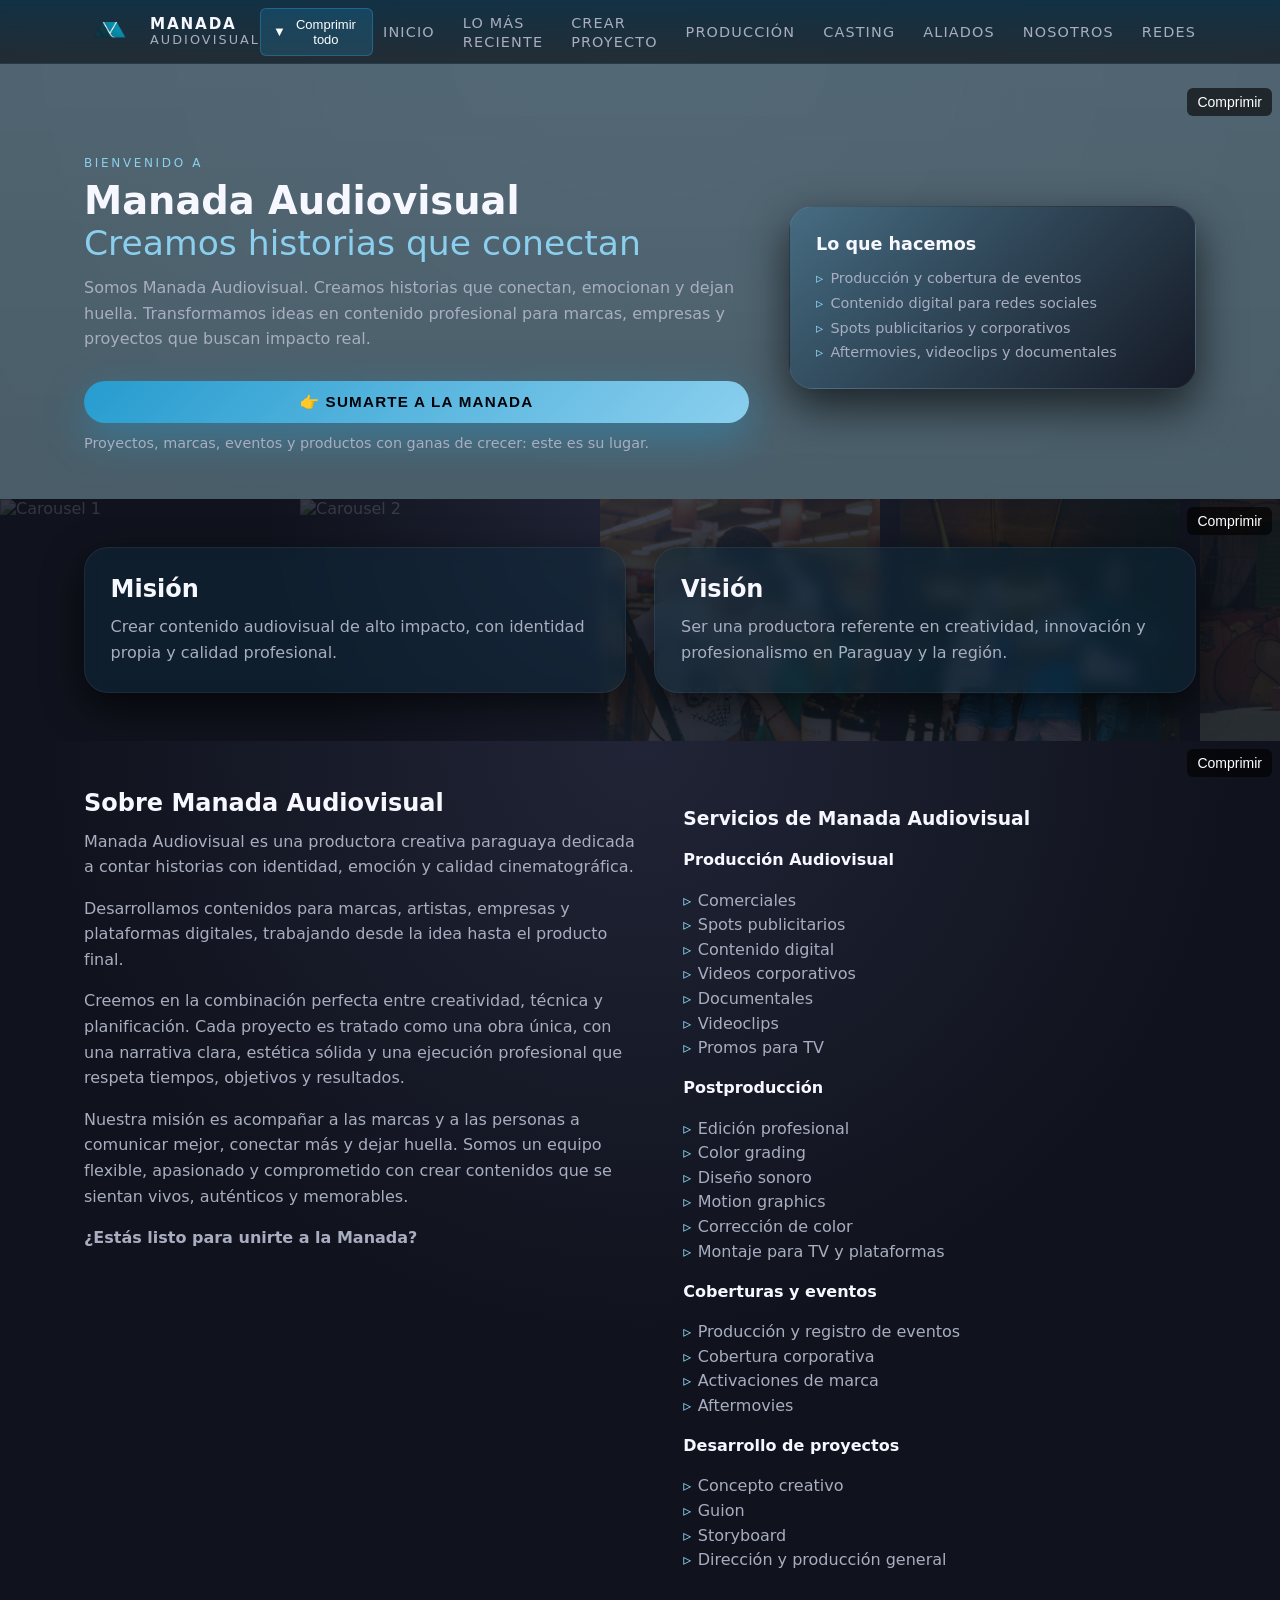
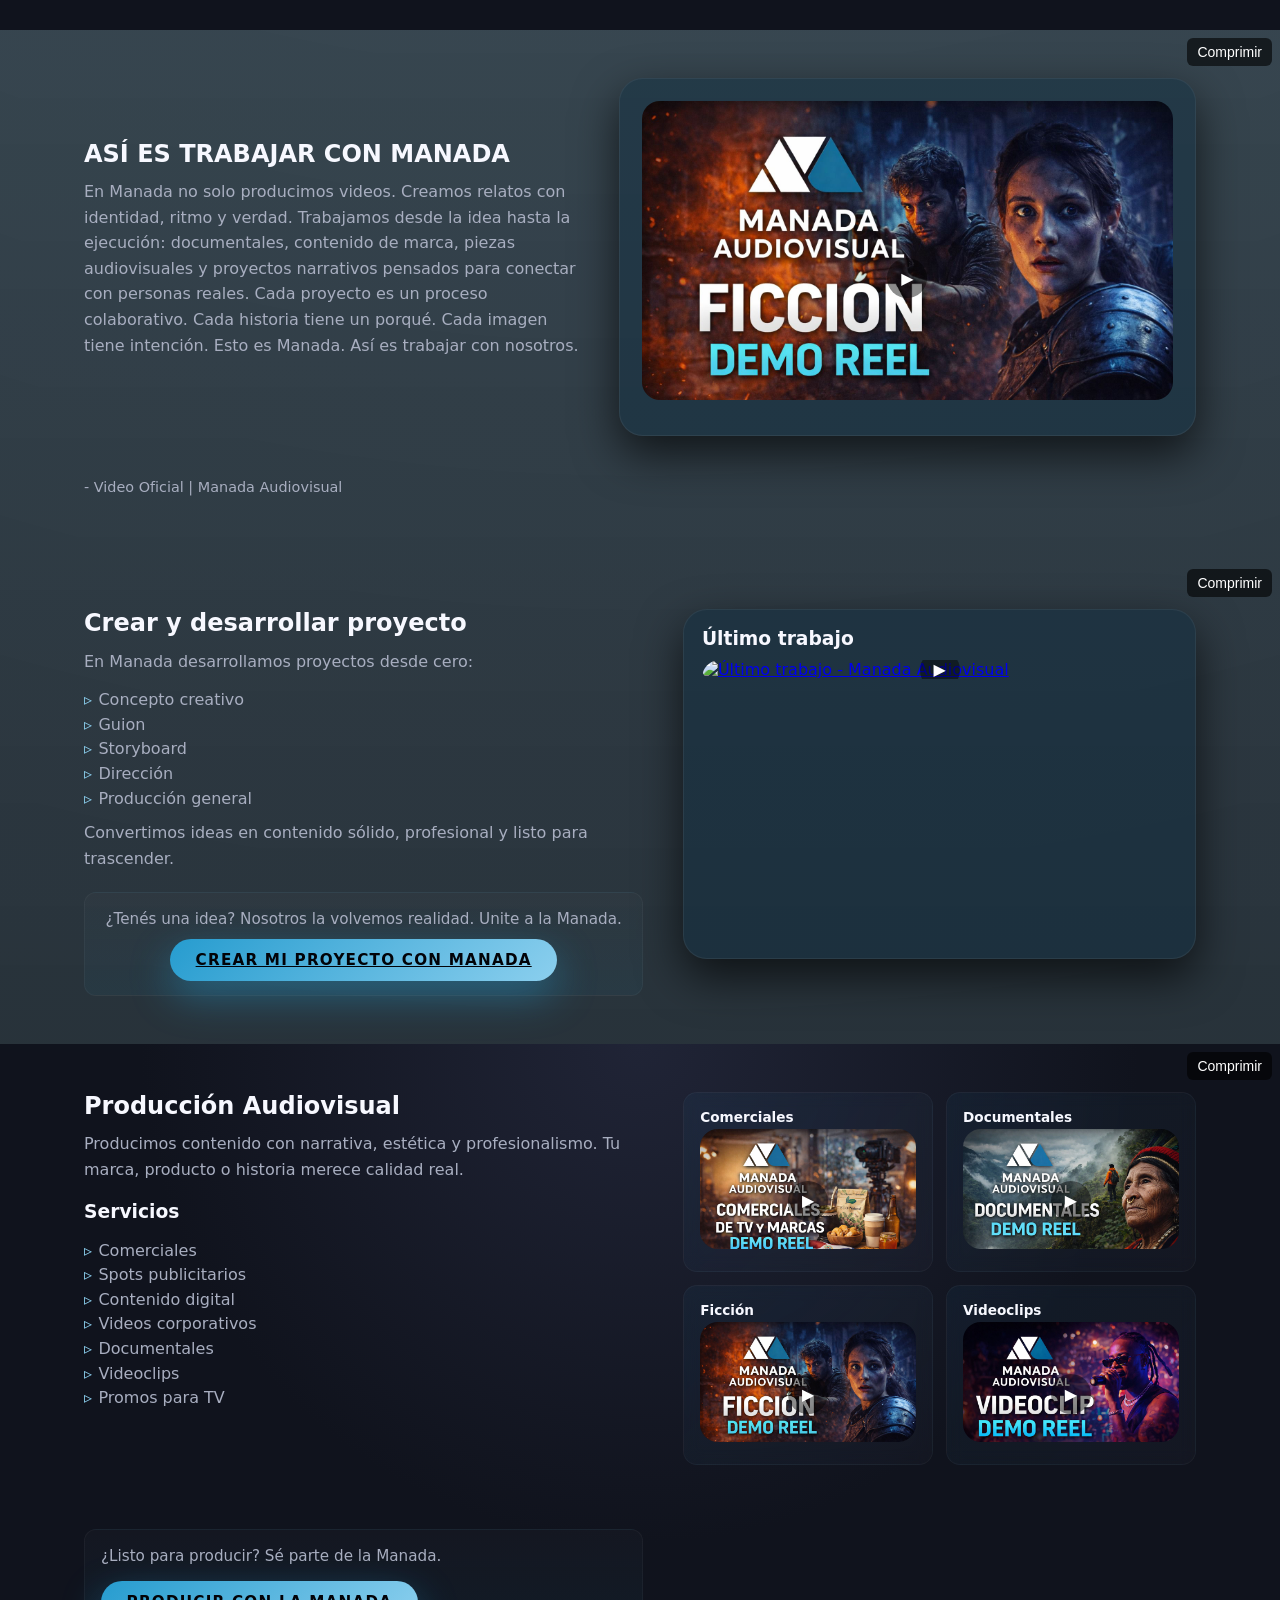
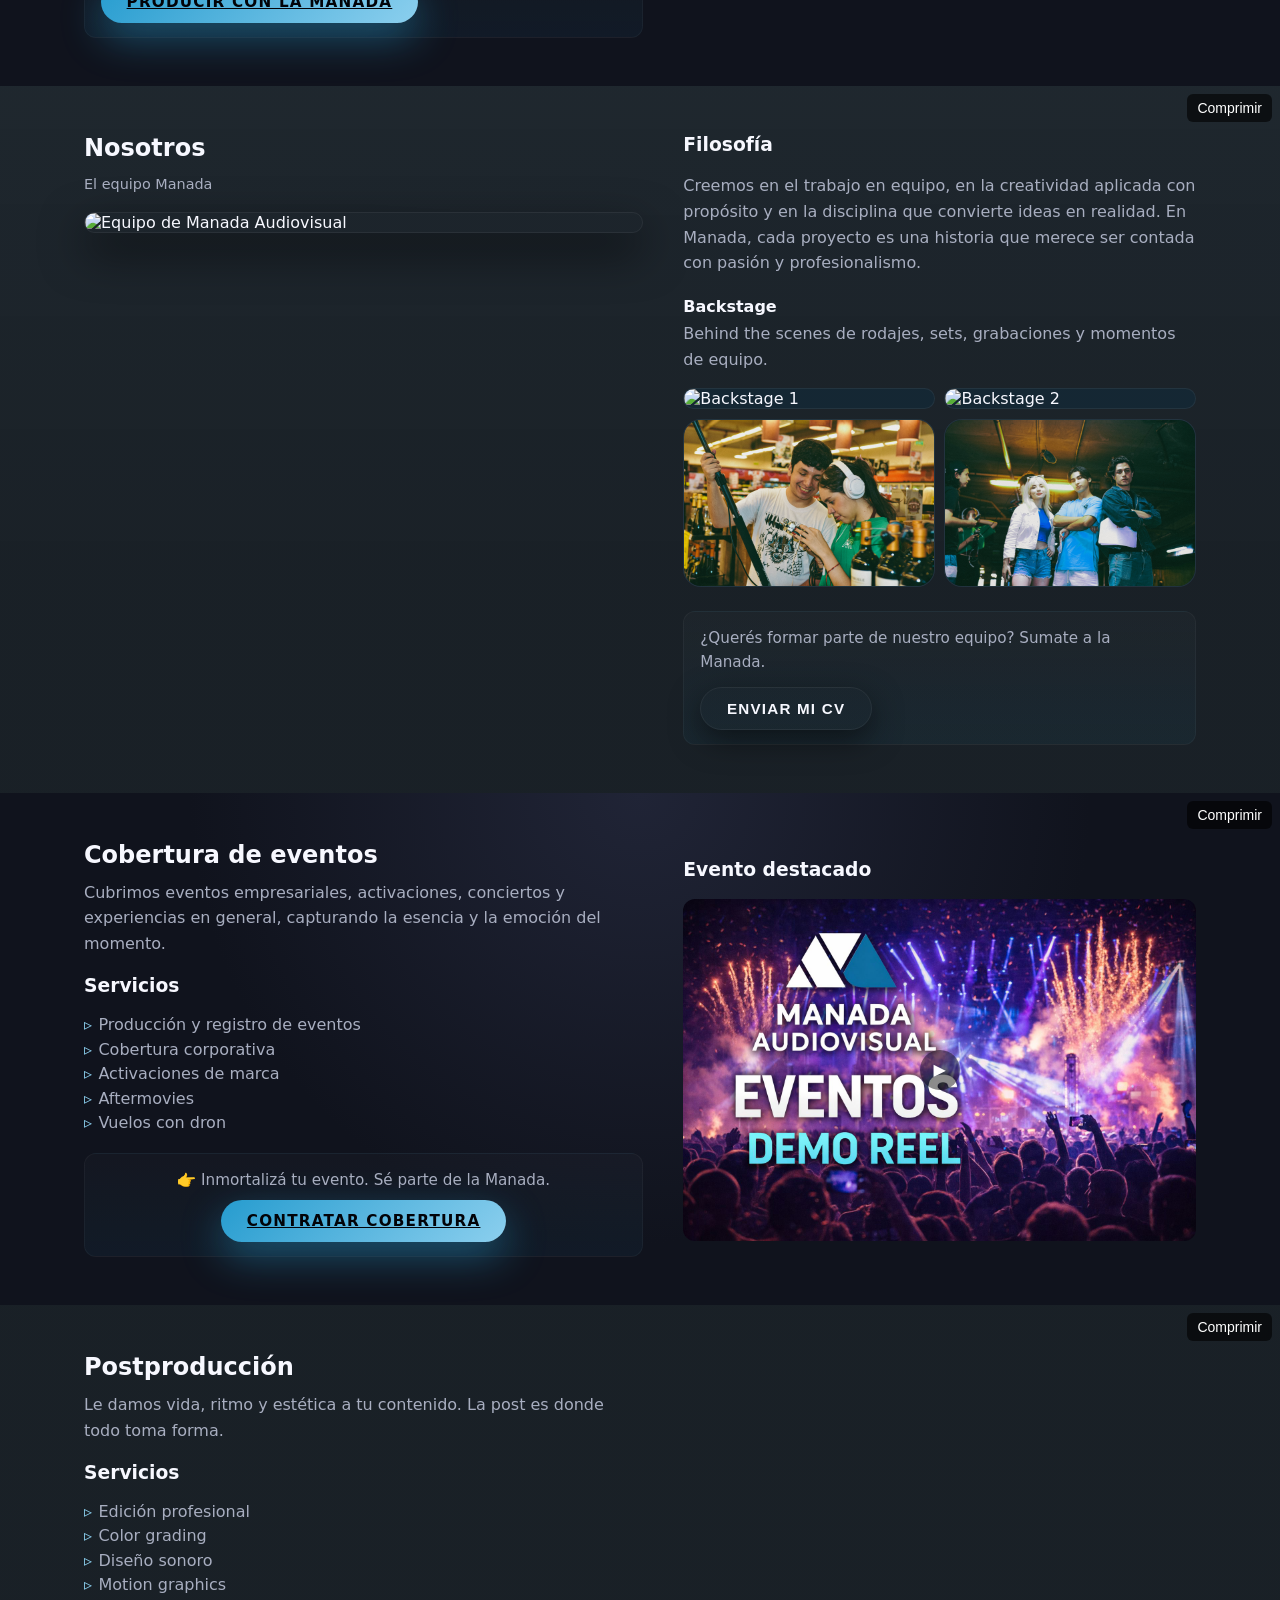
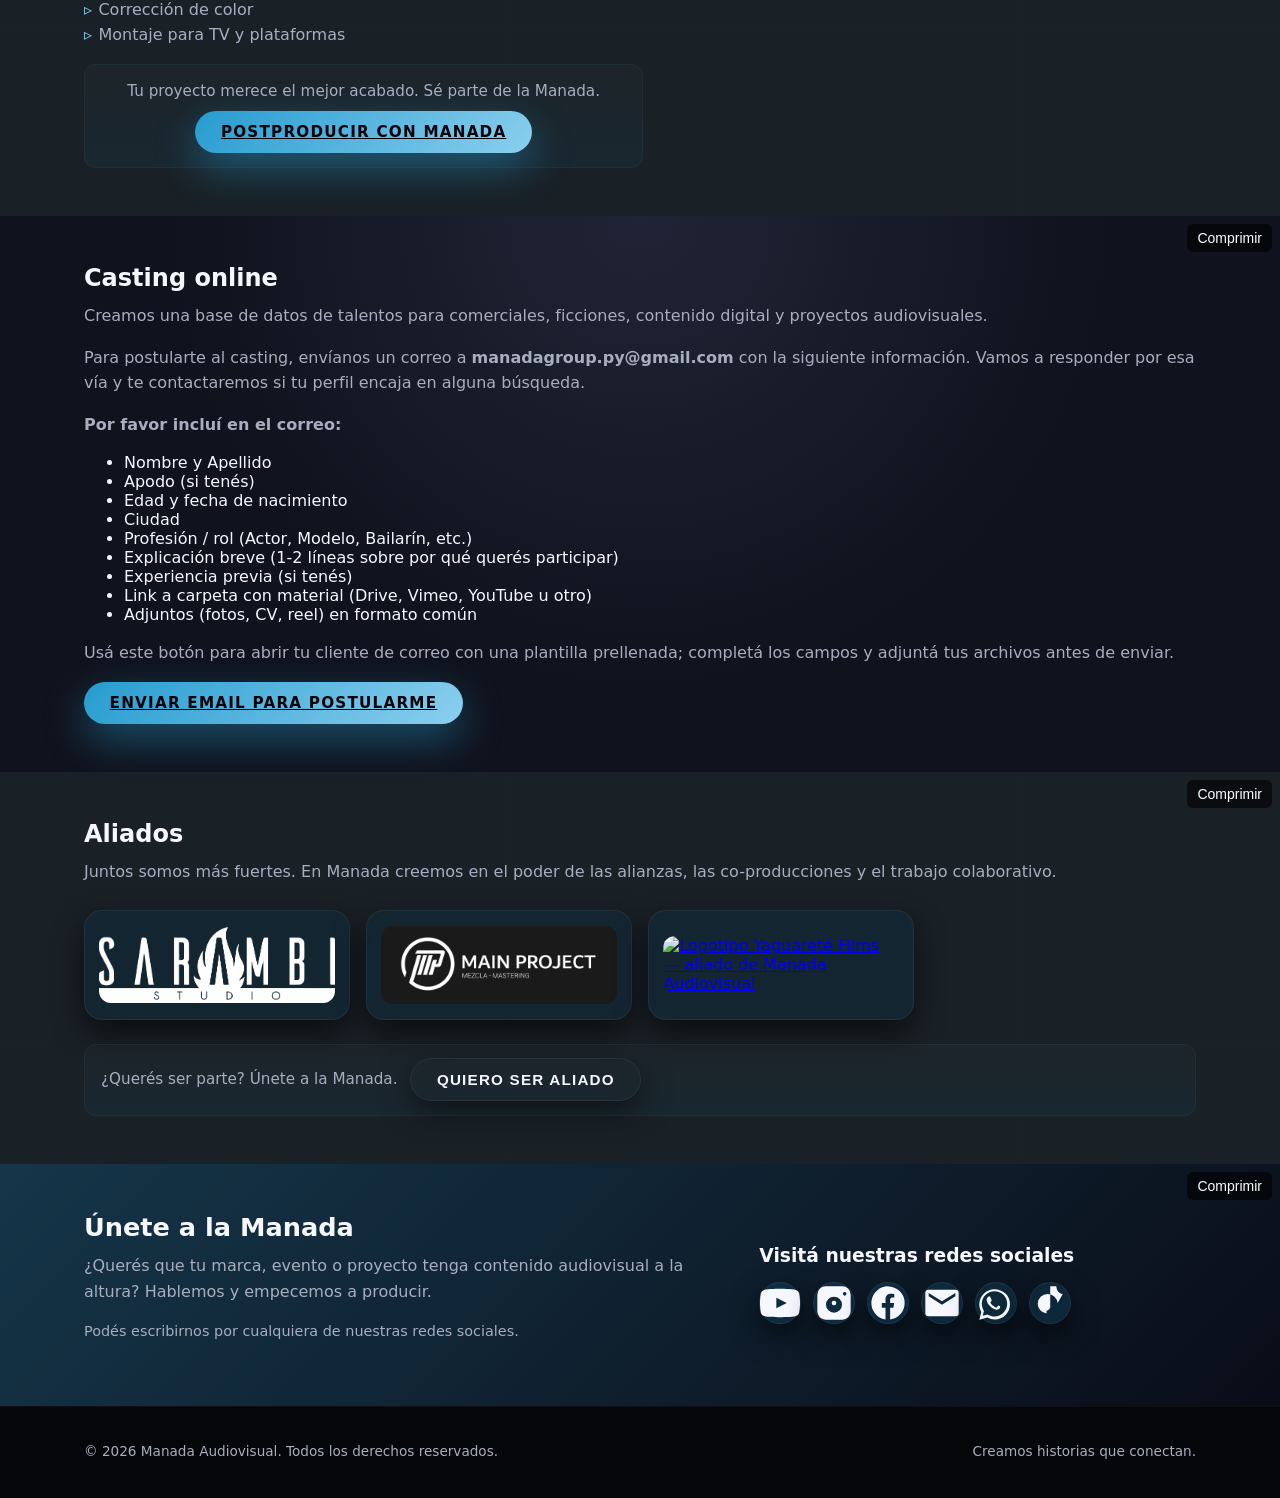
==== commit 410bdf08: "27/01/26" ====
--- a/index.html
+++ b/index.html
@@ -599,8 +599,12 @@
             <a href="https://www.instagram.com/main_project_py" class="aliado-card" target="_blank" rel="noopener noreferrer" aria-label="Main Project">
               <img src="Aliados%20%20Manada/Logotipo%20Main%20Project.png" alt="Logotipo Main Project — aliado de Manada Audiovisual" class="aliado-img" loading="lazy" />
             </a>
-        </div>
-
+
+            <a href="https://www.instagram.com/yaguaretefilms?igsh=MWwyaHF5c3VzOHg3Ng==" class="aliado-card" target="_blank" rel="noopener noreferrer" aria-label="Yaguareté Films">
+              <img src="Aliados%20%20Manada/yaguarete-films.png" alt="Logotipo Yaguareté Films — aliado de Manada Audiovisual" class="aliado-img" loading="lazy" />
+            </a>
+        </div>
+        
         <div class="cta-row">
           <p class="cta-text">
             ¿Querés ser parte? Únete a la Manada.
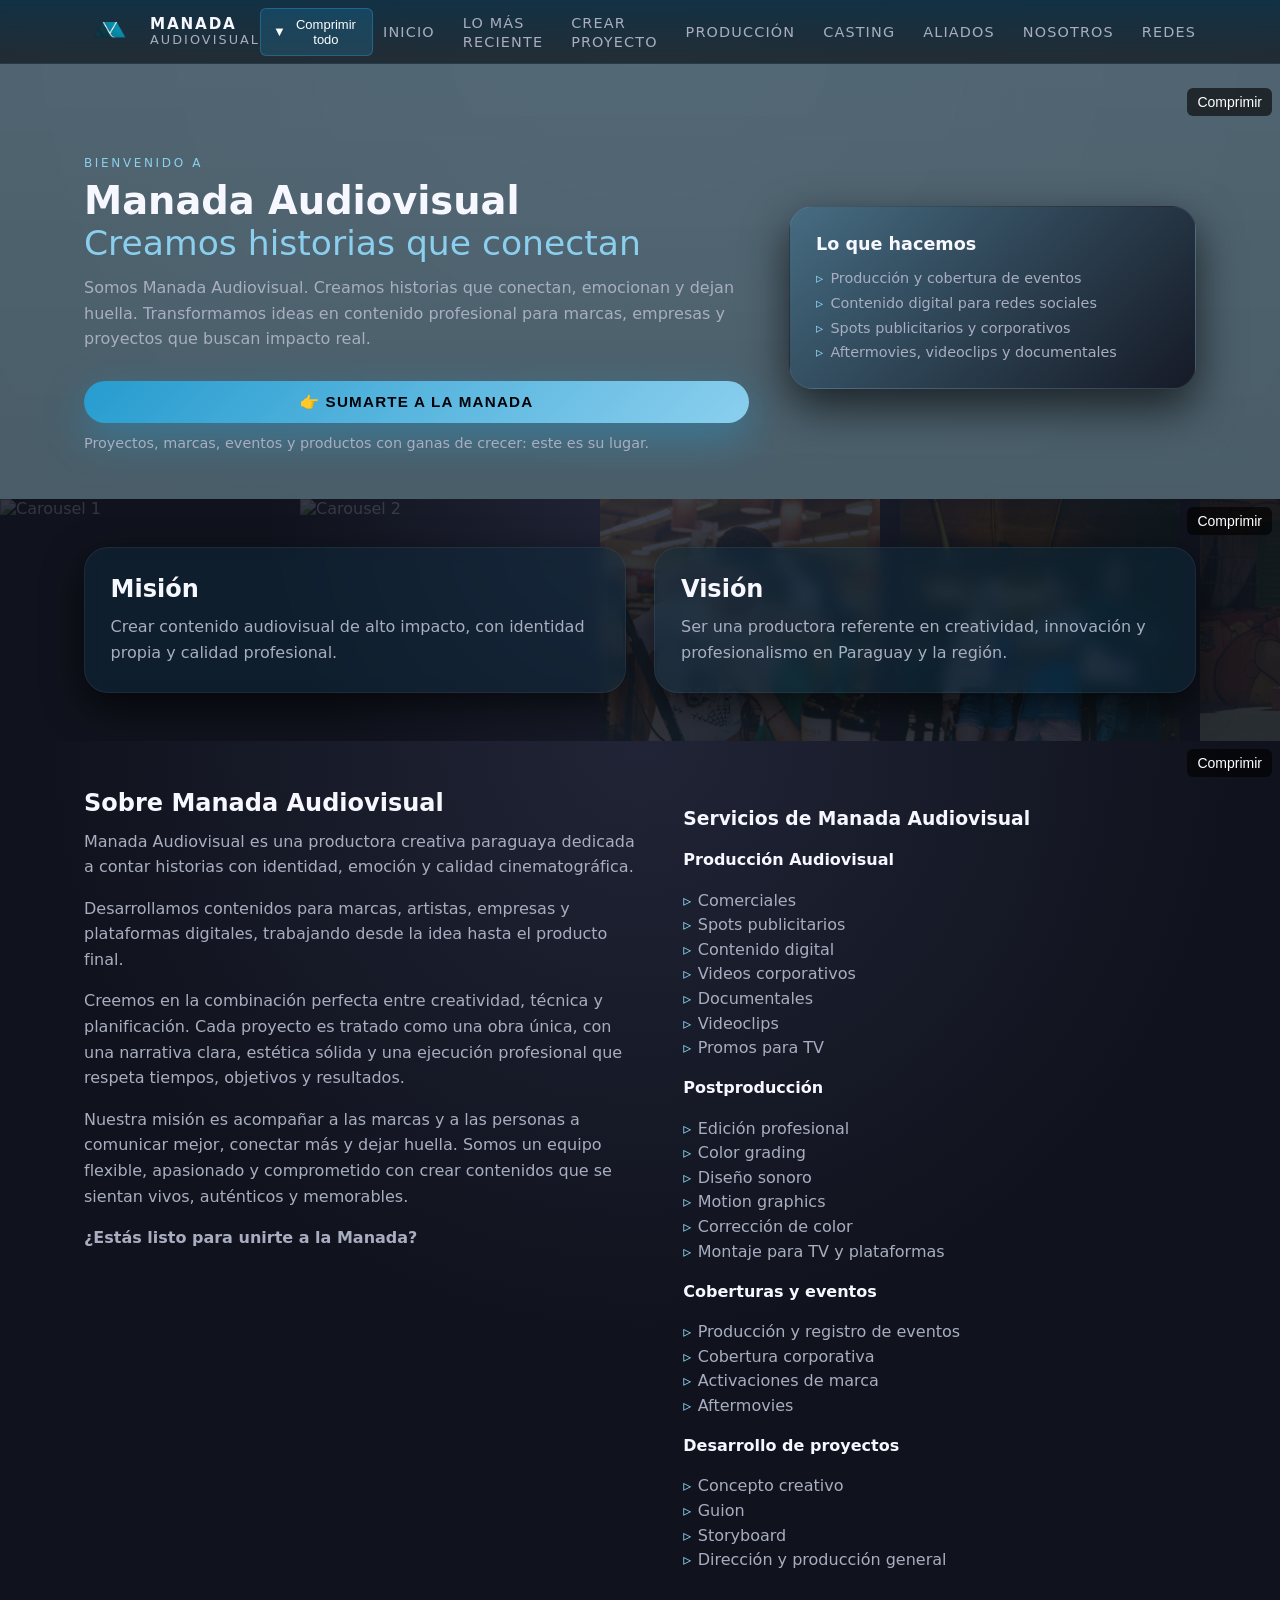
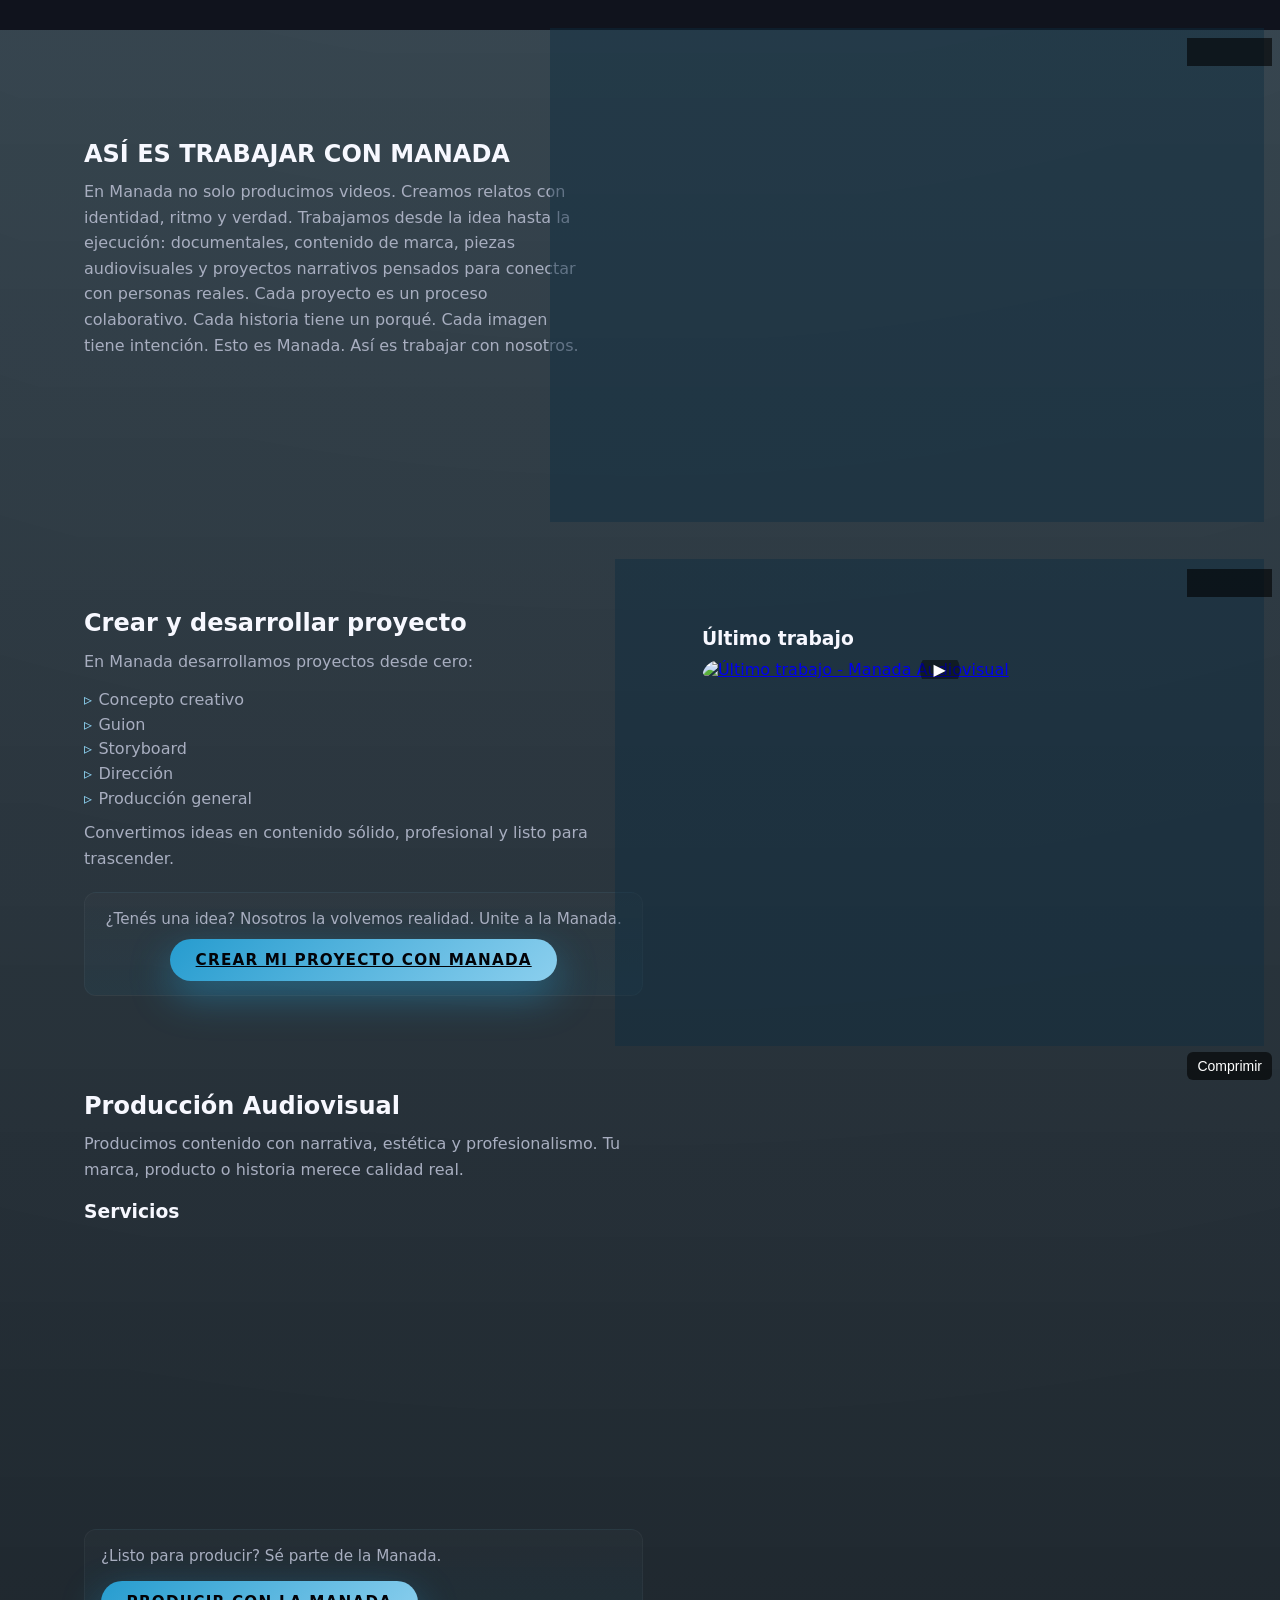
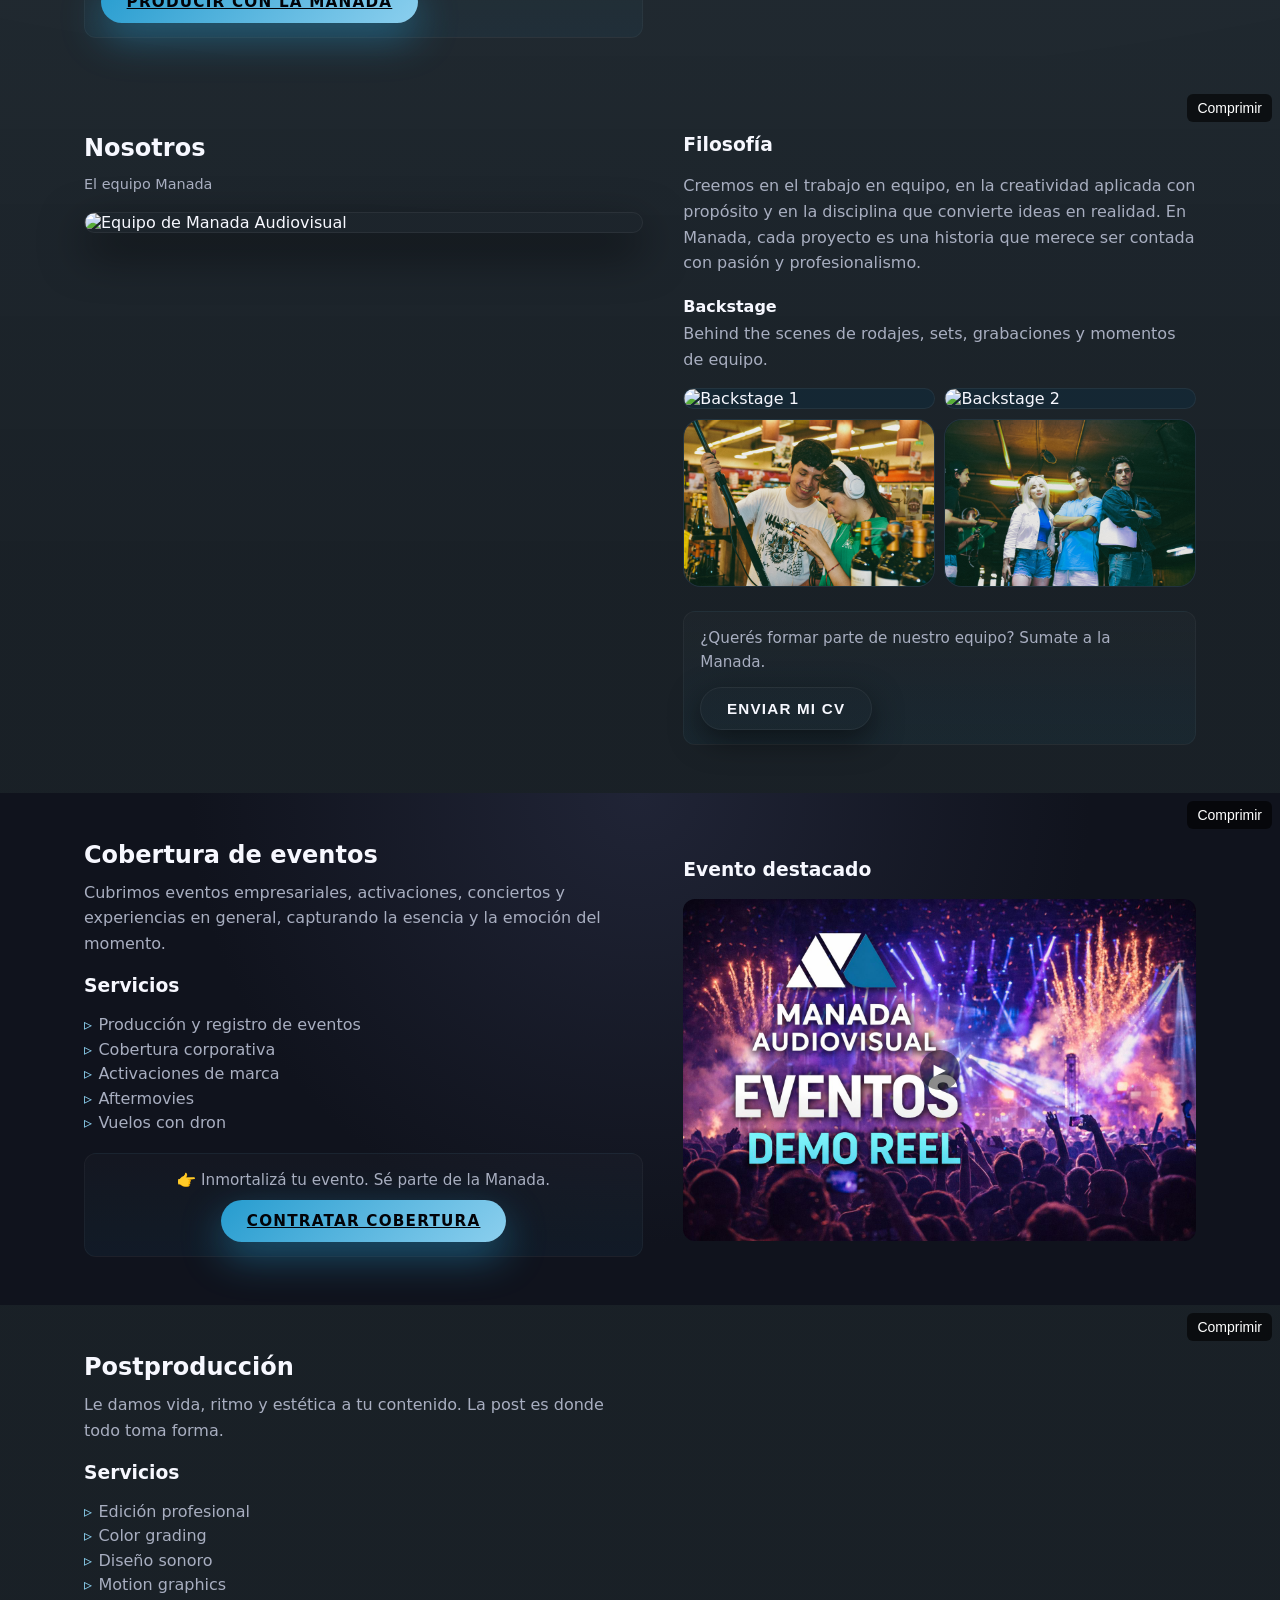
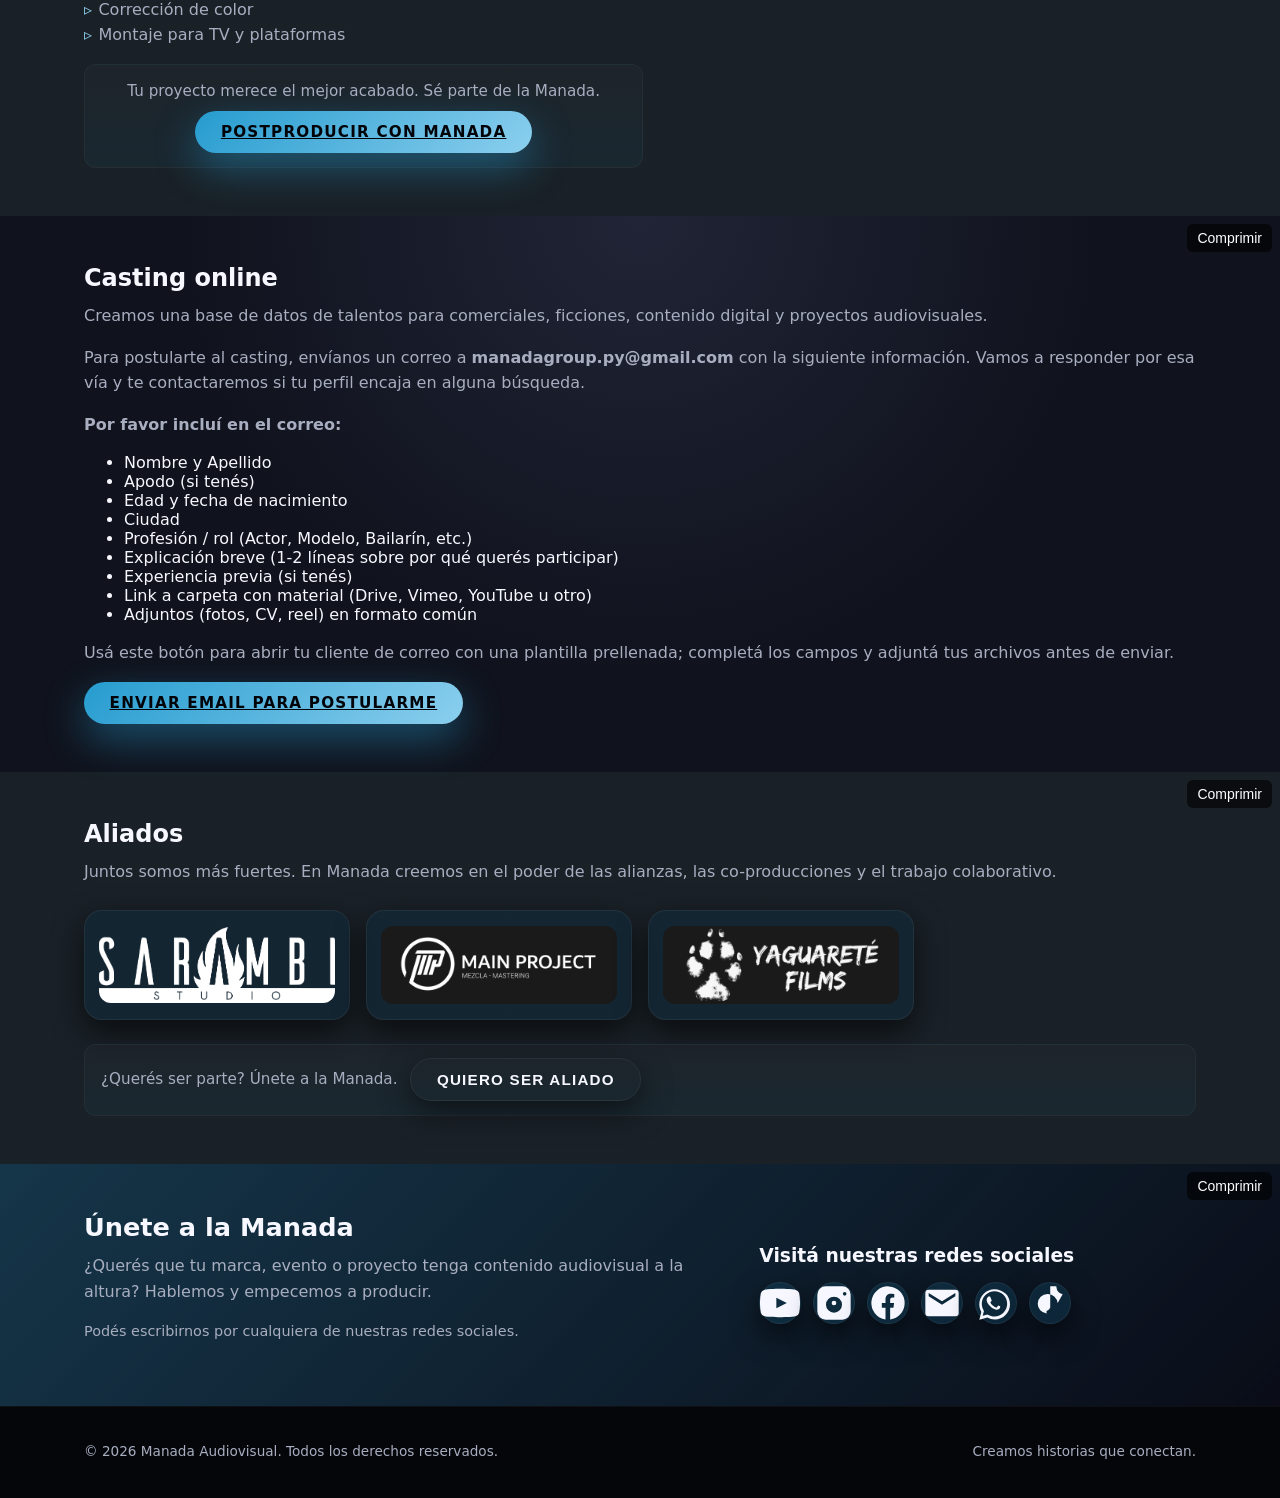
==== commit 374128be: "ok" ====
--- a/index.html
+++ b/index.html
@@ -601,7 +601,7 @@
             </a>
 
             <a href="https://www.instagram.com/yaguaretefilms?igsh=MWwyaHF5c3VzOHg3Ng==" class="aliado-card" target="_blank" rel="noopener noreferrer" aria-label="Yaguareté Films">
-              <img src="Aliados%20%20Manada/yaguarete-films.png" alt="Logotipo Yaguareté Films — aliado de Manada Audiovisual" class="aliado-img" loading="lazy" />
+              <img src="Aliados%20%20Manada/Yaguarete.png" alt="Logotipo Yaguareté Films — aliado de Manada Audiovisual" class="aliado-img" loading="lazy" />
             </a>
         </div>
         
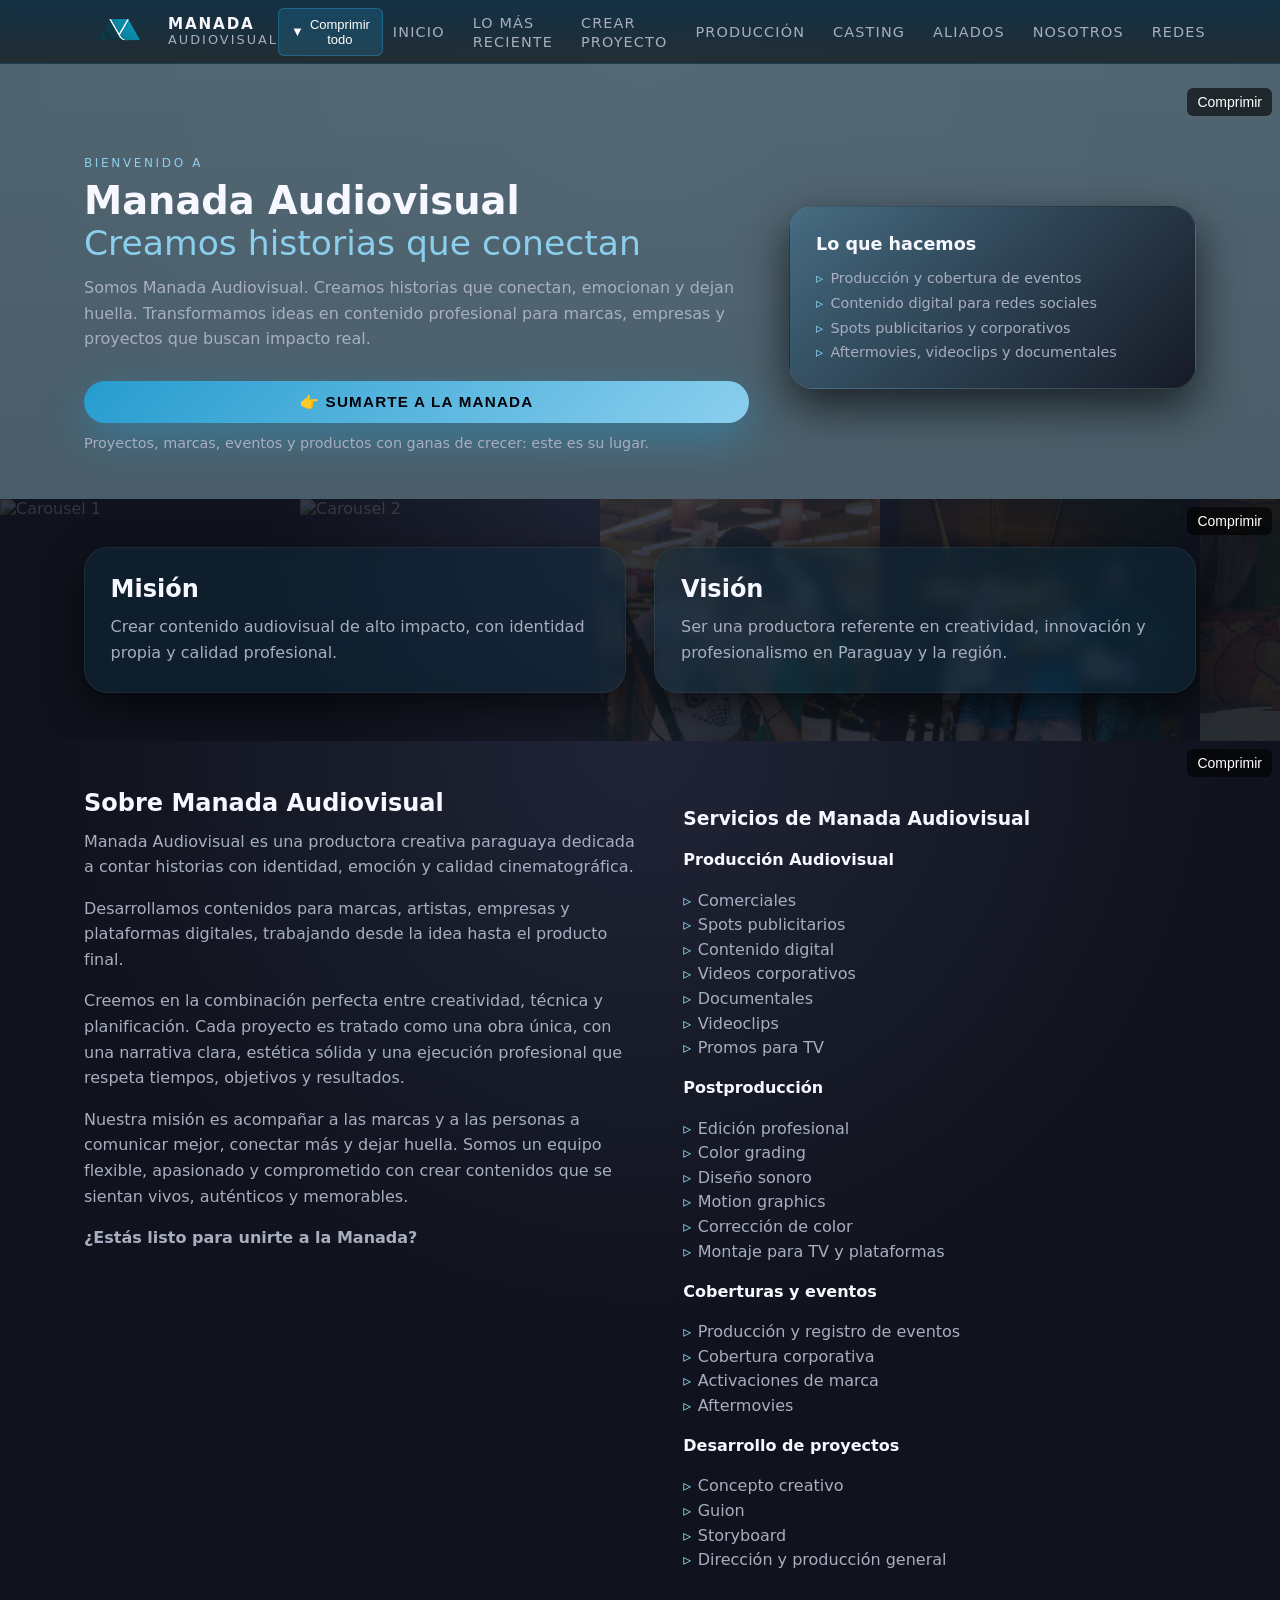
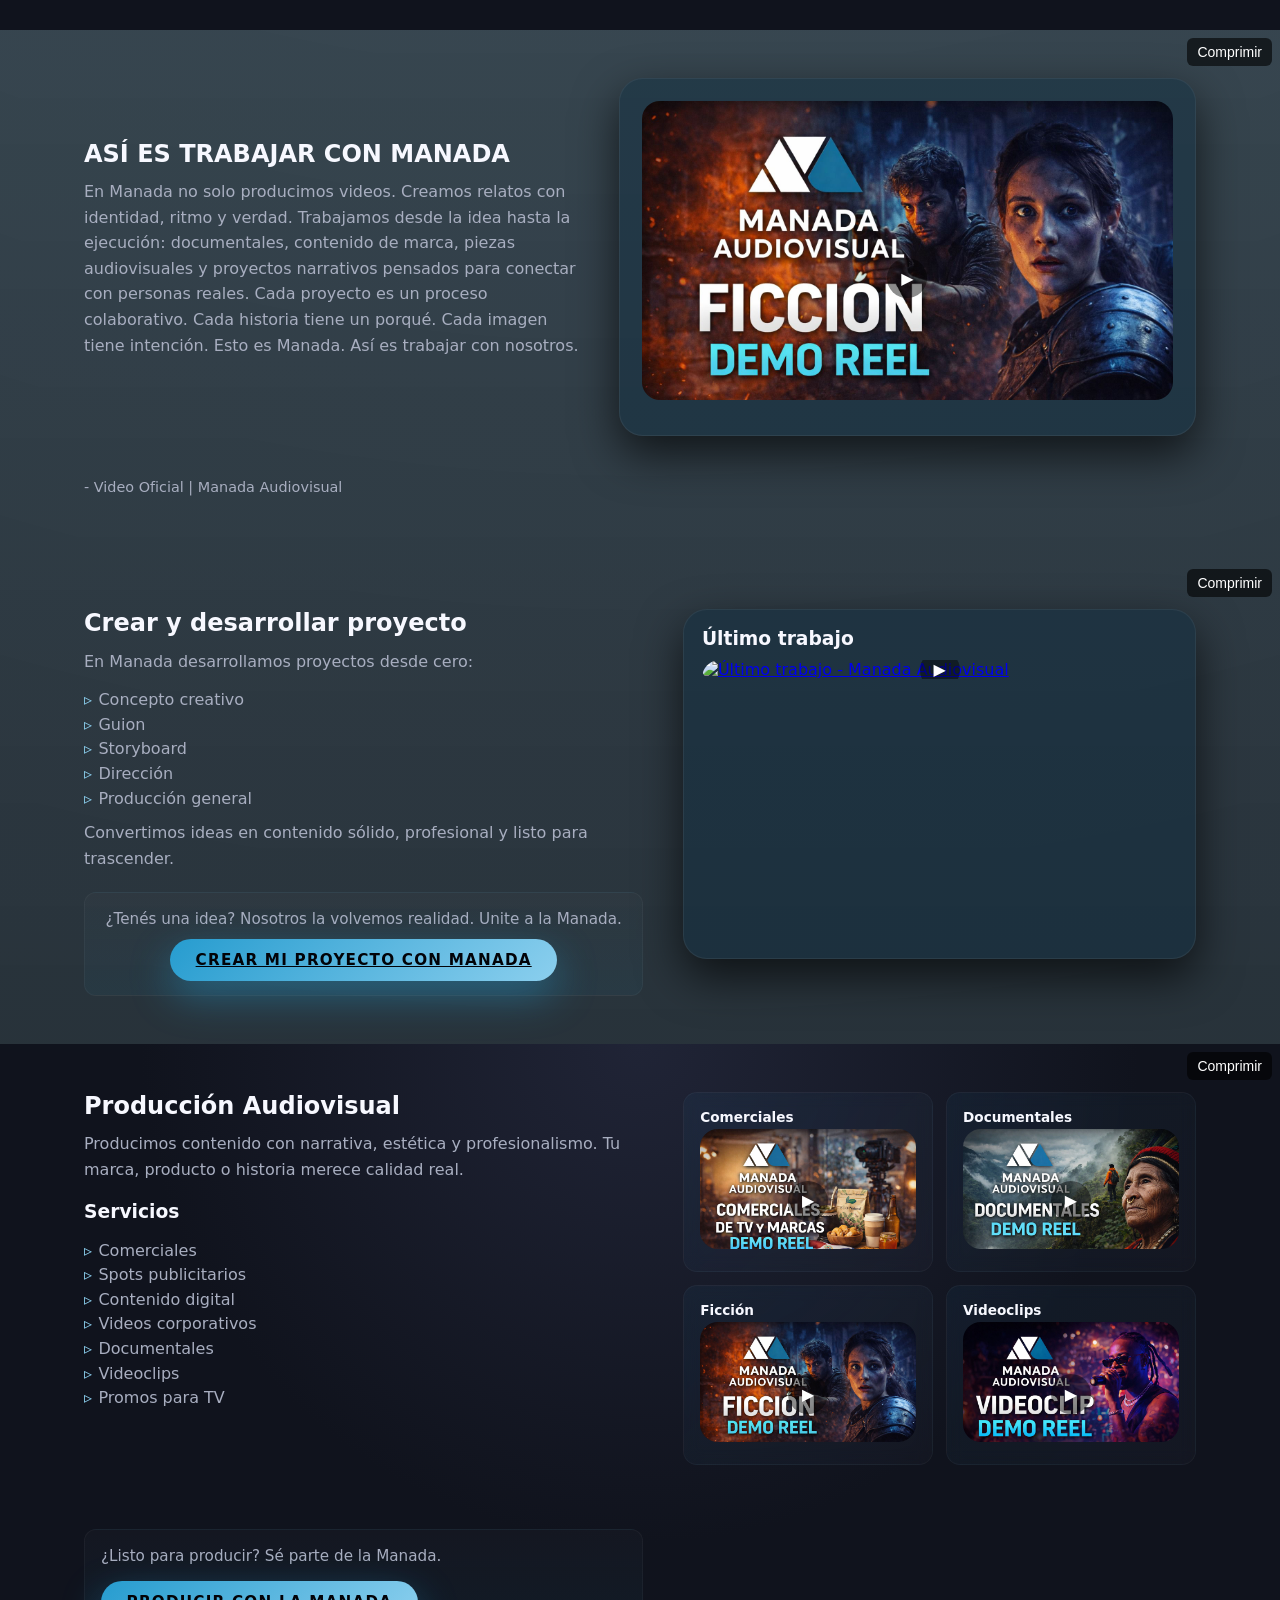
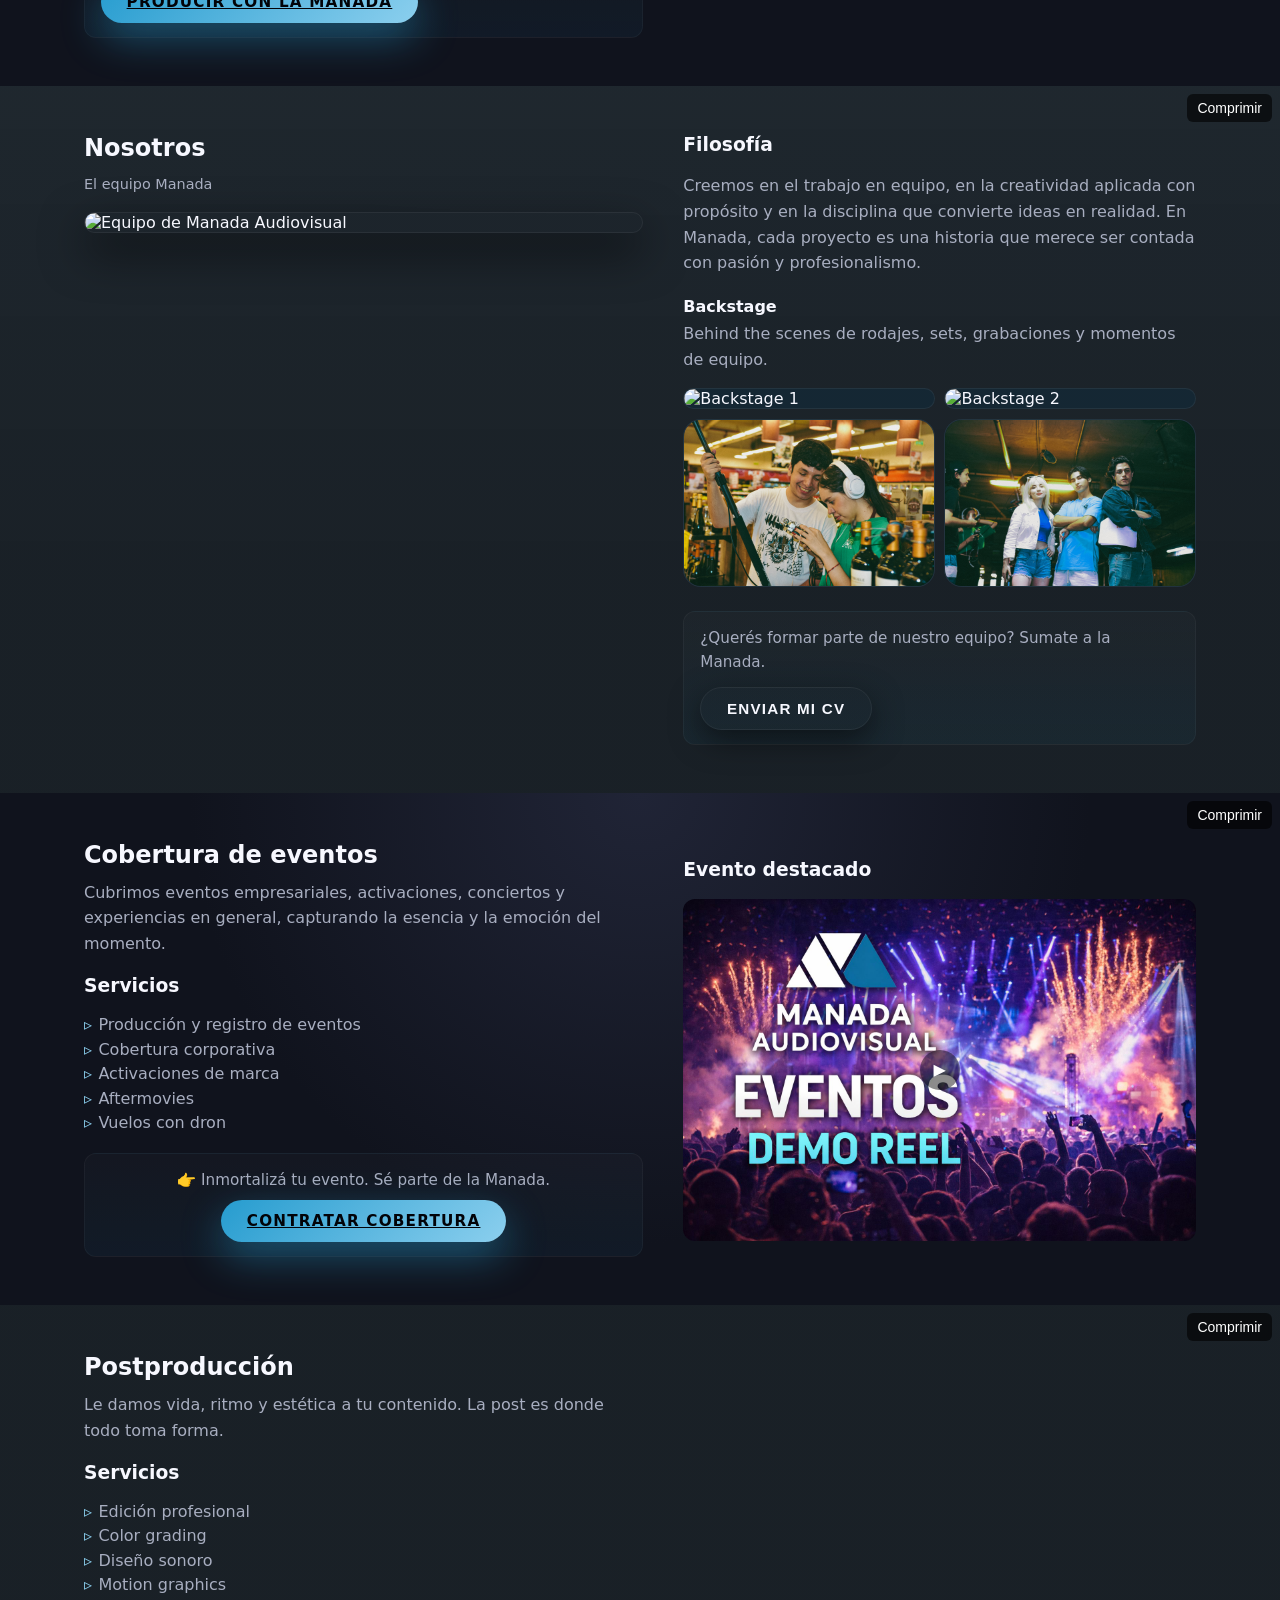
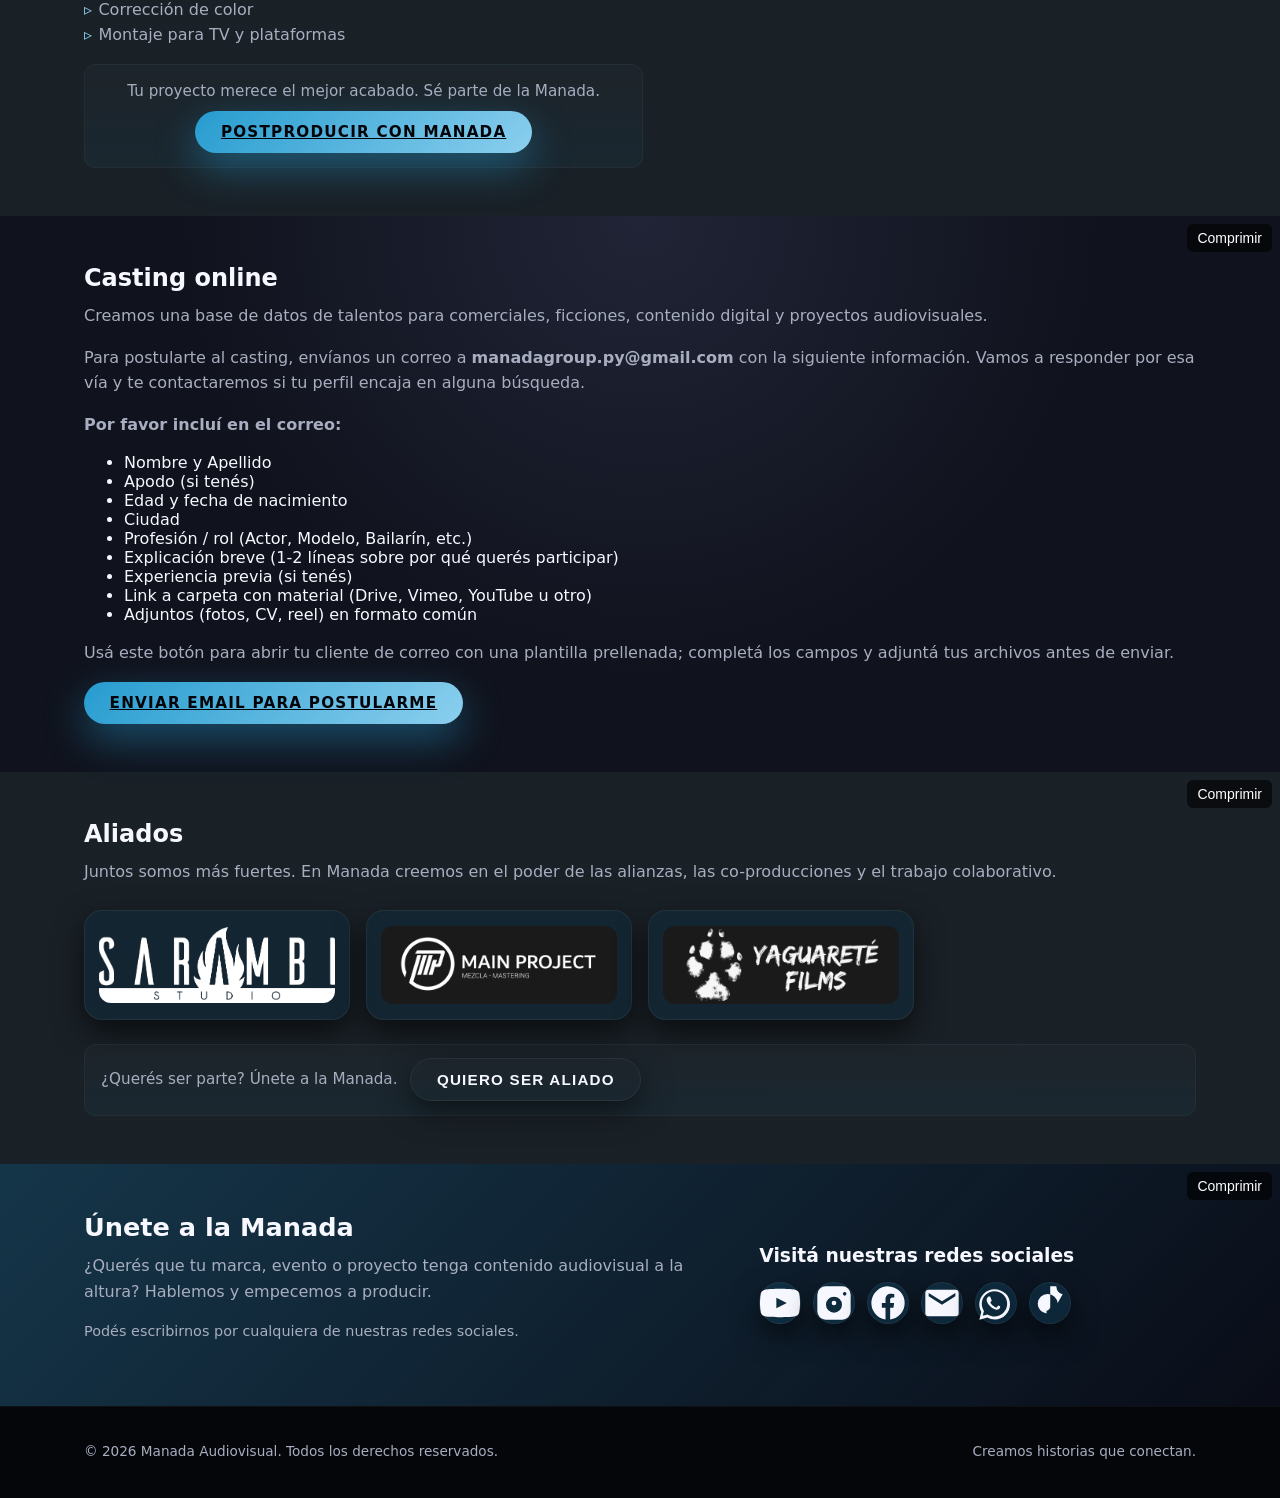
==== commit a9bf2a99: "Improve Manada logo and subtle animations Co-authored-by: Copilot <223556219+Copilot@users.noreply.g" ====
--- a/index.html
+++ b/index.html
@@ -10,11 +10,12 @@
   <meta property="og:title" content="Manada Audiovisual">
   <meta property="og:description" content="Creamos historias que conectan: documentales, comerciales, eventos y más.">
   <meta property="og:type" content="website">
-  <meta property="og:image" content="/assets/og-image.jpg">
-  <link rel="icon" href="/favicon.ico" type="image/x-icon">
-<link rel="shortcut icon" href="/favicon.ico" type="image/x-icon">
-<link rel="icon" href="/logo-192.png" sizes="192x192" type="image/png"> <!-- opcional -->
-<link rel="apple-touch-icon" href="/logo-192.png"> <!-- opcional para iOS -->
+  <meta property="og:url" content="https://manada.com.py/">
+  <meta property="og:image" content="https://manada.com.py/Fotos%20para%20la%20pagina/SOLAMENTE%20LOGO.png">
+  <meta property="og:image:alt" content="Logo de Manada Audiovisual">
+  <link rel="canonical" href="https://manada.com.py/">
+  <link rel="icon" href="/favicon.png" sizes="96x96" type="image/png">
+  <link rel="apple-touch-icon" href="/favicon.png">
 
   <link rel="stylesheet" href="styles.css" />
 
@@ -92,7 +93,7 @@
   <header class="main-header">
     <div class="container nav-container">
       <div class="logo-wrapper">
-        <img src="Fotos%20para%20la%20pagina/SOLAMENTE%20LOGO.png" alt="Logo Manada Audiovisual" class="logo-img" loading="lazy" />
+        <img src="Fotos%20para%20la%20pagina/SOLAMENTE%20LOGO.png" alt="Logo Manada Audiovisual" class="logo-img" fetchpriority="high" decoding="async" />
         <div class="logo">
           <span class="logo-main">Manada</span>
           <span class="logo-sub">Audiovisual</span>
@@ -841,8 +842,8 @@
     "@context": "https://schema.org",
     "@type": "Organization",
     "name": "Manada Audiovisual",
-    "url": "https://manadaaudiovisual.com",
-    "logo": "https://manadaaudiovisual.com/Fotos%20para%20la%20pagina/SOLAMENTE%20LOGO.png",
+    "url": "https://manada.com.py/",
+    "logo": "https://manada.com.py/Fotos%20para%20la%20pagina/SOLAMENTE%20LOGO.png",
     "description": "Producción audiovisual: documentales, comerciales, eventos y postproducción en Paraguay",
     "sameAs": [
       "https://www.instagram.com/manadapy",
@@ -869,9 +870,9 @@
     "@context": "https://schema.org",
     "@type": "LocalBusiness",
     "name": "Manada Audiovisual",
-    "url": "https://manadaaudiovisual.com",
-    "logo": "https://manadaaudiovisual.com/Fotos%20para%20la%20pagina/SOLAMENTE%20LOGO.png",
-    "image": "https://manadaaudiovisual.com/Fotos%20para%20la%20pagina/SOLAMENTE%20LOGO.png",
+    "url": "https://manada.com.py/",
+    "logo": "https://manada.com.py/Fotos%20para%20la%20pagina/SOLAMENTE%20LOGO.png",
+    "image": "https://manada.com.py/Fotos%20para%20la%20pagina/SOLAMENTE%20LOGO.png",
     "description": "Producción audiovisual profesional: documentales, comerciales, eventos y postproducción en Paraguay",
     "address": {
       "@type": "PostalAddress",
@@ -902,7 +903,7 @@
     "@type": "VideoObject",
     "name": "Manada Audiovisual - Así es trabajar con nosotros",
     "description": "Video oficial de Manada Audiovisual - Producción audiovisual profesional",
-    "thumbnailUrl": "https://manadaaudiovisual.com/Otras%20Fotos/solos%202%20afiche%20oficial.jpg",
+    "thumbnailUrl": "https://manada.com.py/Otras%20Fotos/solos%202%20afiche%20oficial.jpg",
     "uploadDate": "2025-12-22",
     "duration": "PT5M",
     "url": "https://youtu.be/tMDzT0zSssM"
--- a/styles.css
+++ b/styles.css
@@ -64,11 +64,11 @@
   font-family: system-ui, -apple-system, BlinkMacSystemFont, "Segoe UI", sans-serif;
 }
 
-/* Efecto de fade-in al scroll */
+/* Entrada sutil al desplazarse por la página */
 @keyframes fadeInUp {
   from {
     opacity: 0;
-    transform: translateY(30px);
+    transform: translateY(14px);
   }
   to {
     opacity: 1;
@@ -77,7 +77,7 @@
 }
 
 .fade-in {
-  animation: fadeInUp 0.8s ease-out forwards;
+  animation: fadeInUp 0.55s ease-out both;
 }
 
 /* ================================
@@ -144,10 +144,17 @@
 }
 
 .logo-img {
-  height: 50px;
-  width: auto;
+  width: 68px;
+  height: 48px;
   max-height: 100%;
-  object-fit: contain;
+  object-fit: cover;
+  object-position: center 45%;
+  border-radius: 6px;
+  transition: transform var(--transition-fast);
+}
+
+.logo-wrapper:hover .logo-img {
+  transform: scale(1.04);
 }
 
 .logo {
@@ -177,6 +184,7 @@
   }
 
   .logo-img {
+    width: 56px;
     height: 40px;
   }
 
@@ -1114,3 +1122,18 @@
     grid-template-columns: minmax(0, 1fr);
   }
 }
+
+@media (prefers-reduced-motion: reduce) {
+  html {
+    scroll-behavior: auto;
+  }
+
+  *,
+  *::before,
+  *::after {
+    animation-duration: 0.01ms !important;
+    animation-iteration-count: 1 !important;
+    scroll-behavior: auto !important;
+    transition-duration: 0.01ms !important;
+  }
+}
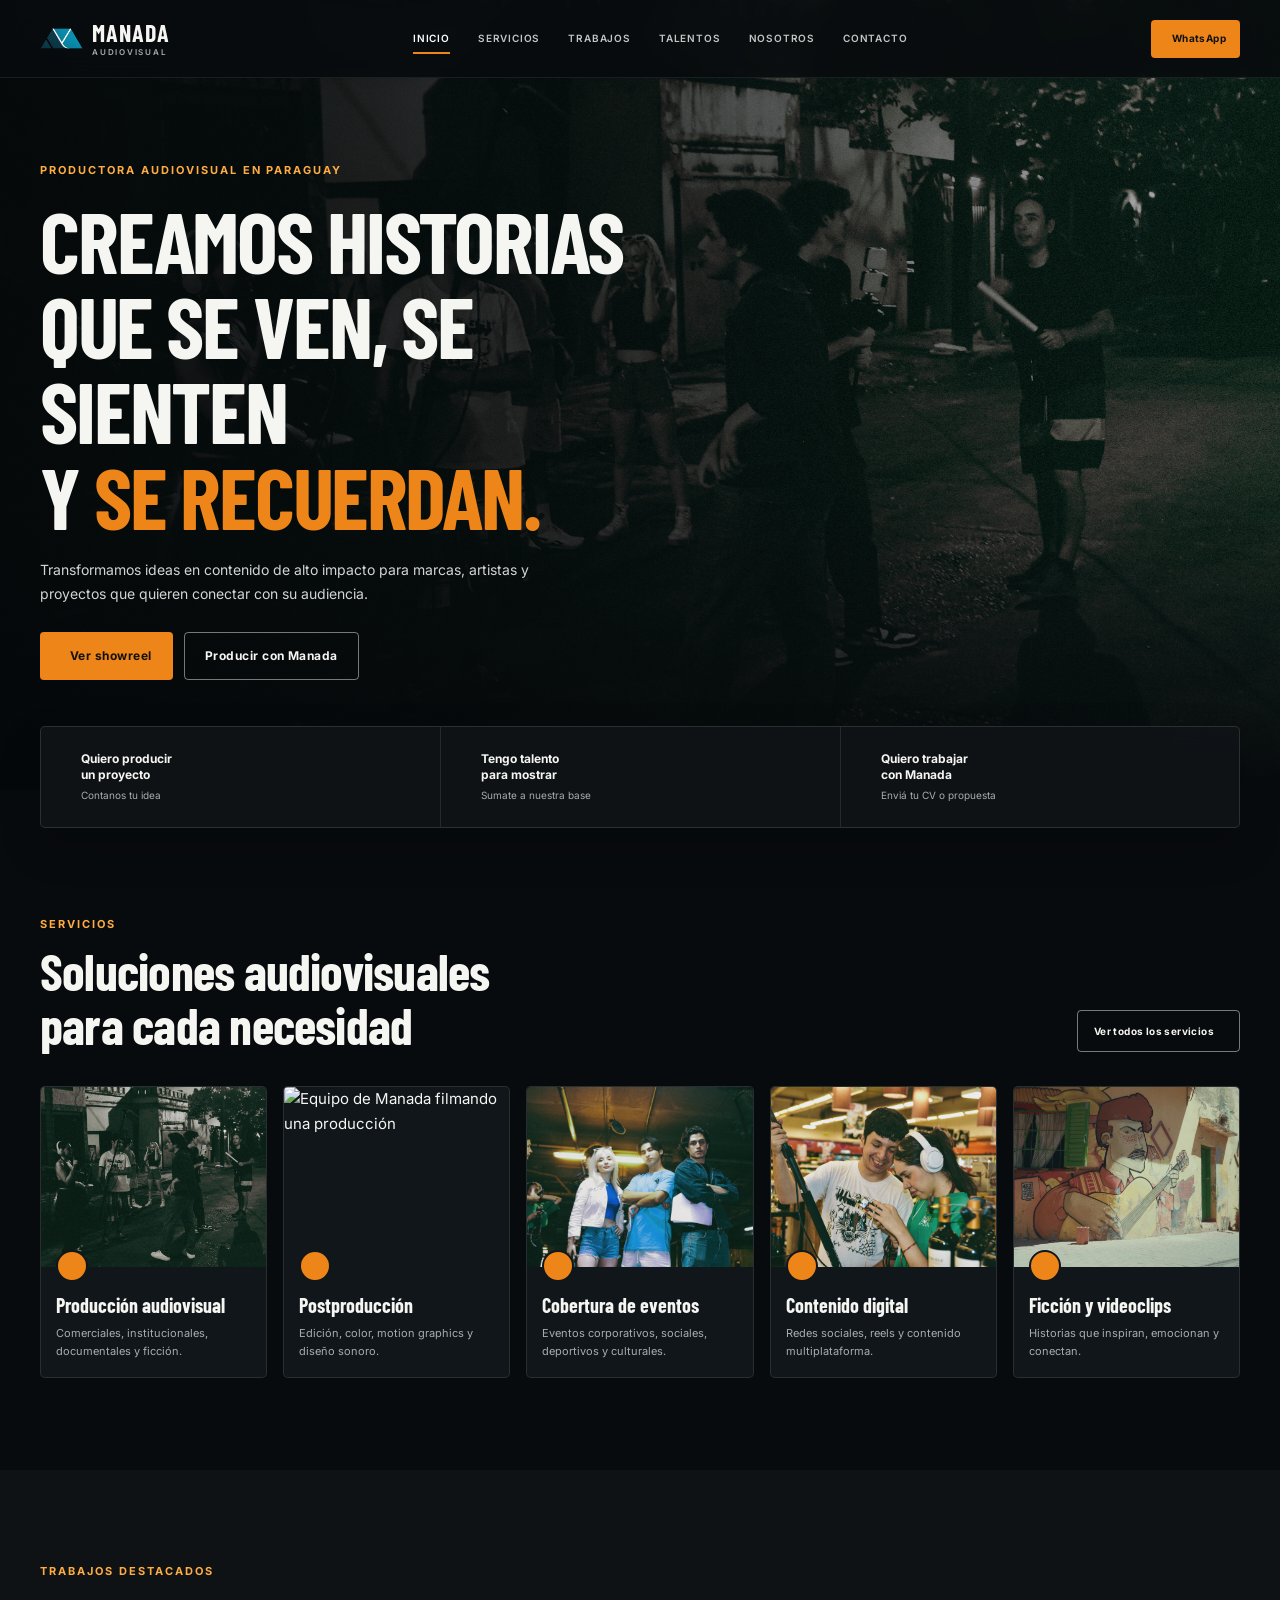
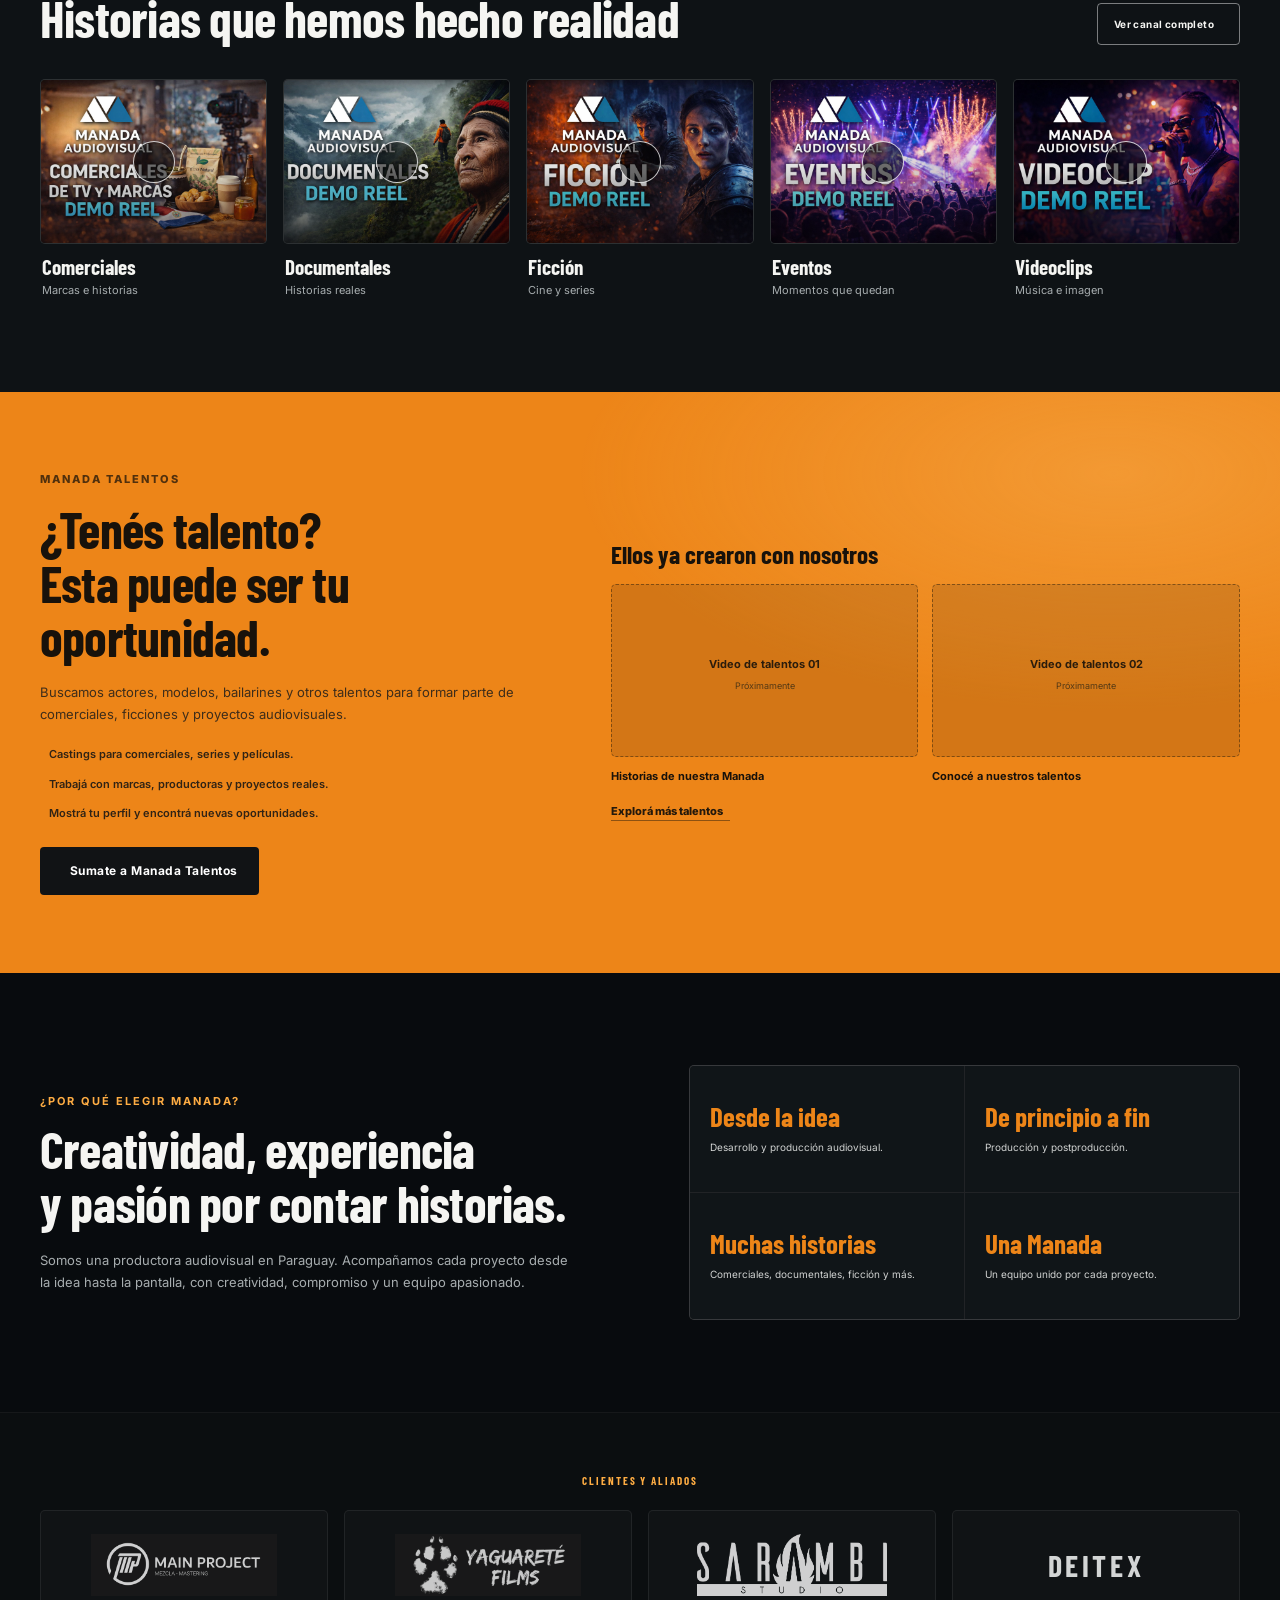
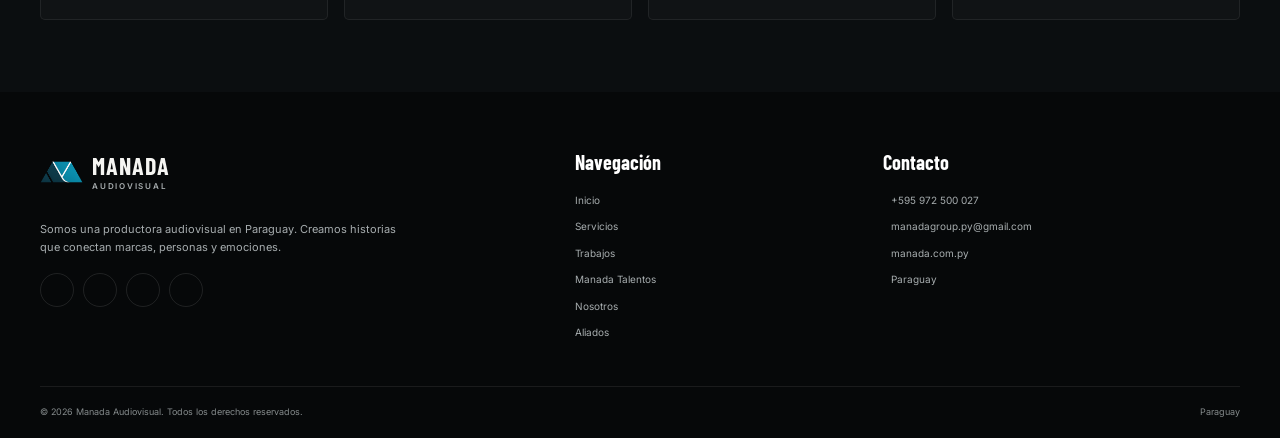
==== commit 4a4e5347: "Redesign Manada website experience Co-authored-by: Copilot <223556219+Copilot@users.noreply.github.c" ====
--- a/index.html
+++ b/index.html
@@ -3,848 +3,292 @@
 <head>
   <meta charset="UTF-8" />
   <meta name="viewport" content="width=device-width, initial-scale=1.0" />
-  <title>Manada Audiovisual | Creamos historias</title>
-
-  <meta name="description" content="Manada Audiovisual — producción audiovisual: documentales, comerciales, eventos y postproducción.">
-  <meta name="keywords" content="producción audiovisual, documentales, comerciales, eventos, postproducción, Paraguay">
-  <meta property="og:title" content="Manada Audiovisual">
-  <meta property="og:description" content="Creamos historias que conectan: documentales, comerciales, eventos y más.">
-  <meta property="og:type" content="website">
-  <meta property="og:url" content="https://manada.com.py/">
-  <meta property="og:image" content="https://manada.com.py/Fotos%20para%20la%20pagina/SOLAMENTE%20LOGO.png">
-  <meta property="og:image:alt" content="Logo de Manada Audiovisual">
-  <link rel="canonical" href="https://manada.com.py/">
-  <link rel="icon" href="/favicon.png" sizes="96x96" type="image/png">
-  <link rel="apple-touch-icon" href="/favicon.png">
-
-  <link rel="stylesheet" href="styles.css" />
-
-  <!-- Ajustes para botón de comprimir/expandir: móvil y PC -->
-  <style>
-    .section { position: relative; }
-
-    .collapse-btn{
-      position: absolute;
-      top: 8px;
-      right: 8px;
-      background: rgba(0,0,0,0.6);
-      color: #fff;
-      border: none;
-      padding: 6px 10px;
-      border-radius: 6px;
-      font-size: 14px;
-      cursor: pointer;
-      z-index: 10;
-      display: inline-flex;
-      align-items: center;
-      gap: 6px;
-    }
-
-    .collapse-all-btn{
-      display: inline-flex;
-      align-items: center;
-      gap: 6px;
-      background: rgba(38, 156, 207, 0.2);
-      border: 1px solid rgba(38, 156, 207, 0.4);
-      color: #fff;
-      padding: 8px 12px;
-      border-radius: 6px;
-      font-size: 13px;
-      cursor: pointer;
-      transition: all 200ms ease;
-      margin-right: 10px;
-    }
-
-    .collapse-all-btn:hover{
-      background: rgba(38, 156, 207, 0.35);
-      border-color: rgba(38, 156, 207, 0.6);
-    }
-
-    .collapse-all-icon{
-      display: inline-block;
-      transition: transform 250ms ease;
-    }
-
-    .collapse-all-btn.all-collapsed .collapse-all-icon{
-      transform: rotate(180deg);
-    }
-
-    .collapse-all-text{
-      font-weight: 500;
-    }
-
-    .section-header{ display:block; }
-
-    .section-body{
-      transition: max-height 320ms ease, opacity 300ms ease;
-      overflow: hidden;
-      max-height: 20000px;
-      opacity: 1;
-    }
-
-    .section.collapsed .section-body{
-      max-height: 0 !important;
-      opacity: 0;
-      pointer-events: none;
-    }
-  </style>
+  <meta name="theme-color" content="#080b0d" />
+  <meta name="description" content="Manada Audiovisual: productora paraguaya de comerciales, documentales, ficción, videoclips y eventos. Creamos historias que se ven, se sienten y se recuerdan." />
+  <meta property="og:type" content="website" />
+  <meta property="og:title" content="Manada Audiovisual | Creamos historias que se ven" />
+  <meta property="og:description" content="Transformamos ideas en historias audiovisuales para marcas, artistas y proyectos." />
+  <meta property="og:url" content="https://manada.com.py/" />
+  <meta property="og:image" content="https://manada.com.py/Fotos%20para%20la%20pagina/manada-logo-mark.png" />
+  <meta property="og:image:alt" content="Logo de Manada Audiovisual" />
+  <link rel="canonical" href="https://manada.com.py/" />
+  <link rel="icon" href="/favicon.png" sizes="96x96" type="image/png" />
+  <link rel="apple-touch-icon" href="/favicon.png" />
+  <link rel="preconnect" href="https://fonts.googleapis.com" />
+  <link rel="preconnect" href="https://fonts.gstatic.com" crossorigin />
+  <link href="https://fonts.googleapis.com/css2?family=Barlow+Condensed:wght@500;600;700;800&family=Inter:wght@400;500;600;700;800&display=swap" rel="stylesheet" />
+  <link rel="preload" as="image" href="Otras%20Fotos/DSC_4186.jpg" />
+  <link rel="stylesheet" href="site.css" />
+  <title>Manada Audiovisual | Creamos historias que se ven</title>
 </head>
 <body>
   <header class="main-header">
     <div class="container nav-container">
-      <div class="logo-wrapper">
-        <img src="Fotos%20para%20la%20pagina/SOLAMENTE%20LOGO.png" alt="Logo Manada Audiovisual" class="logo-img" fetchpriority="high" decoding="async" />
-        <div class="logo">
-          <span class="logo-main">Manada</span>
-          <span class="logo-sub">Audiovisual</span>
-        </div>
-      </div>
-
-      <button class="nav-toggle" aria-label="Abrir menú">
-        <span class="nav-toggle-line"></span>
-        <span class="nav-toggle-line"></span>
+      <a class="brand" href="#inicio" aria-label="Manada Audiovisual, inicio">
+        <img src="Fotos%20para%20la%20pagina/manada-logo-mark.png" alt="" class="brand-mark" fetchpriority="high" />
+        <span class="brand-type"><strong>Manada</strong><small>Audiovisual</small></span>
+      </a>
+
+      <button class="nav-toggle" type="button" aria-label="Abrir menú" aria-expanded="false" aria-controls="main-nav">
+        <span></span><span></span><span></span>
       </button>
 
-      <button class="collapse-all-btn" aria-label="Comprimir todas las secciones" title="Comprimir/Expandir todas las secciones">
-        <span class="collapse-all-icon">▼</span>
-        <span class="collapse-all-text">Comprimir todo</span>
-      </button>
-
-      <nav class="main-nav">
+      <nav id="main-nav" class="main-nav" aria-label="Navegación principal">
         <ul>
-          <li><a href="#inicio">Inicio</a></li>
-          <li><a href="#lo-mas-reciente">Lo más reciente</a></li>
-          <li><a href="#proyecto">Crear proyecto</a></li>
-          <li><a href="#produccion">Producción</a></li>
-          <li><a href="#casting">Casting</a></li>
-          <li><a href="#aliados">Aliados</a></li>
+          <li><a href="#inicio" class="nav-active">Inicio</a></li>
+          <li><a href="#servicios">Servicios</a></li>
+          <li><a href="#trabajos">Trabajos</a></li>
+          <li><a href="#talentos">Talentos</a></li>
           <li><a href="#nosotros">Nosotros</a></li>
-          <li><a href="#redes">Redes</a></li>
+          <li><a href="#contacto">Contacto</a></li>
         </ul>
       </nav>
+
+      <a href="https://wa.me/595972500027" class="btn-whatsapp" target="_blank" rel="noopener noreferrer">
+        <i class="ph ph-whatsapp-logo" aria-hidden="true"></i><span>WhatsApp</span>
+      </a>
     </div>
   </header>
 
   <main>
-    <!-- HERO / INICIO -->
     <section id="inicio" class="hero">
-      <div class="container hero-grid">
-        <div class="hero-text">
-          <p class="hero-kicker">Bienvenido a</p>
-          <h1>
-            Manada Audiovisual<br />
-            <span>Creamos historias que conectan</span>
-          </h1>
+      <div class="container hero-inner">
+        <div class="hero-copy">
+          <p class="eyebrow">Productora audiovisual en Paraguay</p>
+          <h1>Creamos historias<br />que se ven, se sienten<br />y <span>se recuerdan.</span></h1>
           <p class="hero-description">
-            Somos Manada Audiovisual. Creamos historias que conectan, emocionan
-            y dejan huella. Transformamos ideas en contenido profesional para
-            marcas, empresas y proyectos que buscan impacto real.
+            Transformamos ideas en contenido de alto impacto para marcas, artistas y proyectos que quieren conectar con su audiencia.
           </p>
-
-          <div class="hero-cta-group">
-            <button class="btn-primary" data-scroll-target="#redes">
-              👉 Sumarte a la Manada
-            </button>
-            <p class="hero-note">
-              Proyectos, marcas, eventos y productos con ganas de crecer: este es su lugar.
-            </p>
+          <div class="hero-actions">
+            <a href="#trabajos" class="btn-primary"><i class="ph ph-play" aria-hidden="true"></i> Ver showreel</a>
+            <a href="#contacto" class="btn-outline">Producir con Manada</a>
           </div>
         </div>
 
-        <div class="hero-card">
-          <h2>Lo que hacemos</h2>
-          <ul class="services-list">
-            <li>Producción y cobertura de eventos</li>
-            <li>Contenido digital para redes sociales</li>
-            <li>Spots publicitarios y corporativos</li>
-            <li>Aftermovies, videoclips y documentales</li>
+        <div class="features-bar" aria-label="Opciones para trabajar con Manada">
+          <a class="feature-item" href="#contacto">
+            <i class="ph ph-clapperboard feature-icon" aria-hidden="true"></i>
+            <span><strong>Quiero producir<br />un proyecto</strong><small>Contanos tu idea</small></span>
+          </a>
+          <a class="feature-item" href="#talentos">
+            <i class="ph ph-user-focus feature-icon" aria-hidden="true"></i>
+            <span><strong>Tengo talento<br />para mostrar</strong><small>Sumate a nuestra base</small></span>
+          </a>
+          <a class="feature-item" href="mailto:manadagroup.py@gmail.com?subject=Quiero%20trabajar%20con%20Manada">
+            <i class="ph ph-users-three feature-icon" aria-hidden="true"></i>
+            <span><strong>Quiero trabajar<br />con Manada</strong><small>Enviá tu CV o propuesta</small></span>
+          </a>
+        </div>
+      </div>
+    </section>
+
+    <section id="servicios" class="section">
+      <div class="container">
+        <div class="section-heading">
+          <div>
+            <p class="section-kicker">Servicios</p>
+            <h2>Soluciones audiovisuales<br />para cada necesidad</h2>
+          </div>
+          <a href="#contacto" class="btn-outline btn-small">Ver todos los servicios <i class="ph ph-arrow-right" aria-hidden="true"></i></a>
+        </div>
+
+        <div class="services-grid">
+          <article class="service-card reveal">
+            <img src="Otras%20Fotos/DSC_4186.jpg" alt="Equipo audiovisual en un rodaje nocturno" loading="lazy" />
+            <div class="service-copy"><span class="service-icon"><i class="ph ph-video-camera" aria-hidden="true"></i></span><h3>Producción audiovisual</h3><p>Comerciales, institucionales, documentales y ficción.</p></div>
+          </article>
+          <article class="service-card reveal">
+            <img src="Otras%20Fotos/DSC_4101.jpg" alt="Equipo de Manada filmando una producción" loading="lazy" />
+            <div class="service-copy"><span class="service-icon"><i class="ph ph-desktop" aria-hidden="true"></i></span><h3>Postproducción</h3><p>Edición, color, motion graphics y diseño sonoro.</p></div>
+          </article>
+          <article class="service-card reveal">
+            <img src="Otras%20Fotos/DSC_4127.jpg" alt="Talentos durante una producción audiovisual" loading="lazy" />
+            <div class="service-copy"><span class="service-icon"><i class="ph ph-calendar-star" aria-hidden="true"></i></span><h3>Cobertura de eventos</h3><p>Eventos corporativos, sociales, deportivos y culturales.</p></div>
+          </article>
+          <article class="service-card reveal">
+            <img src="Otras%20Fotos/DSC_4111.jpg" alt="Preparación de maquillaje para una escena" loading="lazy" />
+            <div class="service-copy"><span class="service-icon"><i class="ph ph-device-mobile" aria-hidden="true"></i></span><h3>Contenido digital</h3><p>Redes sociales, reels y contenido multiplataforma.</p></div>
+          </article>
+          <article class="service-card reveal">
+            <img src="Otras%20Fotos/FICCION%20-%20SDB%201.png" alt="Escena de una producción de ficción de Manada" loading="lazy" />
+            <div class="service-copy"><span class="service-icon"><i class="ph ph-film-slate" aria-hidden="true"></i></span><h3>Ficción y videoclips</h3><p>Historias que inspiran, emocionan y conectan.</p></div>
+          </article>
+        </div>
+      </div>
+    </section>
+
+    <section id="trabajos" class="section section-alt">
+      <div class="container">
+        <div class="section-heading">
+          <div>
+            <p class="section-kicker">Trabajos destacados</p>
+            <h2>Historias que hemos hecho realidad</h2>
+          </div>
+          <a href="https://youtube.com/@manadaaudiovisual" class="btn-outline btn-small" target="_blank" rel="noopener noreferrer">Ver canal completo <i class="ph ph-arrow-right" aria-hidden="true"></i></a>
+        </div>
+
+        <div class="projects-grid">
+          <article class="project-card reveal">
+            <a class="video-thumb" href="https://youtu.be/Iuz6DQv1Sy8" aria-label="Reproducir reel de comerciales de Manada">
+              <img src="Fotos%20para%20la%20pagina/Comerciales%20logo.jpeg" alt="Comerciales producidos por Manada" loading="lazy" />
+              <span class="play-button"><i class="ph ph-play-fill" aria-hidden="true"></i></span>
+            </a>
+            <div class="project-info"><h3>Comerciales</h3><p>Marcas e historias</p></div>
+          </article>
+          <article class="project-card reveal">
+            <a class="video-thumb" href="https://youtu.be/gMS_XDbb-78" aria-label="Reproducir reel de documentales de Manada">
+              <img src="Fotos%20para%20la%20pagina/Documentales%20logo.jpeg" alt="Documentales producidos por Manada" loading="lazy" />
+              <span class="play-button"><i class="ph ph-play-fill" aria-hidden="true"></i></span>
+            </a>
+            <div class="project-info"><h3>Documentales</h3><p>Historias reales</p></div>
+          </article>
+          <article class="project-card reveal">
+            <a class="video-thumb" href="https://youtu.be/Iv-c90F_fQY" aria-label="Reproducir reel de ficción de Manada">
+              <img src="Fotos%20para%20la%20pagina/Ficcion%20Logo.jpeg" alt="Ficción y series producidas por Manada" loading="lazy" />
+              <span class="play-button"><i class="ph ph-play-fill" aria-hidden="true"></i></span>
+            </a>
+            <div class="project-info"><h3>Ficción</h3><p>Cine y series</p></div>
+          </article>
+          <article class="project-card reveal">
+            <a class="video-thumb" href="https://youtu.be/a7eCqMRzl7Q" aria-label="Reproducir reel de eventos de Manada">
+              <img src="Fotos%20para%20la%20pagina/Eventos%20logo.jpeg" alt="Cobertura de eventos realizada por Manada" loading="lazy" />
+              <span class="play-button"><i class="ph ph-play-fill" aria-hidden="true"></i></span>
+            </a>
+            <div class="project-info"><h3>Eventos</h3><p>Momentos que quedan</p></div>
+          </article>
+          <article class="project-card reveal">
+            <a class="video-thumb" href="https://youtu.be/Xwti7LOTwgQ" aria-label="Reproducir reel de videoclips de Manada">
+              <img src="Fotos%20para%20la%20pagina/VideoClipLogo.jpeg" alt="Videoclips producidos por Manada" loading="lazy" />
+              <span class="play-button"><i class="ph ph-play-fill" aria-hidden="true"></i></span>
+            </a>
+            <div class="project-info"><h3>Videoclips</h3><p>Música e imagen</p></div>
+          </article>
+        </div>
+      </div>
+    </section>
+
+    <section id="talentos" class="talentos-section">
+      <div class="container talentos-layout">
+        <div class="talentos-copy">
+          <p class="talentos-eyebrow">Manada Talentos</p>
+          <h2>¿Tenés talento?<br />Esta puede ser tu oportunidad.</h2>
+          <p>Buscamos actores, modelos, bailarines y otros talentos para formar parte de comerciales, ficciones y proyectos audiovisuales.</p>
+          <ul class="talentos-benefits">
+            <li><i class="ph ph-user-focus" aria-hidden="true"></i> Castings para comerciales, series y películas.</li>
+            <li><i class="ph ph-shield-star" aria-hidden="true"></i> Trabajá con marcas, productoras y proyectos reales.</li>
+            <li><i class="ph ph-rocket-launch" aria-hidden="true"></i> Mostrá tu perfil y encontrá nuevas oportunidades.</li>
           </ul>
-        </div>
-      </div>
-    </section>
-
-    <!-- MISIÓN / VISIÓN -->
-    <section id="nosotros-mision-vision" class="section section-alt mission-vision-section">
-      <div class="mission-vision-carousel">
-        <img src="Otras%20Fotos/DSC_4101.jpg" alt="Carousel 1" class="carousel-img" loading="lazy" />
-        <img src="Otras%20Fotos/DSC_4105.jpg" alt="Carousel 2" class="carousel-img" loading="lazy" />
-        <img src="Otras%20Fotos/DSC_4111.jpg" alt="Carousel 3" class="carousel-img" loading="lazy" />
-        <img src="Otras%20Fotos/DSC_4127.jpg" alt="Carousel 4" class="carousel-img" loading="lazy" />
-        <img src="Otras%20Fotos/FICCION%20-%20SDB%201.png" alt="Carousel 5" class="carousel-img" loading="lazy" />
-        <img src="Otras%20Fotos/DSC_4282.jpg" alt="Carousel 6" class="carousel-img" loading="lazy" />
-        <img src="Otras%20Fotos/max4.jpg" alt="Carousel 7" class="carousel-img" loading="lazy" />
-        <img src="Otras%20Fotos/Imagen%20de%20WhatsApp%202025-10-12%20a%20las%2023.56.00_cebef793.jpg" alt="Carousel 8" class="carousel-img" loading="lazy" />
-
-        <img src="Otras%20Fotos/DSC_4101.jpg" alt="Carousel 1" class="carousel-img" loading="lazy" />
-        <img src="Otras%20Fotos/DSC_4105.jpg" alt="Carousel 2" class="carousel-img" loading="lazy" />
-        <img src="Otras%20Fotos/DSC_4111.jpg" alt="Carousel 3" class="carousel-img" loading="lazy" />
-        <img src="Otras%20Fotos/DSC_4127.jpg" alt="Carousel 4" class="carousel-img" loading="lazy" />
-        <img src="Otras%20Fotos/FICCION%20-%20SDB%201.png" alt="Carousel 5" class="carousel-img" loading="lazy" />
-        <img src="Otras%20Fotos/FICCION%20-%20SDB%202.png" alt="Carousel 6" class="carousel-img" loading="lazy" />
-        <img src="Otras%20Fotos/DSC_4186.jpg" alt="Carousel 7" class="carousel-img" loading="lazy" />
-        <img src="Otras%20Fotos/Imagen%20de%20WhatsApp%202025-10-12%20a%20las%2023.56.00_cebef793.jpg" alt="Carousel 8" class="carousel-img" loading="lazy" />
-      </div>
-      <div class="container mission-vision-grid">
-        <div class="card mission-card">
-          <h2>Misión</h2>
-          <p>
-            Crear contenido audiovisual de alto impacto, con identidad propia
-            y calidad profesional.
-          </p>
-        </div>
-
-        <div class="card vision-card">
-          <h2>Visión</h2>
-          <p>
-            Ser una productora referente en creatividad, innovación y
-            profesionalismo en Paraguay y la región.
-          </p>
-        </div>
-      </div>
-    </section>
-
-    <!-- SOBRE MANADA AUDIOVISUAL -->
-    <section id="sobre-nosotros" class="section section-alt">
-      <div class="container two-column stacked-on-mobile">
-        <div>
-          <h2>Sobre Manada Audiovisual</h2>
-          <p>
-            Manada Audiovisual es una productora creativa paraguaya dedicada a contar
-            historias con identidad, emoción y calidad cinematográfica.
-          </p>
-          <p>
-            Desarrollamos contenidos para marcas, artistas, empresas y plataformas
-            digitales, trabajando desde la idea hasta el producto final.
-          </p>
-          <p>
-            Creemos en la combinación perfecta entre creatividad, técnica y planificación.
-            Cada proyecto es tratado como una obra única, con una narrativa clara,
-            estética sólida y una ejecución profesional que respeta tiempos, objetivos
-            y resultados.
-          </p>
-          <p>
-            Nuestra misión es acompañar a las marcas y a las personas a comunicar mejor,
-            conectar más y dejar huella. Somos un equipo flexible, apasionado y comprometido
-            con crear contenidos que se sientan vivos, auténticos y memorables.
-          </p>
-          <p><strong>¿Estás listo para unirte a la Manada?</strong></p>
-        </div>
-
-        <div>
-          <h3>Servicios de Manada Audiovisual</h3>
-
-          <h4>Producción Audiovisual</h4>
-          <ul class="bullet-list">
-            <li>Comerciales</li>
-            <li>Spots publicitarios</li>
-            <li>Contenido digital</li>
-            <li>Videos corporativos</li>
-            <li>Documentales</li>
-            <li>Videoclips</li>
-            <li>Promos para TV</li>
-          </ul>
-
-          <h4>Postproducción</h4>
-          <ul class="bullet-list">
-            <li>Edición profesional</li>
-            <li>Color grading</li>
-            <li>Diseño sonoro</li>
-            <li>Motion graphics</li>
-            <li>Corrección de color</li>
-            <li>Montaje para TV y plataformas</li>
-          </ul>
-
-          <h4>Coberturas y eventos</h4>
-          <ul class="bullet-list">
-            <li>Producción y registro de eventos</li>
-            <li>Cobertura corporativa</li>
-            <li>Activaciones de marca</li>
-            <li>Aftermovies</li>
-          </ul>
-
-          <h4>Desarrollo de proyectos</h4>
-          <ul class="bullet-list">
-            <li>Concepto creativo</li>
-            <li>Guion</li>
-            <li>Storyboard</li>
-            <li>Dirección y producción general</li>
-          </ul>
-        </div>
-      </div>
-    </section>
-
-    <!-- REPRODUCTOR: LO MÁS RECIENTE -->
-    <section id="lo-mas-reciente" class="section">
-      <div class="container section-grid">
-        <div class="section-text">
-          <h2>ASÍ ES TRABAJAR CON MANADA</h2>
-          <p>
-En Manada no solo producimos videos.
-
-Creamos relatos con identidad, ritmo y verdad.
-
-Trabajamos desde la idea hasta la ejecución: documentales, contenido de marca, piezas audiovisuales y proyectos narrativos pensados para conectar con personas reales.
-
-Cada proyecto es un proceso colaborativo.
-
-Cada historia tiene un porqué.
-
-Cada imagen tiene intención.
-
-Esto es Manada.
-Así es trabajar con nosotros.
-          </p>
-          <p class="section-hint">
-
-          </p>
-        </div>
-
-        <div class="video-card">
-          <div class="video-wrapper">
-            <a class="video-thumb" href="https://youtu.be/Iv-c90F_fQY?si=5kQJ-yvSzpcvDx33" target="_blank" rel="noopener noreferrer" title="Ficción Demo Reel - Manada Audiovisual">
-              <img src="Fotos%20para%20la%20pagina/Ficcion%20Logo.jpeg" alt="Ficción Demo Reel - Manada Audiovisual" loading="lazy" />
-            </a>
+          <a class="btn-dark" href="https://manada-talentos.taffepelaez.chatgpt.site/" target="_blank" rel="noopener noreferrer">
+            <i class="ph ph-user-plus" aria-hidden="true"></i> Sumate a Manada Talentos
+          </a>
+        </div>
+
+        <div class="talentos-videos">
+          <h3>Ellos ya crearon con nosotros</h3>
+          <div class="talent-video-grid">
+            <article class="talent-video-card">
+              <div class="drive-video-slot" data-drive-video data-drive-url="">
+                <i class="ph ph-google-drive-logo" aria-hidden="true"></i>
+                <span>Video de talentos 01</span>
+                <small>Próximamente</small>
+              </div>
+              <h4>Historias de nuestra Manada</h4>
+            </article>
+            <article class="talent-video-card">
+              <div class="drive-video-slot" data-drive-video data-drive-url="">
+                <i class="ph ph-google-drive-logo" aria-hidden="true"></i>
+                <span>Video de talentos 02</span>
+                <small>Próximamente</small>
+              </div>
+              <h4>Conocé a nuestros talentos</h4>
+            </article>
           </div>
-        </div>
-
-          <p class="video-caption">
-          - Video Oficial | Manada Audiovisual
-          </p>
-        </div>
-      </div>
-    </section>
-
-    <!-- CREAR Y DESARROLLAR PROYECTO -->
-    <section id="proyecto" class="section">
-      <div class="container two-column">
-        <div>
-          <h2>Crear y desarrollar proyecto</h2>
-          <p>
-            En Manada desarrollamos proyectos desde cero:
-          </p>
-          <ul class="bullet-list">
-            <li>Concepto creativo</li>
-            <li>Guion</li>
-            <li>Storyboard</li>
-            <li>Dirección</li>
-            <li>Producción general</li>
-          </ul>
-          <p>
-            Convertimos ideas en contenido sólido, profesional y listo para trascender.
-          </p>
-
-          <div class="cta-stack">
-            <p class="cta-text">
-              ¿Tenés una idea? Nosotros la volvemos realidad. Unite a la Manada.
-            </p>
-            <a href="https://wa.me/595972500027?text=Hola!%20Vengo%20de%20la%20p%C3%A1gina%20web%20de%20Manada%20Audiovisual.%20Quisiera%20obtener%20m%C3%A1s%20informaci%C3%B3n%20sobre%20crear%20mi%20proyecto%20con%20Manada." target="_blank" rel="noopener noreferrer" class="btn-primary">Crear mi proyecto con Manada</a>
-          </div>
-        </div>
-
-        <div class="video-pair">
-          <div class="video-card compact">
-            <h3>Último trabajo</h3>
-            <div class="video-wrapper">
-              <a class="video-thumb" href="https://youtu.be/tMDzT0zSssM?si=s1j38nAkSvtYj3ja" target="_blank" rel="noopener noreferrer">
-                <img src="Otras%20Fotos/solos%202%20afiche%20oficial.jpg" alt="Último trabajo - Manada Audiovisual" loading="lazy" />
-              </a>
-            </div>
-          </div>
-        </div>
-      </div>
-    </section>
-
-    <!-- PRODUCCIÓN AUDIOVISUAL -->
-    <section id="produccion" class="section section-alt">
+          <a class="talentos-more" href="https://manada-talentos.taffepelaez.chatgpt.site/" target="_blank" rel="noopener noreferrer">
+            Explorá más talentos <i class="ph ph-arrow-up-right" aria-hidden="true"></i>
+          </a>
+        </div>
+      </div>
+    </section>
+
+    <section id="nosotros" class="section about-section">
+      <div class="container about-layout">
+        <div class="about-copy">
+          <p class="section-kicker">¿Por qué elegir Manada?</p>
+          <h2>Creatividad, experiencia<br />y pasión por contar historias.</h2>
+          <p>Somos una productora audiovisual en Paraguay. Acompañamos cada proyecto desde la idea hasta la pantalla, con creatividad, compromiso y un equipo apasionado.</p>
+        </div>
+        <div class="stats-grid">
+          <div class="stat-item"><strong>Desde la idea</strong><span>Desarrollo y producción audiovisual.</span></div>
+          <div class="stat-item"><strong>De principio a fin</strong><span>Producción y postproducción.</span></div>
+          <div class="stat-item"><strong>Muchas historias</strong><span>Comerciales, documentales, ficción y más.</span></div>
+          <div class="stat-item"><strong>Una Manada</strong><span>Un equipo unido por cada proyecto.</span></div>
+        </div>
+      </div>
+    </section>
+
+    <section id="aliados" class="partners-section">
       <div class="container">
-        <div class="two-column">
-          <div>
-            <h2>Producción Audiovisual</h2>
-            <p>
-              Producimos contenido con narrativa, estética y profesionalismo.
-              Tu marca, producto o historia merece calidad real.
-            </p>
-            <h3>Servicios</h3>
-            <ul class="bullet-list">
-              <li>Comerciales</li>
-              <li>Spots publicitarios</li>
-              <li>Contenido digital</li>
-              <li>Videos corporativos</li>
-              <li>Documentales</li>
-              <li>Videoclips</li>
-              <li>Promos para TV</li>
-            </ul>
-          </div>
-
-          <div class="prod-videos-grid">
-            <div class="mini-player">
-              <h4>Comerciales</h4>
-              <div class="video-wrapper mini">
-                <a class="video-thumb" href="https://youtu.be/Iuz6DQv1Sy8?si=zFd53VF-7RfizXNy" target="_blank" rel="noopener noreferrer" title="Ver Comerciales en YouTube">
-                  <img src="Fotos%20para%20la%20pagina/Comerciales%20logo.jpeg" alt="Comerciales - Demo reel" loading="lazy" />
-                </a>
-              </div>
-            </div>
-
-            <div class="mini-player">
-              <h4>Documentales</h4>
-              <div class="video-wrapper mini">
-                <a class="video-thumb" href="https://youtu.be/gMS_XDbb-78?si=Dr73Y9Q6XWibG01k" target="_blank" rel="noopener noreferrer" title="Ver Documentales en YouTube">
-                  <img src="Fotos%20para%20la%20pagina/Documentales%20logo.jpeg" alt="Documentales - Demo reel" loading="lazy" />
-                </a>
-              </div>
-            </div>
-
-            <div class="mini-player">
-              <h4>Ficción</h4>
-              <div class="video-wrapper mini">
-                <a class="video-thumb" href="https://youtu.be/Iv-c90F_fQY?si=5kQJ-yvSzpcvDx33" target="_blank" rel="noopener noreferrer" title="Ver Ficción en YouTube">
-                  <img src="Fotos%20para%20la%20pagina/Ficcion%20Logo.jpeg" alt="Ficción - Demo reel" loading="lazy" />
-                </a>
-              </div>
-            </div>
-
-            <div class="mini-player">
-              <h4>Videoclips</h4>
-              <div class="video-wrapper mini">
-                <a class="video-thumb" href="https://youtu.be/Xwti7LOTwgQ?si=P7R4my4bQbU6qIpN" target="_blank" rel="noopener noreferrer" title="Ver Videoclips en YouTube">
-                  <img src="Fotos%20para%20la%20pagina/VideoClipLogo.jpeg" alt="Videoclip - Demo reel" loading="lazy" />
-                </a>
-              </div>
-            </div>
-          </div>
-
-            <div class="cta-row">
-              <p class="cta-text">¿Listo para producir? Sé parte de la Manada.</p>
-              <a href="https://wa.me/595972500027?text=Hola!%20Vengo%20de%20la%20p%C3%A1gina%20web%20de%20Manada%20Audiovisual.%20Quisiera%20obtener%20m%C3%A1s%20informaci%C3%B3n%20sobre%20producir%20con%20Manada." target="_blank" rel="noopener noreferrer" class="btn-primary">Producir con la Manada</a>
-            </div>
-          </div> <!-- .prod-videos-grid -->
-        </div> <!-- .two-column -->
-      </div> <!-- .container -->
-    </section>
-
-    <!-- NOSOTROS (EQUIPO, FILOSOFÍA, BACKSTAGE) -->
-    <section id="nosotros" class="section">
-      <div class="container">
-        <div class="two-column stacked-on-mobile">
-          <div class="team-block">
-            <h2>Nosotros</h2>
-            <p class="team-label">El equipo Manada</p>
-            <div class="team-photo">
-              <!-- Reemplazar por foto real del team -->
-              <img
-                src="Otras%20Fotos/max4.jpg"
-                alt="Equipo de Manada Audiovisual"
-                loading="lazy"
-              />
-            </div>
-          </div>
-
-          <div class="filosofia-block">
-            <h3>Filosofía</h3>
-            <p>
-              Creemos en el trabajo en equipo, en la creatividad aplicada con propósito
-              y en la disciplina que convierte ideas en realidad. En Manada, cada
-              proyecto es una historia que merece ser contada con pasión y profesionalismo.
-            </p>
-
-            <div class="backstage-block">
-              <h4>Backstage</h4>
-              <p>
-                Behind the scenes de rodajes, sets, grabaciones y momentos de equipo.
-              </p>
-              <div class="backstage-grid">
-                <!-- Reemplazar por fotos reales -->
-                <div class="backstage-item">
-                  <img src="Otras%20Fotos/DSC_4101.jpg" alt="Backstage 1" loading="lazy" />
-                </div>
-                <div class="backstage-item">
-                  <img src="Otras%20Fotos/DSC_4105.jpg" alt="Backstage 2" loading="lazy" />
-                </div>
-                <div class="backstage-item">
-                  <img src="Otras%20Fotos/DSC_4111.jpg" alt="Backstage 3" loading="lazy" />
-                </div>
-                <div class="backstage-item">
-                  <img src="Otras%20Fotos/DSC_4127.jpg" alt="Backstage 4" loading="lazy" />
-                </div>
-              </div>
-            </div>
-
-            <div class="cta-row">
-              <p class="cta-text">
-                ¿Querés formar parte de nuestro equipo? Sumate a la Manada.
-              </p>
-              <button class="btn-secondary" data-scroll-target="#casting">
-                Enviar mi CV
-              </button>
-            </div>
-          </div>
-        </div>
-      </div>
-    </section>
-
-    <!-- COBERTURA DE EVENTOS -->
-    <section id="eventos" class="section section-alt">
-      <div class="container two-column">
-        <div>
-          <h2>Cobertura de eventos</h2>
-          <p>
-            Cubrimos eventos empresariales, activaciones, conciertos y experiencias
-            en general, capturando la esencia y la emoción del momento.
-          </p>
-          <h3>Servicios</h3>
-          <ul class="bullet-list">
-            <li>Producción y registro de eventos</li>
-            <li>Cobertura corporativa</li>
-            <li>Activaciones de marca</li>
-            <li>Aftermovies</li>
-            <li>Vuelos con dron</li>
-          </ul>
-
-          <div class="cta-stack">
-            <p class="cta-text">
-              👉 Inmortalizá tu evento. Sé parte de la Manada.
-            </p>
-            <a href="https://wa.me/595972500027?text=Hola!%20Vengo%20de%20la%20p%C3%A1gina%20web%20de%20Manada%20Audiovisual.%20Quisiera%20obtener%20m%C3%A1s%20informaci%C3%B3n%20sobre%20contratar%20cobertura." target="_blank" rel="noopener noreferrer" class="btn-primary">Contratar cobertura</a>
-          </div>
-        </div>
-
-        <div>
-          <h3>Evento destacado</h3>
-            <a class="video-thumb" href="https://youtu.be/a7eCqMRzl7Q" target="_blank" rel="noopener noreferrer" title="Ver Evento en YouTube">
-              <img src="Fotos%20para%20la%20pagina/Eventos%20logo.jpeg" alt="Evento - Demo reel" loading="lazy" />
-            </a>
-          </div>
-        </div>
-      </div>
-    </section>
-
-    <!-- POSTPRODUCCIÓN -->
-    <section id="postproduccion" class="section">
-      <div class="container two-column">
-        <div>
-          <h2>Postproducción</h2>
-          <p>
-            Le damos vida, ritmo y estética a tu contenido. La post es donde todo toma forma.
-          </p>
-          <h3>Servicios</h3>
-          <ul class="bullet-list">
-            <li>Edición profesional</li>
-            <li>Color grading</li>
-            <li>Diseño sonoro</li>
-            <li>Motion graphics</li>
-            <li>Corrección de color</li>
-            <li>Montaje para TV y plataformas</li>
-          </ul>
-
-          <div class="cta-stack">
-            <p class="cta-text">
-              Tu proyecto merece el mejor acabado. Sé parte de la Manada.
-            </p>
-            <a href="https://wa.me/595972500027?text=Hola!%20Vengo%20de%20la%20p%C3%A1gina%20web%20de%20Manada%20Audiovisual.%20Quisiera%20obtener%20m%C3%A1s%20informaci%C3%B3n%20sobre%20postproducir%20con%20Manada." target="_blank" rel="noopener noreferrer" class="btn-primary">Postproducir con Manada</a>
-          </div>
-        </div>
-      </div>
-    </section>
-
-    <!-- CASTING ONLINE -->
-    <section id="casting" class="section section-alt">
-      <div class="container">
-        <h2>Casting online</h2>
-        <p>
-          Creamos una base de datos de talentos para comerciales, ficciones,
-          contenido digital y proyectos audiovisuales.
-        </p>
-
-        <div class="casting-contact">
-          <p>
-            Para postularte al casting, envíanos un correo a <strong>manadagroup.py@gmail.com</strong> con la siguiente información. Vamos a responder por esa vía y te contactaremos si tu perfil encaja en alguna búsqueda.
-          </p>
-
-          <p><strong>Por favor incluí en el correo:</strong></p>
-          <ul>
-            <li>Nombre y Apellido</li>
-            <li>Apodo (si tenés)</li>
-            <li>Edad y fecha de nacimiento</li>
-            <li>Ciudad</li>
-            <li>Profesión / rol (Actor, Modelo, Bailarín, etc.)</li>
-            <li>Explicación breve (1-2 líneas sobre por qué querés participar)</li>
-            <li>Experiencia previa (si tenés)</li>
-            <li>Link a carpeta con material (Drive, Vimeo, YouTube u otro)</li>
-            <li>Adjuntos (fotos, CV, reel) en formato común</li>
-          </ul>
-
-          <p>
-            Usá este botón para abrir tu cliente de correo con una plantilla prellenada; completá los campos y adjuntá tus archivos antes de enviar.
-          </p>
-
-          <a class="btn-primary" href="mailto:manadagroup.py@gmail.com?subject=Postulaci%C3%B3n%20Casting%20-%20Manada&body=Hola%20Manada%2C%0A%0AMe%20postulo%20al%20casting.%20Adjunto%20mi%20informaci%C3%B3n%3A%0A%0ANombre%20y%20apellido%3A%0AApodo%3A%0AEdad%20y%20fecha%20de%20nacimiento%3A%0ACiudad%3A%0AProfesión%20%2F%20rol%3A%0AExplicaci%C3%B3n%20breve%3A%0AExperiencia%20previa%3A%0ALink%20a%20carpeta%20(Drive%2C%20YouTube%2C%20Vimeo)%3A%0A%0ASaludos%2C%0A" title="Enviar email a manadagroup.py@gmail.com">Enviar email para postularme</a>
-        </div>
-      </div>
-    </section>
-
-    <!-- ALIADOS -->
-    <section id="aliados" class="section">
-      <div class="container">
-        <h2>Aliados</h2>
-        <p>
-          Juntos somos más fuertes. En Manada creemos en el poder de las alianzas,
-          las co-producciones y el trabajo colaborativo.
-        </p>
-
-        <div class="aliados-grid">
-            <a href="https://www.instagram.com/sarambi.studio/" class="aliado-card" target="_blank" rel="noopener noreferrer" aria-label="Sarambi Studio">
-              <img src="Aliados%20%20Manada/sarambi[1].png" alt="Logotipo Sarambi Studio — aliado de Manada Audiovisual" class="aliado-img" loading="lazy" />
-            </a>
-
-            <a href="https://www.instagram.com/main_project_py" class="aliado-card" target="_blank" rel="noopener noreferrer" aria-label="Main Project">
-              <img src="Aliados%20%20Manada/Logotipo%20Main%20Project.png" alt="Logotipo Main Project — aliado de Manada Audiovisual" class="aliado-img" loading="lazy" />
-            </a>
-
-            <a href="https://www.instagram.com/yaguaretefilms?igsh=MWwyaHF5c3VzOHg3Ng==" class="aliado-card" target="_blank" rel="noopener noreferrer" aria-label="Yaguareté Films">
-              <img src="Aliados%20%20Manada/Yaguarete.png" alt="Logotipo Yaguareté Films — aliado de Manada Audiovisual" class="aliado-img" loading="lazy" />
-            </a>
-        </div>
-        
-        <div class="cta-row">
-          <p class="cta-text">
-            ¿Querés ser parte? Únete a la Manada.
-          </p>
-          <button class="btn-secondary" data-scroll-target="#redes">
-            Quiero ser aliado
-          </button>
-        </div>
-      </div>
-    </section>
-
-    
-    <!-- CTA + REDES SOCIALES -->
-    <section id="redes" class="section section-cta">
-      <div class="container cta-grid">
-        <div>
-          <h2>Únete a la Manada</h2>
-          <p>
-            ¿Querés que tu marca, evento o proyecto tenga contenido audiovisual
-            a la altura? Hablemos y empecemos a producir.
-          </p>
-          <p class="cta-note">
-            Podés escribirnos por cualquiera de nuestras redes sociales.
-          </p>
-        </div>
-
-        <div class="social-block">
-          <h3>Visitá nuestras redes sociales</h3>
-          <div class="social-icons">
-            <a
-              href="https://youtube.com/@manadaaudiovisual"
-              class="social-icon social-youtube"
-              target="_blank"
-              rel="noopener noreferrer"
-              aria-label="YouTube Manada Audiovisual"
-            >
-              <svg class="icon" viewBox="0 0 24 24" role="img" aria-hidden="true" focusable="false" xmlns="http://www.w3.org/2000/svg">
-                <path fill="currentColor" d="M23.5 6.2a2.8 2.8 0 0 0-1.96-2C19.6 3.5 12 3.5 12 3.5s-7.6 0-9.54.7A2.8 2.8 0 0 0 .5 6.2 29.4 29.4 0 0 0 0 12a29.4 29.4 0 0 0 .5 5.8 2.8 2.8 0 0 0 1.96 2c1.94.7 9.54.7 9.54.7s7.6 0 9.54-.7a2.8 2.8 0 0 0 1.96-2A29.4 29.4 0 0 0 24 12a29.4 29.4 0 0 0-.5-5.8zM9.8 15.1V8.9l6.3 3.1-6.3 3.1z"/>
-              </svg>
-            </a>
-
-            <a
-              href="https://www.instagram.com/manadapy"
-              class="social-icon social-instagram"
-              target="_blank"
-              rel="noopener noreferrer"
-              aria-label="Instagram ManadaPy"
-            >
-              <svg class="icon" viewBox="0 0 24 24" role="img" aria-hidden="true" focusable="false" xmlns="http://www.w3.org/2000/svg">
-                <path fill="currentColor" d="M7 2h10a5 5 0 0 1 5 5v10a5 5 0 0 1-5 5H7a5 5 0 0 1-5-5V7a5 5 0 0 1 5-5zm5 6.2A4.8 4.8 0 1 0 16.8 13 4.8 4.8 0 0 0 12 8.2zm6.4-2.8a1.1 1.1 0 1 0 1.1 1.1 1.1 1.1 0 0 0-1.1-1.1zM12 10.6A1.4 1.4 0 1 1 10.6 12 1.4 1.4 0 0 1 12 10.6z"/>
-              </svg>
-            </a>
-
-            <a
-              href="https://www.facebook.com/share/17hV52GTpF/?mibextid=wwXIfr"
-              class="social-icon social-facebook"
-              target="_blank"
-              rel="noopener noreferrer"
-              aria-label="Facebook Manada Audiovisual"
-            >
-              <svg class="icon" viewBox="0 0 24 24" role="img" aria-hidden="true" focusable="false" xmlns="http://www.w3.org/2000/svg">
-                <path fill="currentColor" d="M22 12a10 10 0 1 0-11.5 9.9v-7h-2.2V12h2.2V9.8c0-2.2 1.3-3.4 3.3-3.4.96 0 1.96.17 1.96.17v2.1h-1.08c-1.06 0-1.39.66-1.39 1.34V12h2.36l-.38 2.9h-1.98v7A10 10 0 0 0 22 12z"/>
-              </svg>
-            </a>
-            
-            <a
-              href="mailto:manadagroup.py@gmail.com"
-              class="social-icon social-mail"
-              aria-label="Email Manada"
-              title="Escribinos: manadagroup.py@gmail.com"
-            >
-              <svg class="icon" viewBox="0 0 24 24" role="img" aria-hidden="true" focusable="false" xmlns="http://www.w3.org/2000/svg">
-                <path fill="currentColor" d="M20 4H4a2 2 0 0 0-2 2v12a2 2 0 0 0 2 2h16a2 2 0 0 0 2-2V6a2 2 0 0 0-2-2zm0 4l-8 5-8-5V6l8 5 8-5v2z"/>
-              </svg>
-            </a>
-
-            <a
-              href="https://wa.me/595972500027"
-              class="social-icon social-whatsapp"
-              target="_blank"
-              rel="noopener noreferrer"
-              aria-label="WhatsApp Manada"
-              title="WhatsApp: +595 0972500027"
-            >
-              <svg class="icon" viewBox="0 0 24 24" role="img" aria-hidden="true" focusable="false" xmlns="http://www.w3.org/2000/svg">
-                <path fill="currentColor" d="M17.6 6.32c-1.7-1.7-4.03-2.64-6.48-2.64-5.04 0-9.14 4.1-9.14 9.14 0 1.61.42 3.16 1.21 4.55L2 22l4.82-1.26c1.33.78 2.85 1.19 4.44 1.19h.01c5.04 0 9.14-4.1 9.14-9.14 0-2.44-.94-4.75-2.65-6.48zm-6.48 13.78c-1.39 0-2.74-.36-3.93-1.05l-.28-.17-2.9.76.77-2.87-.18-.28c-.74-1.21-1.13-2.59-1.13-3.98 0-4.2 3.42-7.62 7.62-7.62 2.03 0 3.94.79 5.38 2.23 1.44 1.44 2.23 3.35 2.23 5.39 0 4.2-3.42 7.62-7.62 7.62zm4.17-5.74c-.23-.11-1.35-.67-1.56-.75-.21-.08-.36-.11-.51.11-.15.23-.59.75-.73.91-.13.15-.27.17-.5.06-.23-.11-1.02-.38-1.94-1.2-.72-.64-1.2-1.43-1.34-1.66-.13-.23-.01-.35.1-.47.1-.1.23-.27.35-.4.11-.13.15-.23.23-.38.08-.15.04-.28-.02-.4-.06-.11-.51-1.23-.7-1.69-.18-.41-.37-.36-.51-.36-.13 0-.28-.01-.43-.01-.15 0-.39.06-.59.28-.20.23-.76.74-.76 1.81s.78 2.1.88 2.24c.10.15 1.4 2.14 3.4 3 .47.2.84.32 1.13.41.47.15.9.13 1.24.08.38-.06 1.17-.48 1.33-.94.16-.46.16-.85.11-.94-.05-.08-.2-.13-.42-.23z"/>
-              </svg>
-            </a>
-
-            <a
-              href="https://www.tiktok.com/@manadapy"
-              class="social-icon social-tiktok"
-              target="_blank"
-              rel="noopener noreferrer"
-              aria-label="TikTok ManadaPy"
-              title="TikTok: @manadapy"
-            >
-              <svg class="icon" viewBox="0 0 24 24" role="img" aria-hidden="true" focusable="false" xmlns="http://www.w3.org/2000/svg">
-                <path fill="currentColor" d="M19.59 6.69a4.83 4.83 0 0 1-3.77-4.25V2h-3.68v12.7a2.85 2.85 0 1 1-5.18-2.3 2.8 2.8 0 0 1 2.97 2.82v3.02a5.78 5.78 0 0 1-5.3-5.74 5.88 5.88 0 0 1 6.05-5.83 5.87 5.87 0 0 1 5.91 5.38z"/>
-              </svg>
-            </a>
-          </div>
+        <h2 class="section-kicker">Clientes y aliados</h2>
+        <div class="partners-grid" aria-label="Aliados de Manada">
+          <a class="partner-card" href="https://www.instagram.com/main_project_py" target="_blank" rel="noopener noreferrer" aria-label="Main Project">
+            <img src="Aliados%20%20Manada/Logotipo%20Main%20Project.png" alt="Main Project" loading="lazy" />
+          </a>
+          <a class="partner-card" href="https://www.instagram.com/yaguaretefilms" target="_blank" rel="noopener noreferrer" aria-label="Yaguareté Films">
+            <img src="Aliados%20%20Manada/Yaguarete.png" alt="Yaguareté Films" loading="lazy" />
+          </a>
+          <a class="partner-card" href="https://www.instagram.com/sarambi.studio/" target="_blank" rel="noopener noreferrer" aria-label="Sarambi Studio">
+            <img src="Aliados%20%20Manada/sarambi%5B1%5D.png" alt="Sarambi Studio" loading="lazy" />
+          </a>
+          <a class="partner-card partner-wordmark" href="https://www.instagram.com/deitex_ph/" target="_blank" rel="noopener noreferrer" aria-label="Deitex en Instagram">DEITEX</a>
         </div>
       </div>
     </section>
   </main>
 
-  <footer class="main-footer">
-    <div class="container footer-content">
-      <p>© <span id="year"></span> Manada Audiovisual. Todos los derechos reservados.</p>
-      <p class="footer-tagline">Creamos historias que conectan.</p>
+  <footer id="contacto" class="main-footer">
+    <div class="container footer-grid">
+      <div class="footer-brand">
+        <a class="brand" href="#inicio" aria-label="Manada Audiovisual, inicio">
+          <img src="Fotos%20para%20la%20pagina/manada-logo-mark.png" alt="" class="brand-mark" loading="lazy" />
+          <span class="brand-type"><strong>Manada</strong><small>Audiovisual</small></span>
+        </a>
+        <p>Somos una productora audiovisual en Paraguay. Creamos historias que conectan marcas, personas y emociones.</p>
+        <div class="social-icons">
+          <a href="https://www.instagram.com/manadapy" target="_blank" rel="noopener noreferrer" aria-label="Instagram ManadaPy"><i class="ph ph-instagram-logo" aria-hidden="true"></i></a>
+          <a href="https://www.facebook.com/share/17hV52GTpF/?mibextid=wwXIfr" target="_blank" rel="noopener noreferrer" aria-label="Facebook Manada Audiovisual"><i class="ph ph-facebook-logo" aria-hidden="true"></i></a>
+          <a href="https://youtube.com/@manadaaudiovisual" target="_blank" rel="noopener noreferrer" aria-label="YouTube Manada Audiovisual"><i class="ph ph-youtube-logo" aria-hidden="true"></i></a>
+          <a href="https://www.tiktok.com/@manadapy" target="_blank" rel="noopener noreferrer" aria-label="TikTok ManadaPy"><i class="ph ph-tiktok-logo" aria-hidden="true"></i></a>
+        </div>
+      </div>
+      <div class="footer-col">
+        <h3>Navegación</h3>
+        <a href="#inicio">Inicio</a><a href="#servicios">Servicios</a><a href="#trabajos">Trabajos</a><a href="#talentos">Manada Talentos</a><a href="#nosotros">Nosotros</a><a href="#aliados">Aliados</a>
+      </div>
+      <div class="footer-col">
+        <h3>Contacto</h3>
+        <a href="tel:+595972500027"><i class="ph ph-phone" aria-hidden="true"></i> +595 972 500 027</a>
+        <a href="mailto:manadagroup.py@gmail.com"><i class="ph ph-envelope-simple" aria-hidden="true"></i> manadagroup.py@gmail.com</a>
+        <a href="https://manada.com.py"><i class="ph ph-globe" aria-hidden="true"></i> manada.com.py</a>
+        <span><i class="ph ph-map-pin" aria-hidden="true"></i> Paraguay</span>
+      </div>
+    </div>
+    <div class="container footer-bottom">
+      <span>© <span id="year"></span> Manada Audiovisual. Todos los derechos reservados.</span>
+      <span>Paraguay</span>
     </div>
   </footer>
 
-
-  <script>
-    // Actualiza el año en el footer
-    document.getElementById('year').textContent = new Date().getFullYear();
-  </script>
-
-  <!-- Script: comprimir/expandir secciones (móvil y PC) -->
-  <script>
-  (function(){
-    const mq = window.matchMedia('(min-width:0px)');
-    let active = false;
-
-    function toggleSectionCollapse(sec, heading, btn){
-      const isCollapsed = sec.classList.toggle('collapsed');
-      btn.setAttribute('aria-expanded', String(!isCollapsed));
-      btn.textContent = isCollapsed ? 'Mostrar' : 'Comprimir';
-
-      if(isCollapsed){
-        const secRect = sec.getBoundingClientRect();
-        const headRect = heading.getBoundingClientRect();
-        const visible = Math.max( (headRect.bottom - secRect.top) + 8, 40 );
-        sec.style.maxHeight = visible + 'px';
-        sec.style.overflow = 'hidden';
-        heading.scrollIntoView({behavior:'smooth', block:'nearest'});
-      } else {
-        sec.style.maxHeight = '';
-        sec.style.overflow = '';
-        setTimeout(()=> heading.scrollIntoView({behavior:'smooth', block:'start'}), 120);
-      }
-    }
-
-    function updateCollapseAllButton(){
-      const collapseAllBtn = document.querySelector('.collapse-all-btn');
-      if(!collapseAllBtn) return;
-      const sections = document.querySelectorAll('main section[data-collapse-init]');
-      const allCollapsed = sections.length > 0 && Array.from(sections).every(sec => sec.classList.contains('collapsed'));
-      if(allCollapsed){
-        collapseAllBtn.classList.add('all-collapsed');
-        collapseAllBtn.querySelector('.collapse-all-text').textContent = 'Expandir todo';
-      } else {
-        collapseAllBtn.classList.remove('all-collapsed');
-        collapseAllBtn.querySelector('.collapse-all-text').textContent = 'Comprimir todo';
-      }
-    }
-
-    function setupCollapseAllButton(){
-      const collapseAllBtn = document.querySelector('.collapse-all-btn');
-      if(!collapseAllBtn || collapseAllBtn.dataset.initialized) return;
-      collapseAllBtn.addEventListener('click', ()=>{
-        const sections = document.querySelectorAll('main section[data-collapse-init]');
-        const allCollapsed = Array.from(sections).every(sec => sec.classList.contains('collapsed'));
-        sections.forEach(sec=>{
-          const heading = sec.querySelector('h1,h2,h3,h4');
-          const btn = sec.querySelector('.collapse-btn');
-          if(!heading || !btn) return;
-          const shouldCollapse = !allCollapsed;
-          if(shouldCollapse && !sec.classList.contains('collapsed')){
-            toggleSectionCollapse(sec, heading, btn);
-          } else if(!shouldCollapse && sec.classList.contains('collapsed')){
-            toggleSectionCollapse(sec, heading, btn);
-          }
-        });
-        updateCollapseAllButton();
-      });
-      collapseAllBtn.dataset.initialized = '1';
-    }
-
-    function setup(){
-      document.querySelectorAll('main section').forEach(sec=>{
-        if(sec.dataset.collapseInit) return;
-        const heading = sec.querySelector('h1,h2,h3,h4');
-        if(!heading) return;
-
-        const btn = document.createElement('button');
-        btn.className = 'collapse-btn';
-        btn.type = 'button';
-        btn.setAttribute('aria-expanded','true');
-        btn.title = 'Comprimir/Expandir sección';
-        btn.textContent = 'Comprimir';
-
-        btn.addEventListener('click', ()=>{
-          toggleSectionCollapse(sec, heading, btn);
-          updateCollapseAllButton();
-        });
-
-        sec.appendChild(btn);
-        sec.dataset.collapseInit = '1';
-      });
-      updateCollapseAllButton();
-    }
-
-    function teardown(){
-      document.querySelectorAll('main section').forEach(sec=>{
-        if(!sec.dataset.collapseInit) return;
-        sec.classList.remove('collapsed');
-        sec.style.maxHeight = '';
-        sec.style.overflow = '';
-        const btn = sec.querySelector('.collapse-btn');
-        if(btn) btn.remove();
-        delete sec.dataset.collapseInit;
-      });
-      updateCollapseAllButton();
-    }
-
-    function handleChange(e){
-      if(e.matches) { setup(); setupCollapseAllButton(); active = true; }
-      else if(active) { teardown(); active = false; }
-    }
-
-    if(mq.addEventListener) mq.addEventListener('change', handleChange);
-    else if(mq.addListener) mq.addListener(handleChange);
-
-    if(mq.matches) { setup(); setupCollapseAllButton(); }
-  })();
-  </script>
-
-  <!-- JSON-LD básico para SEO -->
+  <script src="https://unpkg.com/@phosphor-icons/web"></script>
+  <script src="site.js"></script>
   <script type="application/ld+json">
   {
     "@context": "https://schema.org",
     "@type": "Organization",
     "name": "Manada Audiovisual",
     "url": "https://manada.com.py/",
-    "logo": "https://manada.com.py/Fotos%20para%20la%20pagina/SOLAMENTE%20LOGO.png",
-    "description": "Producción audiovisual: documentales, comerciales, eventos y postproducción en Paraguay",
+    "logo": "https://manada.com.py/Fotos%20para%20la%20pagina/manada-logo-mark.png",
+    "image": "https://manada.com.py/Fotos%20para%20la%20pagina/manada-logo-mark.png",
+    "description": "Productora audiovisual en Paraguay: comerciales, documentales, ficción, videoclips y eventos.",
     "sameAs": [
       "https://www.instagram.com/manadapy",
       "https://youtube.com/@manadaaudiovisual",
@@ -855,7 +299,7 @@
       "@type": "ContactPoint",
       "contactType": "Customer Service",
       "email": "manadagroup.py@gmail.com",
-      "telephone": "+595 0972500027"
+      "telephone": "+595972500027"
     },
     "address": {
       "@type": "PostalAddress",
@@ -863,53 +307,5 @@
     }
   }
   </script>
-
-  <!-- JSON-LD: Organización + LocalBusiness -->
-  <script type="application/ld+json">
-  {
-    "@context": "https://schema.org",
-    "@type": "LocalBusiness",
-    "name": "Manada Audiovisual",
-    "url": "https://manada.com.py/",
-    "logo": "https://manada.com.py/Fotos%20para%20la%20pagina/SOLAMENTE%20LOGO.png",
-    "image": "https://manada.com.py/Fotos%20para%20la%20pagina/SOLAMENTE%20LOGO.png",
-    "description": "Producción audiovisual profesional: documentales, comerciales, eventos y postproducción en Paraguay",
-    "address": {
-      "@type": "PostalAddress",
-      "addressCountry": "PY",
-      "addressLocality": "Paraguay"
-    },
-    "areaServed": ["PY", "AR", "BR", "UY"],
-    "contactPoint": {
-      "@type": "ContactPoint",
-      "contactType": "Customer Service",
-      "email": "manadagroup.py@gmail.com",
-      "telephone": "+595-972-500027"
-    },
-    "sameAs": [
-      "https://www.instagram.com/manadapy",
-      "https://youtube.com/@manadaaudiovisual",
-      "https://www.facebook.com/share/17hV52GTpF/?mibextid=wwXIfr",
-      "https://www.tiktok.com/@manadapy"
-    ],
-    "priceRange": "$$$"
-  }
-  </script>
-
-  <!-- JSON-LD: Videos -->
-  <script type="application/ld+json">
-  {
-    "@context": "https://schema.org",
-    "@type": "VideoObject",
-    "name": "Manada Audiovisual - Así es trabajar con nosotros",
-    "description": "Video oficial de Manada Audiovisual - Producción audiovisual profesional",
-    "thumbnailUrl": "https://manada.com.py/Otras%20Fotos/solos%202%20afiche%20oficial.jpg",
-    "uploadDate": "2025-12-22",
-    "duration": "PT5M",
-    "url": "https://youtu.be/tMDzT0zSssM"
-  }
-  </script>
-
-  <script src="script.js"></script>
 </body>
 </html>
--- a/site.css
+++ b/site.css
@@ -0,0 +1,1283 @@
+:root {
+  color-scheme: dark;
+  --color-bg: #080b0e;
+  --color-surface: #11161a;
+  --color-surface-soft: #171d21;
+  --color-text: #f5f5f2;
+  --color-muted: #a7adaf;
+  --color-orange: #ed8518;
+  --color-orange-light: #ffad43;
+  --color-border: rgba(255, 255, 255, 0.1);
+  --font-heading: "Barlow Condensed", Impact, sans-serif;
+  --font-body: "Inter", Arial, sans-serif;
+  --container: 1200px;
+  --header-height: 78px;
+}
+
+*,
+*::before,
+*::after {
+  box-sizing: border-box;
+}
+
+html {
+  scroll-behavior: smooth;
+  scroll-padding-top: calc(var(--header-height) + 18px);
+}
+
+body {
+  margin: 0;
+  background: var(--color-bg);
+  color: var(--color-text);
+  font-family: var(--font-body);
+  font-size: 15px;
+  line-height: 1.65;
+  -webkit-font-smoothing: antialiased;
+}
+
+body,
+button,
+a {
+  font-family: var(--font-body);
+}
+
+img {
+  display: block;
+  max-width: 100%;
+}
+
+a {
+  color: inherit;
+  text-decoration: none;
+}
+
+button {
+  color: inherit;
+}
+
+.container {
+  width: min(var(--container), calc(100% - 48px));
+  margin-inline: auto;
+}
+
+.section {
+  padding: 92px 0;
+}
+
+.section-alt {
+  background: #0e1215;
+}
+
+.section-kicker,
+.eyebrow {
+  margin: 0 0 12px;
+  color: var(--color-orange-light);
+  font-size: 11px;
+  font-weight: 700;
+  letter-spacing: 0.18em;
+  text-transform: uppercase;
+}
+
+h1,
+h2,
+h3,
+h4,
+p {
+  margin-top: 0;
+}
+
+h1,
+h2,
+h3 {
+  font-family: var(--font-heading);
+  font-weight: 700;
+  line-height: 1.06;
+}
+
+h2 {
+  margin-bottom: 0;
+  font-size: clamp(36px, 4vw, 52px);
+  letter-spacing: -0.015em;
+}
+
+.btn-primary,
+.btn-outline,
+.btn-dark,
+.btn-whatsapp {
+  display: inline-flex;
+  min-height: 48px;
+  align-items: center;
+  justify-content: center;
+  gap: 9px;
+  padding: 0 20px;
+  border: 1px solid transparent;
+  border-radius: 4px;
+  font-size: 12px;
+  font-weight: 700;
+  letter-spacing: 0.04em;
+  transition: background-color 180ms ease, border-color 180ms ease, color 180ms ease, transform 180ms ease;
+}
+
+.btn-primary {
+  background: var(--color-orange);
+  color: #14100a;
+}
+
+.btn-primary:hover,
+.btn-primary:focus-visible {
+  background: var(--color-orange-light);
+  transform: translateY(-2px);
+}
+
+.btn-outline {
+  border-color: rgba(255, 255, 255, 0.45);
+  color: var(--color-text);
+}
+
+.btn-outline:hover,
+.btn-outline:focus-visible {
+  border-color: var(--color-orange-light);
+  color: var(--color-orange-light);
+  transform: translateY(-2px);
+}
+
+.btn-dark {
+  background: #111315;
+  color: #fff;
+}
+
+.btn-dark:hover,
+.btn-dark:focus-visible {
+  background: #262a2c;
+  transform: translateY(-2px);
+}
+
+.btn-small {
+  min-height: 42px;
+  padding-inline: 16px;
+  font-size: 10px;
+  white-space: nowrap;
+}
+
+:focus-visible {
+  outline: 2px solid var(--color-orange-light);
+  outline-offset: 4px;
+}
+
+/* Header */
+.main-header {
+  position: fixed;
+  z-index: 20;
+  inset: 0 0 auto;
+  height: var(--header-height);
+  border-bottom: 1px solid rgba(255, 255, 255, 0.08);
+  background: rgba(8, 11, 14, 0.91);
+  backdrop-filter: blur(14px);
+  transition: box-shadow 180ms ease, background-color 180ms ease;
+}
+
+.main-header.scrolled {
+  background: rgba(8, 11, 14, 0.97);
+  box-shadow: 0 8px 26px rgba(0, 0, 0, 0.28);
+}
+
+.nav-container {
+  display: flex;
+  height: 100%;
+  align-items: center;
+  justify-content: space-between;
+  gap: 30px;
+}
+
+.brand {
+  display: inline-flex;
+  flex: 0 0 auto;
+  align-items: center;
+  gap: 9px;
+}
+
+.brand-mark {
+  width: 43px;
+  height: 43px;
+  object-fit: contain;
+}
+
+.brand-type {
+  display: flex;
+  flex-direction: column;
+  line-height: 1.02;
+}
+
+.brand-type strong {
+  font-family: var(--font-heading);
+  font-size: 24px;
+  font-weight: 700;
+  letter-spacing: 0.04em;
+  text-transform: uppercase;
+}
+
+.brand-type small {
+  margin-top: 3px;
+  color: var(--color-muted);
+  font-size: 8px;
+  font-weight: 600;
+  letter-spacing: 0.22em;
+  text-transform: uppercase;
+}
+
+.main-nav ul {
+  display: flex;
+  align-items: center;
+  gap: clamp(15px, 2.2vw, 30px);
+  margin: 0;
+  padding: 0;
+  list-style: none;
+}
+
+.main-nav a {
+  position: relative;
+  display: inline-block;
+  padding: 10px 0;
+  color: #c3c6c6;
+  font-size: 10px;
+  font-weight: 600;
+  letter-spacing: 0.08em;
+  text-transform: uppercase;
+  transition: color 180ms ease;
+}
+
+.main-nav a::after {
+  position: absolute;
+  right: 0;
+  bottom: 3px;
+  left: 0;
+  height: 2px;
+  background: var(--color-orange);
+  content: "";
+  transform: scaleX(0);
+  transform-origin: left;
+  transition: transform 180ms ease;
+}
+
+.main-nav a:hover,
+.main-nav a:focus-visible,
+.main-nav a.nav-active {
+  color: #fff;
+}
+
+.main-nav a:hover::after,
+.main-nav a:focus-visible::after,
+.main-nav a.nav-active::after {
+  transform: scaleX(1);
+}
+
+.btn-whatsapp {
+  min-height: 38px;
+  gap: 7px;
+  padding-inline: 13px;
+  background: var(--color-orange);
+  color: #111;
+  font-size: 10px;
+}
+
+.btn-whatsapp:hover,
+.btn-whatsapp:focus-visible {
+  background: var(--color-orange-light);
+}
+
+.btn-whatsapp i {
+  font-size: 16px;
+}
+
+.nav-toggle {
+  display: none;
+  width: 42px;
+  height: 42px;
+  padding: 10px;
+  border: 1px solid var(--color-border);
+  border-radius: 4px;
+  background: transparent;
+  cursor: pointer;
+}
+
+.nav-toggle span {
+  display: block;
+  height: 2px;
+  margin: 4px 0;
+  border-radius: 2px;
+  background: #fff;
+  transition: transform 180ms ease, opacity 180ms ease;
+}
+
+/* Hero */
+.hero {
+  min-height: 680px;
+  padding: calc(var(--header-height) + 83px) 0 0;
+  background:
+    linear-gradient(90deg, rgba(5, 8, 10, 0.95) 0%, rgba(5, 8, 10, 0.76) 42%, rgba(5, 8, 10, 0.16) 100%),
+    linear-gradient(0deg, #080b0e 0%, rgba(8, 11, 14, 0.08) 40%),
+    url("Otras%20Fotos/DSC_4186.jpg") center 42% / cover no-repeat;
+}
+
+.hero-inner {
+  display: flex;
+  min-height: 516px;
+  flex-direction: column;
+  justify-content: space-between;
+}
+
+.hero-copy {
+  max-width: 650px;
+  padding: 0 0 46px;
+}
+
+.hero .eyebrow {
+  margin-bottom: 18px;
+}
+
+.hero h1 {
+  margin: 0;
+  font-size: clamp(54px, 7vw, 86px);
+  letter-spacing: -0.025em;
+  line-height: 0.99;
+  text-transform: uppercase;
+}
+
+.hero h1 span {
+  color: var(--color-orange);
+}
+
+.hero-description {
+  max-width: 500px;
+  margin: 20px 0 25px;
+  color: #d3d5d4;
+  font-size: 14px;
+  line-height: 1.75;
+}
+
+.hero-actions {
+  display: flex;
+  flex-wrap: wrap;
+  gap: 11px;
+}
+
+.features-bar {
+  position: relative;
+  z-index: 2;
+  display: grid;
+  grid-template-columns: repeat(3, 1fr);
+  margin-bottom: -38px;
+  border: 1px solid rgba(255, 255, 255, 0.12);
+  border-radius: 5px;
+  background: rgba(16, 20, 23, 0.94);
+  box-shadow: 0 18px 40px rgba(0, 0, 0, 0.24);
+  backdrop-filter: blur(12px);
+}
+
+.feature-item {
+  display: flex;
+  min-height: 100px;
+  align-items: center;
+  gap: 16px;
+  padding: 18px 24px;
+  transition: background-color 180ms ease;
+}
+
+.feature-item + .feature-item {
+  border-left: 1px solid var(--color-border);
+}
+
+.feature-item:hover {
+  background: rgba(237, 133, 24, 0.08);
+}
+
+.feature-icon {
+  flex: 0 0 auto;
+  color: var(--color-orange-light);
+  font-size: 30px;
+}
+
+.feature-item span {
+  display: flex;
+  flex-direction: column;
+  line-height: 1.35;
+}
+
+.feature-item strong {
+  font-size: 12px;
+  font-weight: 700;
+}
+
+.feature-item small {
+  margin-top: 5px;
+  color: var(--color-muted);
+  font-size: 10px;
+}
+
+/* Services */
+#servicios {
+  padding-top: 125px;
+}
+
+.section-heading {
+  display: flex;
+  align-items: end;
+  justify-content: space-between;
+  gap: 24px;
+  margin-bottom: 34px;
+}
+
+.section-heading .section-kicker {
+  margin-bottom: 11px;
+}
+
+.section-heading h2 {
+  max-width: 700px;
+}
+
+.services-grid {
+  display: grid;
+  grid-template-columns: repeat(5, minmax(0, 1fr));
+  gap: 16px;
+}
+
+.service-card {
+  min-width: 0;
+  overflow: hidden;
+  border: 1px solid var(--color-border);
+  border-radius: 5px;
+  background: var(--color-surface);
+  transition: border-color 180ms ease, transform 180ms ease;
+}
+
+.service-card:hover {
+  border-color: rgba(237, 133, 24, 0.55);
+  transform: translateY(-4px);
+}
+
+.service-card > img {
+  width: 100%;
+  aspect-ratio: 1.25;
+  object-fit: cover;
+  filter: saturate(0.82);
+}
+
+.service-copy {
+  padding: 15px 15px 17px;
+}
+
+.service-icon {
+  display: grid;
+  width: 32px;
+  height: 32px;
+  margin-top: -32px;
+  margin-bottom: 12px;
+  place-items: center;
+  border: 2px solid var(--color-surface);
+  border-radius: 50%;
+  background: var(--color-orange);
+  color: #111;
+  font-size: 16px;
+  position: relative;
+}
+
+.service-copy h3 {
+  margin: 0 0 8px;
+  font-size: 20px;
+  line-height: 1.15;
+}
+
+.service-copy p {
+  margin: 0;
+  color: var(--color-muted);
+  font-size: 11px;
+  line-height: 1.55;
+}
+
+/* Work */
+.projects-grid {
+  display: grid;
+  grid-template-columns: repeat(5, minmax(0, 1fr));
+  gap: 16px;
+}
+
+.project-card {
+  min-width: 0;
+}
+
+.video-thumb {
+  position: relative;
+  display: block;
+  overflow: hidden;
+  border: 1px solid var(--color-border);
+  border-radius: 5px;
+  background: #14181b;
+}
+
+.video-thumb img {
+  width: 100%;
+  aspect-ratio: 1.38;
+  object-fit: cover;
+  transition: transform 350ms ease, filter 350ms ease;
+}
+
+.video-thumb::after {
+  position: absolute;
+  inset: 0;
+  background: linear-gradient(0deg, rgba(0, 0, 0, 0.43), transparent 65%);
+  content: "";
+}
+
+.video-thumb:hover img,
+.video-thumb:focus-visible img {
+  filter: brightness(1.09);
+  transform: scale(1.045);
+}
+
+.play-button {
+  position: absolute;
+  z-index: 1;
+  top: 50%;
+  left: 50%;
+  display: grid;
+  width: 42px;
+  height: 42px;
+  place-items: center;
+  border: 1px solid rgba(255, 255, 255, 0.78);
+  border-radius: 50%;
+  background: rgba(0, 0, 0, 0.52);
+  color: #fff;
+  font-size: 18px;
+  transform: translate(-50%, -50%);
+  transition: background-color 180ms ease, color 180ms ease;
+}
+
+.video-thumb:hover .play-button {
+  background: var(--color-orange);
+  color: #111;
+}
+
+.project-info {
+  padding: 12px 2px 0;
+}
+
+.project-info h3 {
+  margin: 0;
+  font-size: 21px;
+}
+
+.project-info p {
+  margin: 3px 0 0;
+  color: var(--color-muted);
+  font-size: 11px;
+}
+
+.video-embed {
+  position: relative;
+  overflow: hidden;
+  width: 100%;
+  aspect-ratio: 16 / 9;
+  border: 1px solid var(--color-border);
+  border-radius: 5px;
+  background: #000;
+}
+
+.video-embed iframe {
+  position: absolute;
+  inset: 0;
+  width: 100%;
+  height: 100%;
+  border: 0;
+}
+
+/* Manada Talentos */
+.talentos-section {
+  overflow: hidden;
+  padding: 78px 0;
+  background:
+    radial-gradient(ellipse at 87% 14%, rgba(255, 195, 106, 0.32), transparent 34%),
+    var(--color-orange);
+  color: #18120b;
+}
+
+.talentos-layout {
+  display: grid;
+  grid-template-columns: minmax(280px, 0.9fr) minmax(0, 1.1fr);
+  align-items: center;
+  gap: 56px;
+}
+
+.talentos-eyebrow {
+  margin: 0 0 14px;
+  color: #51300d;
+  font-size: 11px;
+  font-weight: 800;
+  letter-spacing: 0.18em;
+  text-transform: uppercase;
+}
+
+.talentos-copy h2 {
+  margin: 0 0 18px;
+  font-size: clamp(38px, 4vw, 54px);
+}
+
+.talentos-copy > p:not(.talentos-eyebrow) {
+  max-width: 480px;
+  margin-bottom: 20px;
+  color: #3e2d1a;
+  font-size: 13px;
+}
+
+.talentos-benefits {
+  display: grid;
+  gap: 11px;
+  margin: 0 0 25px;
+  padding: 0;
+  list-style: none;
+}
+
+.talentos-benefits li {
+  display: flex;
+  align-items: center;
+  gap: 9px;
+  color: #302315;
+  font-size: 11px;
+  font-weight: 600;
+}
+
+.talentos-benefits i {
+  color: #281a0b;
+  font-size: 18px;
+}
+
+.talentos-videos h3 {
+  margin: 0 0 16px;
+  font-size: 25px;
+}
+
+.talent-video-grid {
+  display: grid;
+  grid-template-columns: repeat(2, minmax(0, 1fr));
+  gap: 14px;
+}
+
+.talent-video-card h4 {
+  margin: 10px 0 0;
+  font-size: 11px;
+  font-weight: 700;
+}
+
+.drive-video-slot {
+  display: flex;
+  min-height: 168px;
+  aspect-ratio: 16 / 9;
+  flex-direction: column;
+  align-items: center;
+  justify-content: center;
+  gap: 5px;
+  border: 1px dashed rgba(41, 28, 12, 0.48);
+  border-radius: 5px;
+  background: rgba(28, 22, 14, 0.12);
+  color: #2a1c0c;
+  text-align: center;
+}
+
+.drive-video-slot > i {
+  margin-bottom: 3px;
+  font-size: 28px;
+}
+
+.drive-video-slot > span {
+  font-size: 11px;
+  font-weight: 700;
+}
+
+.drive-video-slot > small {
+  color: #543915;
+  font-size: 9px;
+}
+
+.drive-video-slot.is-playing {
+  position: relative;
+  overflow: hidden;
+  min-height: 0;
+  padding: 0;
+  border: 0;
+  background: #000;
+}
+
+.drive-video-slot iframe {
+  position: absolute;
+  inset: 0;
+  width: 100%;
+  height: 100%;
+  border: 0;
+}
+
+.drive-video-slot.drive-error {
+  padding: 18px;
+}
+
+.drive-error-message {
+  max-width: 240px;
+  font-size: 11px;
+  font-weight: 700;
+}
+
+.talentos-more {
+  display: inline-flex;
+  align-items: center;
+  gap: 7px;
+  margin-top: 17px;
+  border-bottom: 1px solid rgba(24, 18, 11, 0.45);
+  color: #24190c;
+  font-size: 11px;
+  font-weight: 800;
+}
+
+.talentos-more:hover {
+  border-color: #111;
+}
+
+/* About and numbers */
+.about-layout {
+  display: grid;
+  grid-template-columns: minmax(0, 1fr) minmax(320px, 0.95fr);
+  align-items: center;
+  gap: 70px;
+}
+
+.about-copy h2 {
+  margin-bottom: 20px;
+}
+
+.about-copy > p:last-child {
+  max-width: 540px;
+  margin: 0;
+  color: var(--color-muted);
+  font-size: 13px;
+}
+
+.stats-grid {
+  display: grid;
+  grid-template-columns: repeat(2, minmax(0, 1fr));
+  gap: 1px;
+  overflow: hidden;
+  border: 1px solid var(--color-border);
+  border-radius: 5px;
+  background: var(--color-border);
+}
+
+.stat-item {
+  display: flex;
+  min-height: 126px;
+  flex-direction: column;
+  justify-content: center;
+  padding: 20px;
+  background: #101518;
+}
+
+.stat-item strong {
+  color: var(--color-orange);
+  font-family: var(--font-heading);
+  font-size: 27px;
+  line-height: 1.1;
+}
+
+.stat-item span {
+  margin-top: 7px;
+  color: #d0d2d1;
+  font-size: 10px;
+}
+
+/* Partners */
+.partners-section {
+  padding: 62px 0 72px;
+  border-top: 1px solid rgba(255, 255, 255, 0.045);
+  background: #0b0e10;
+  text-align: center;
+}
+
+.partners-section h2.section-kicker {
+  margin-bottom: 24px;
+  font-size: 11px;
+}
+
+.partners-grid {
+  display: grid;
+  grid-template-columns: repeat(4, minmax(0, 1fr));
+  align-items: center;
+  gap: 16px;
+}
+
+.partner-card {
+  display: grid;
+  min-height: 110px;
+  padding: 20px 26px;
+  place-items: center;
+  border: 1px solid rgba(255, 255, 255, 0.07);
+  border-radius: 5px;
+  background: rgba(255, 255, 255, 0.025);
+  transition: background-color 180ms ease, border-color 180ms ease;
+}
+
+a.partner-card:hover {
+  border-color: rgba(237, 133, 24, 0.5);
+  background: rgba(255, 255, 255, 0.05);
+}
+
+.partner-card img {
+  max-width: 100%;
+  max-height: 62px;
+  object-fit: contain;
+  filter: grayscale(1);
+  opacity: 0.8;
+  transition: filter 180ms ease, opacity 180ms ease;
+}
+
+.partner-card:hover img {
+  filter: none;
+  opacity: 1;
+}
+
+.partner-wordmark {
+  color: #d3d5d5;
+  font-family: var(--font-heading);
+  font-size: 30px;
+  font-weight: 700;
+  letter-spacing: 0.12em;
+}
+
+/* Footer */
+.main-footer {
+  padding-top: 58px;
+  background: #060809;
+}
+
+.footer-grid {
+  display: grid;
+  grid-template-columns: 1.45fr 0.75fr 1.1fr;
+  gap: 64px;
+  padding-bottom: 45px;
+}
+
+.footer-brand > p {
+  max-width: 360px;
+  margin: 19px 0 17px;
+  color: var(--color-muted);
+  font-size: 11px;
+}
+
+.social-icons {
+  display: flex;
+  gap: 9px;
+}
+
+.social-icons a {
+  display: grid;
+  width: 34px;
+  height: 34px;
+  place-items: center;
+  border: 1px solid var(--color-border);
+  border-radius: 50%;
+  color: #d4d7d6;
+  font-size: 16px;
+  transition: border-color 180ms ease, background-color 180ms ease, color 180ms ease;
+}
+
+.social-icons a:hover {
+  border-color: var(--color-orange);
+  background: var(--color-orange);
+  color: #111;
+}
+
+.footer-col {
+  display: flex;
+  flex-direction: column;
+  align-items: flex-start;
+  gap: 10px;
+}
+
+.footer-col h3 {
+  margin: 2px 0 8px;
+  color: #fff;
+  font-size: 20px;
+}
+
+.footer-col > a,
+.footer-col > span {
+  display: inline-flex;
+  align-items: flex-start;
+  gap: 8px;
+  color: var(--color-muted);
+  font-size: 10px;
+  transition: color 180ms ease;
+}
+
+.footer-col > a:hover {
+  color: var(--color-orange-light);
+}
+
+.footer-col > a i,
+.footer-col > span i {
+  margin-top: 2px;
+  color: var(--color-orange);
+  font-size: 14px;
+}
+
+.footer-bottom {
+  display: flex;
+  min-height: 52px;
+  align-items: center;
+  justify-content: space-between;
+  gap: 15px;
+  border-top: 1px solid rgba(255, 255, 255, 0.08);
+  color: #858b8c;
+  font-size: 9px;
+}
+
+/* Soft reveal on scroll; content remains visible if JavaScript is unavailable. */
+.reveal {
+  transition: opacity 550ms ease, transform 550ms ease;
+}
+
+body.motion-ready .reveal:not(.is-visible) {
+  opacity: 0;
+  transform: translateY(14px);
+}
+
+body.motion-ready .reveal.is-visible {
+  opacity: 1;
+  transform: translateY(0);
+}
+
+@media (max-width: 1080px) {
+  .nav-container {
+    gap: 18px;
+  }
+
+  .main-nav ul {
+    gap: 16px;
+  }
+
+  .main-nav a {
+    font-size: 9px;
+  }
+
+  .services-grid,
+  .projects-grid {
+    grid-template-columns: repeat(3, minmax(0, 1fr));
+  }
+
+  .talentos-layout {
+    gap: 34px;
+  }
+
+  .footer-grid {
+    gap: 36px;
+  }
+}
+
+@media (max-width: 780px) {
+  :root {
+    --header-height: 70px;
+  }
+
+  .container {
+    width: min(100% - 36px, var(--container));
+  }
+
+  .section {
+    padding: 70px 0;
+  }
+
+  .nav-container {
+    justify-content: flex-start;
+  }
+
+  .brand {
+    margin-right: auto;
+  }
+
+  .nav-toggle {
+    display: block;
+    order: 2;
+  }
+
+  .btn-whatsapp {
+    order: 1;
+    margin-right: 1px;
+  }
+
+  .main-nav {
+    position: absolute;
+    top: var(--header-height);
+    right: 0;
+    left: 0;
+    display: none;
+    padding: 10px 22px 18px;
+    border-bottom: 1px solid var(--color-border);
+    background: rgba(8, 11, 14, 0.98);
+    box-shadow: 0 14px 22px rgba(0, 0, 0, 0.24);
+  }
+
+  .main-header.nav-open .main-nav {
+    display: block;
+  }
+
+  .main-nav ul {
+    align-items: stretch;
+    flex-direction: column;
+    gap: 0;
+  }
+
+  .main-nav li + li {
+    border-top: 1px solid rgba(255, 255, 255, 0.06);
+  }
+
+  .main-nav a {
+    display: block;
+    padding: 11px 2px;
+    font-size: 11px;
+  }
+
+  .main-nav a::after {
+    right: auto;
+    bottom: 7px;
+    width: 44px;
+  }
+
+  .nav-toggle span:nth-child(1) {
+    transform-origin: center;
+  }
+
+  .main-header.nav-open .nav-toggle span:nth-child(1) {
+    transform: translateY(6px) rotate(45deg);
+  }
+
+  .main-header.nav-open .nav-toggle span:nth-child(2) {
+    opacity: 0;
+  }
+
+  .main-header.nav-open .nav-toggle span:nth-child(3) {
+    transform: translateY(-6px) rotate(-45deg);
+  }
+
+  .hero {
+    min-height: 660px;
+    padding-top: calc(var(--header-height) + 74px);
+    background-position: 58% center;
+  }
+
+  .hero-inner {
+    min-height: 515px;
+  }
+
+  .hero h1 {
+    font-size: clamp(52px, 10vw, 76px);
+  }
+
+  .hero-copy {
+    padding-bottom: 30px;
+  }
+
+  .features-bar {
+    grid-template-columns: 1fr;
+    margin-bottom: -34px;
+  }
+
+  .feature-item {
+    min-height: 75px;
+    padding: 12px 18px;
+  }
+
+  .feature-item + .feature-item {
+    border-top: 1px solid var(--color-border);
+    border-left: 0;
+  }
+
+  #servicios {
+    padding-top: 104px;
+  }
+
+  .section-heading {
+    align-items: flex-start;
+    flex-direction: column;
+    gap: 18px;
+  }
+
+  .section-heading h2 {
+    font-size: 43px;
+  }
+
+  .services-grid,
+  .projects-grid {
+    grid-template-columns: repeat(2, minmax(0, 1fr));
+    gap: 13px;
+  }
+
+  .service-copy {
+    padding: 13px;
+  }
+
+  .service-copy h3 {
+    font-size: 19px;
+  }
+
+  .service-copy p {
+    font-size: 10px;
+  }
+
+  .talentos-section {
+    padding: 62px 0;
+  }
+
+  .talentos-layout,
+  .about-layout {
+    grid-template-columns: 1fr;
+    gap: 38px;
+  }
+
+  .talentos-videos h3 {
+    font-size: 24px;
+  }
+
+  .drive-video-slot {
+    min-height: 135px;
+  }
+
+  .about-layout {
+    gap: 30px;
+  }
+
+  .partners-grid {
+    grid-template-columns: repeat(2, minmax(0, 1fr));
+  }
+
+  .footer-grid {
+    grid-template-columns: repeat(2, minmax(0, 1fr));
+    gap: 38px 28px;
+  }
+
+  .footer-brand {
+    grid-column: 1 / -1;
+  }
+}
+
+@media (max-width: 440px) {
+  .container {
+    width: calc(100% - 30px);
+  }
+
+  .brand-mark {
+    width: 38px;
+    height: 38px;
+  }
+
+  .brand-type strong {
+    font-size: 21px;
+  }
+
+  .btn-whatsapp {
+    width: 38px;
+    min-width: 38px;
+    padding: 0;
+  }
+
+  .btn-whatsapp span {
+    display: none;
+  }
+
+  .hero {
+    min-height: 675px;
+    padding-top: calc(var(--header-height) + 68px);
+  }
+
+  .hero h1 {
+    font-size: 50px;
+  }
+
+  .hero-description {
+    font-size: 12px;
+  }
+
+  .hero-actions {
+    align-items: stretch;
+    flex-direction: column;
+    max-width: 245px;
+  }
+
+  .hero-actions .btn-primary,
+  .hero-actions .btn-outline {
+    width: 100%;
+  }
+
+  .feature-item {
+    min-height: 68px;
+  }
+
+  .feature-icon {
+    font-size: 25px;
+  }
+
+  .services-grid,
+  .projects-grid {
+    grid-template-columns: 1fr;
+    gap: 18px;
+  }
+
+  .service-card > img {
+    aspect-ratio: 1.65;
+  }
+
+  .service-copy {
+    padding: 15px;
+  }
+
+  .service-copy p {
+    font-size: 11px;
+  }
+
+  .project-card .video-thumb img {
+    aspect-ratio: 1.55;
+  }
+
+  .talent-video-grid {
+    grid-template-columns: 1fr;
+  }
+
+  .drive-video-slot {
+    min-height: 180px;
+  }
+
+  .footer-grid {
+    grid-template-columns: 1fr;
+    gap: 30px;
+  }
+
+  .footer-brand {
+    grid-column: auto;
+  }
+
+  .footer-bottom {
+    align-items: flex-start;
+    flex-direction: column;
+    justify-content: center;
+    padding: 12px 0;
+  }
+}
+
+@media (prefers-reduced-motion: reduce) {
+  html {
+    scroll-behavior: auto;
+  }
+
+  *,
+  *::before,
+  *::after {
+    animation-duration: 0.01ms !important;
+    animation-iteration-count: 1 !important;
+    scroll-behavior: auto !important;
+    transition-duration: 0.01ms !important;
+  }
+}
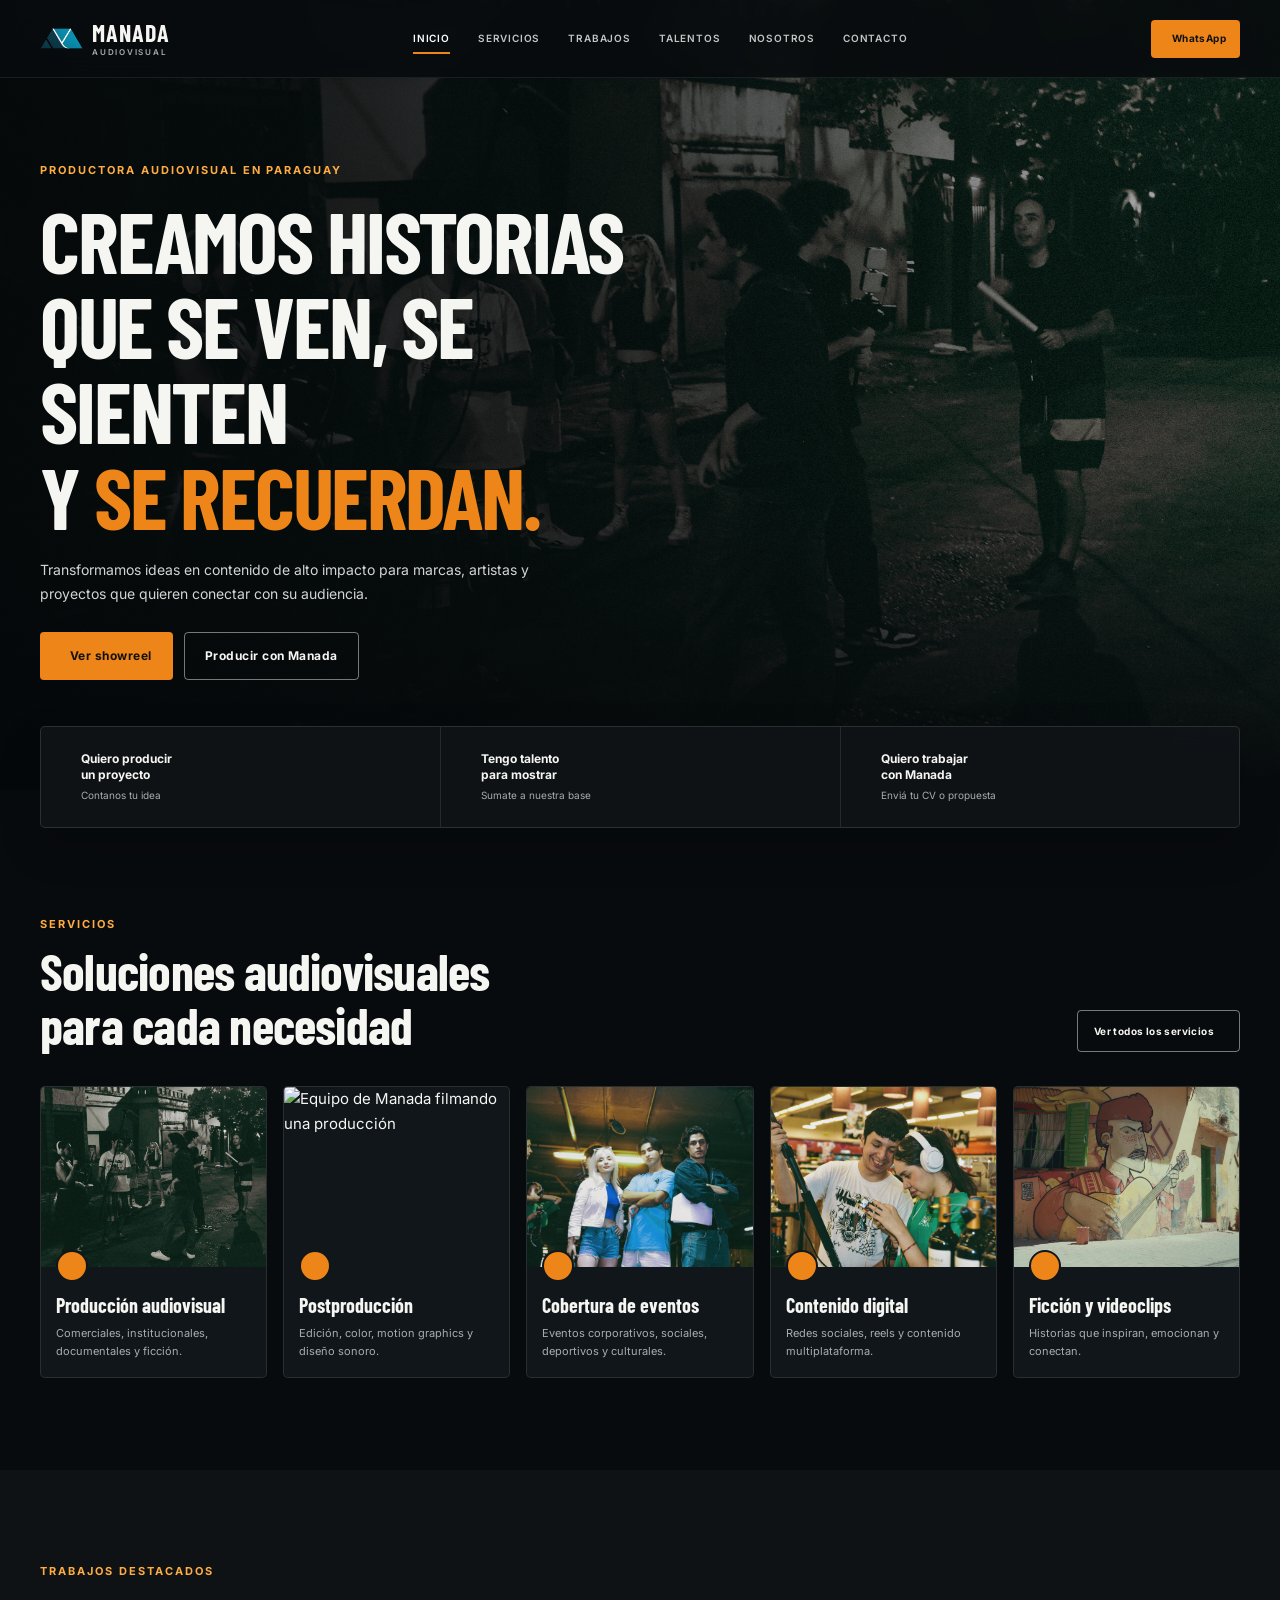
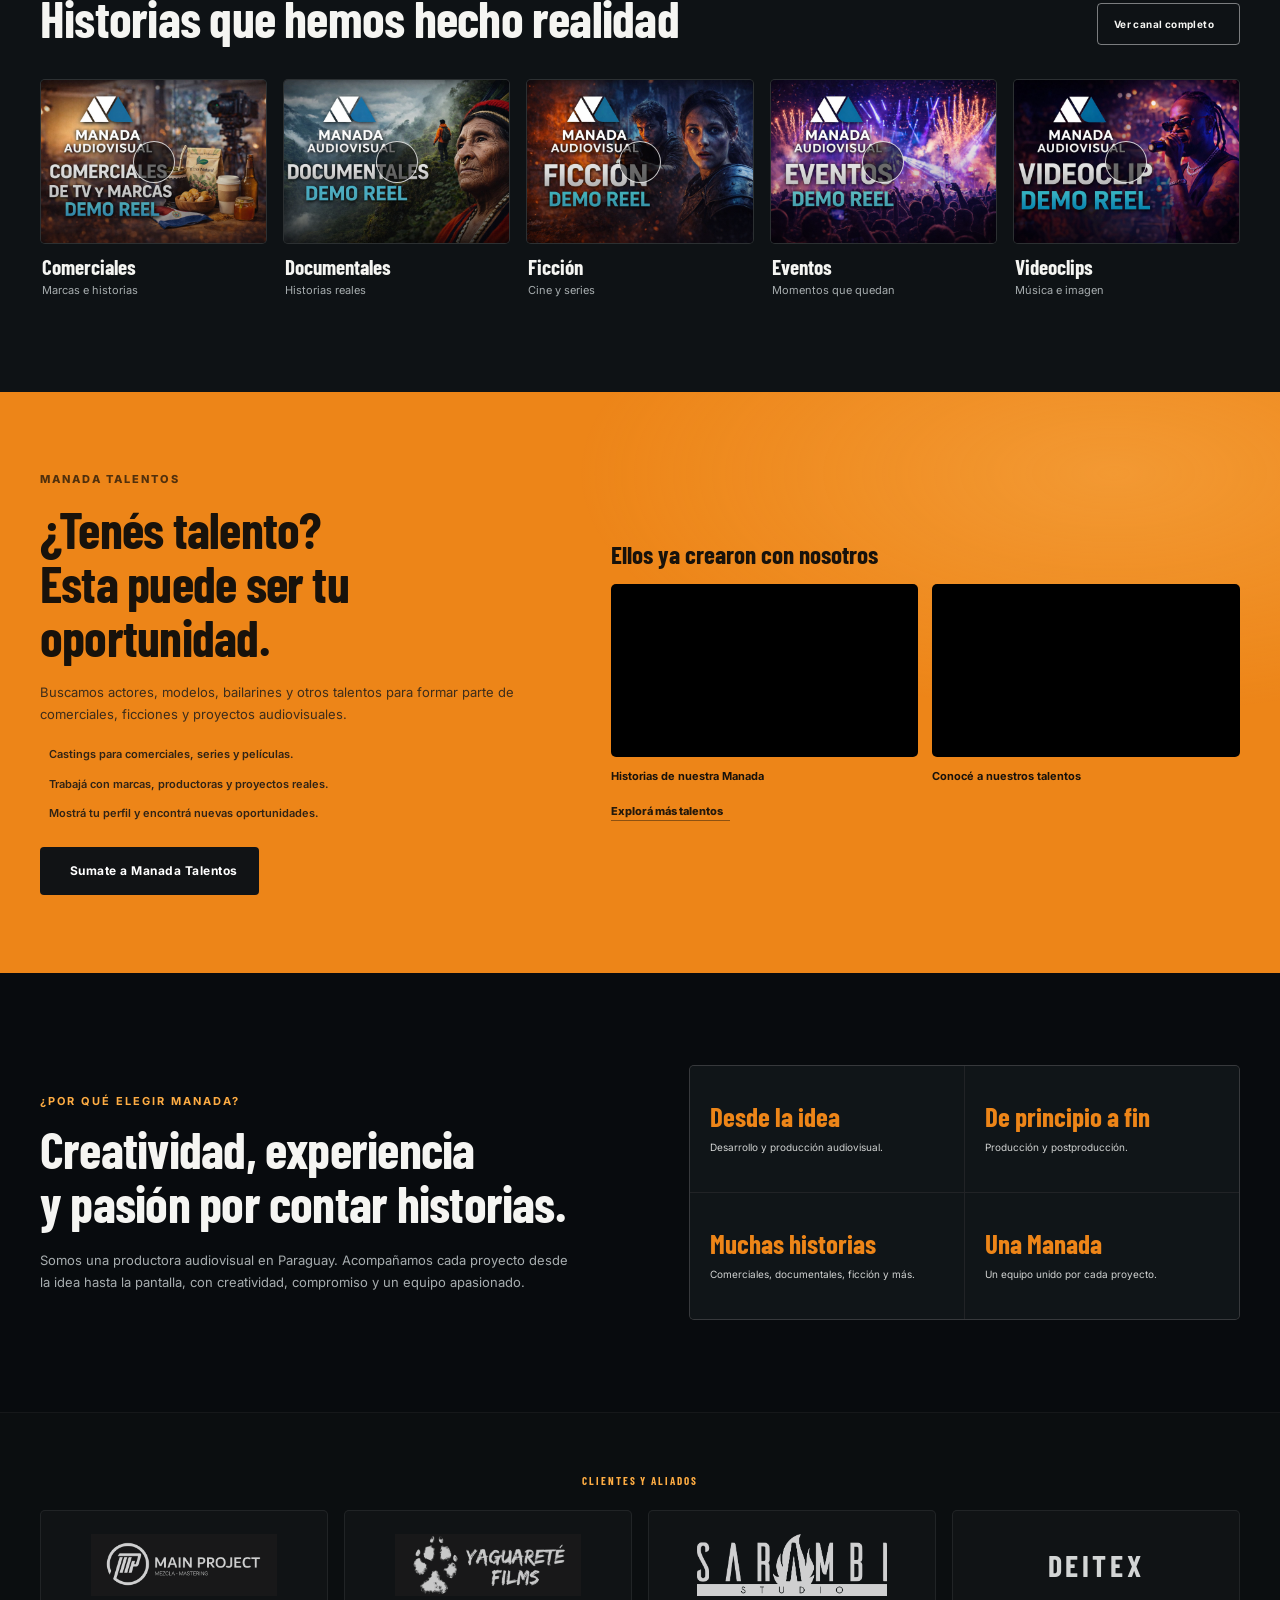
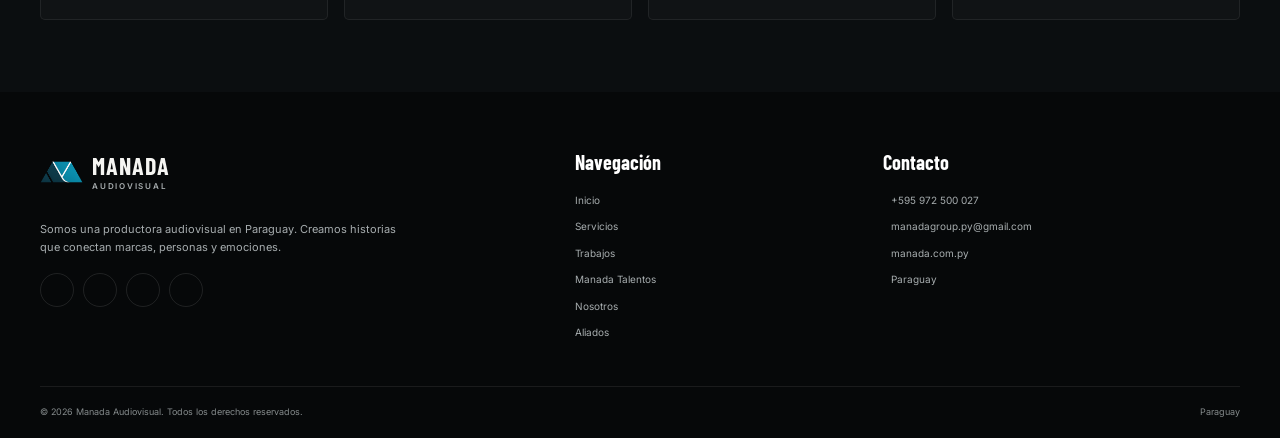
==== commit b4ac9879: "Add talent video embeds Co-authored-by: Copilot <223556219+Copilot@users.noreply.github.com>" ====
--- a/index.html
+++ b/index.html
@@ -187,18 +187,18 @@
           <h3>Ellos ya crearon con nosotros</h3>
           <div class="talent-video-grid">
             <article class="talent-video-card">
-              <div class="drive-video-slot" data-drive-video data-drive-url="">
+              <div class="drive-video-slot" data-drive-video data-drive-url="https://drive.google.com/file/d/1wqL3Goin09KPZWEmAclyPs2mUS5Bdib8/view">
                 <i class="ph ph-google-drive-logo" aria-hidden="true"></i>
                 <span>Video de talentos 01</span>
-                <small>Próximamente</small>
+                <small>Video en Google Drive</small>
               </div>
               <h4>Historias de nuestra Manada</h4>
             </article>
             <article class="talent-video-card">
-              <div class="drive-video-slot" data-drive-video data-drive-url="">
-                <i class="ph ph-google-drive-logo" aria-hidden="true"></i>
+              <div class="drive-video-slot" data-youtube-video data-youtube-url="https://www.youtube.com/watch?v=xTYRY4jGgaU">
+                <i class="ph ph-youtube-logo" aria-hidden="true"></i>
                 <span>Video de talentos 02</span>
-                <small>Próximamente</small>
+                <small>Video en YouTube</small>
               </div>
               <h4>Conocé a nuestros talentos</h4>
             </article>
